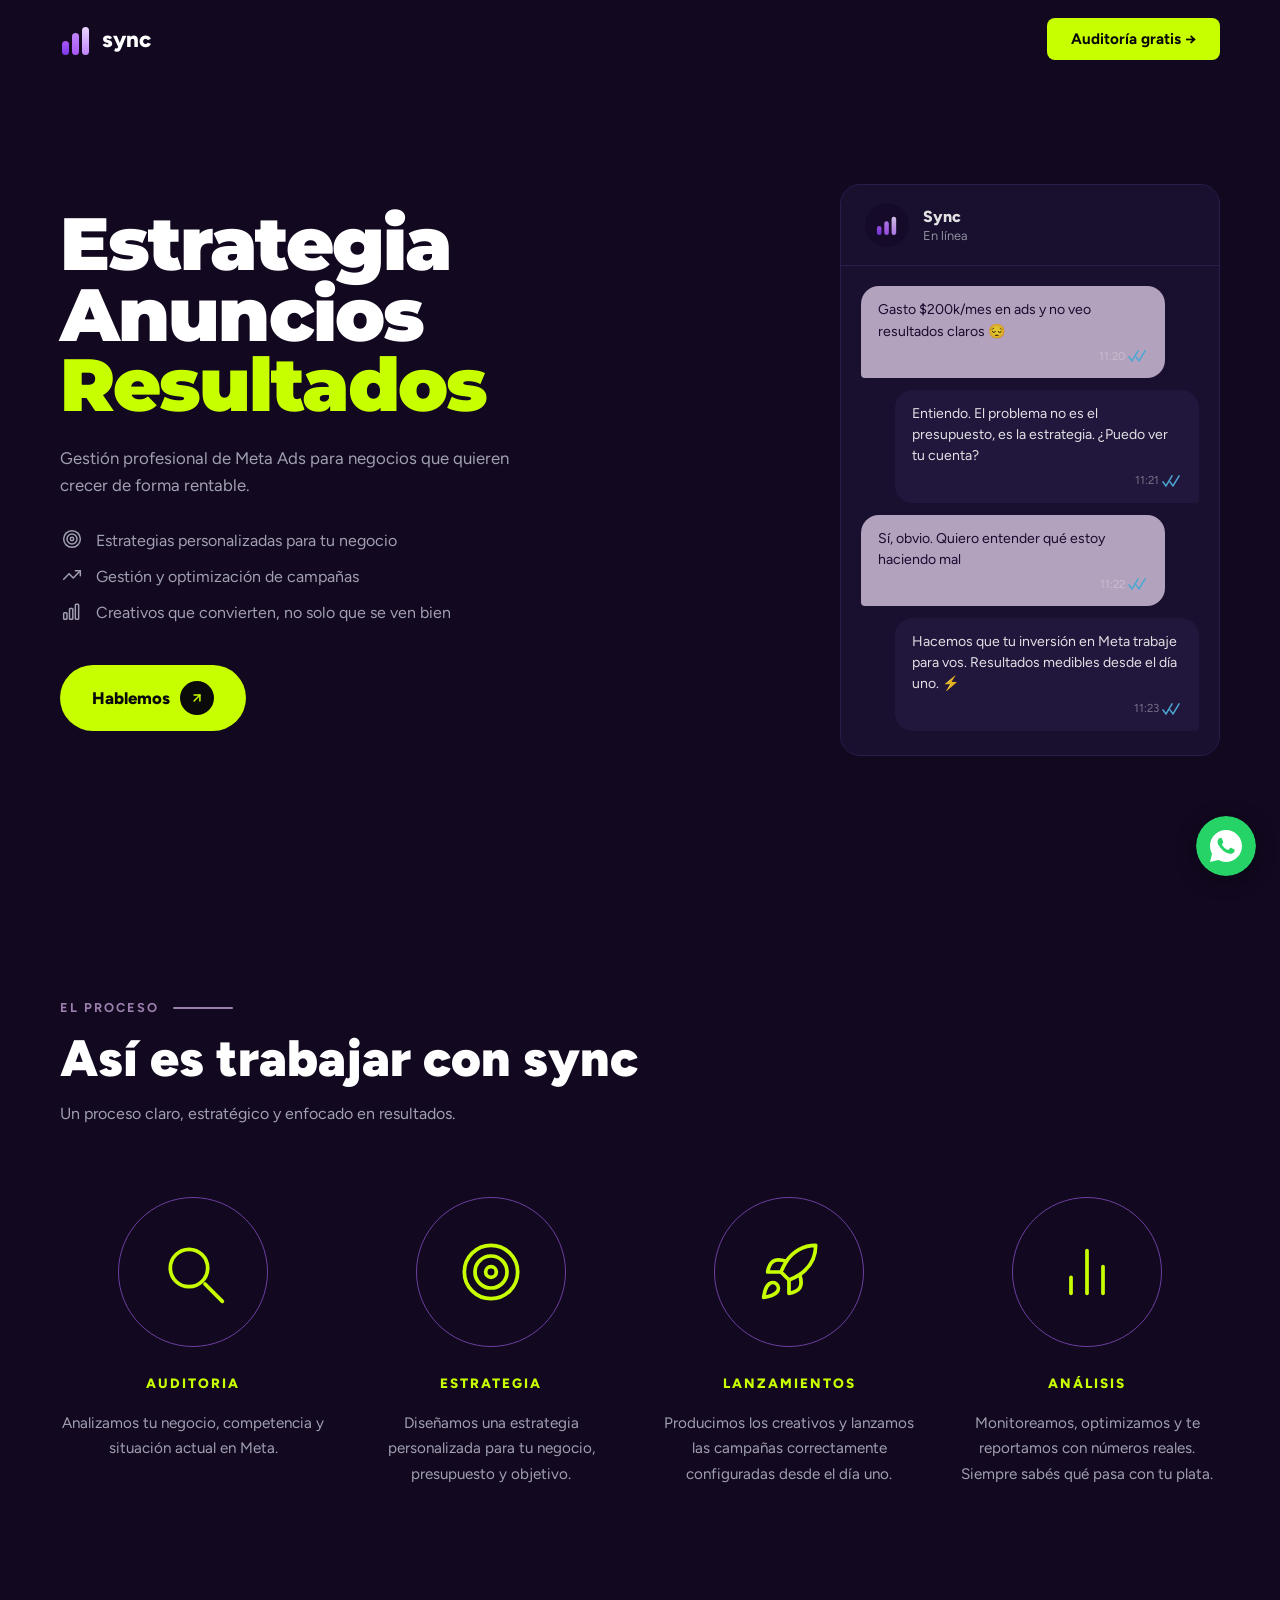
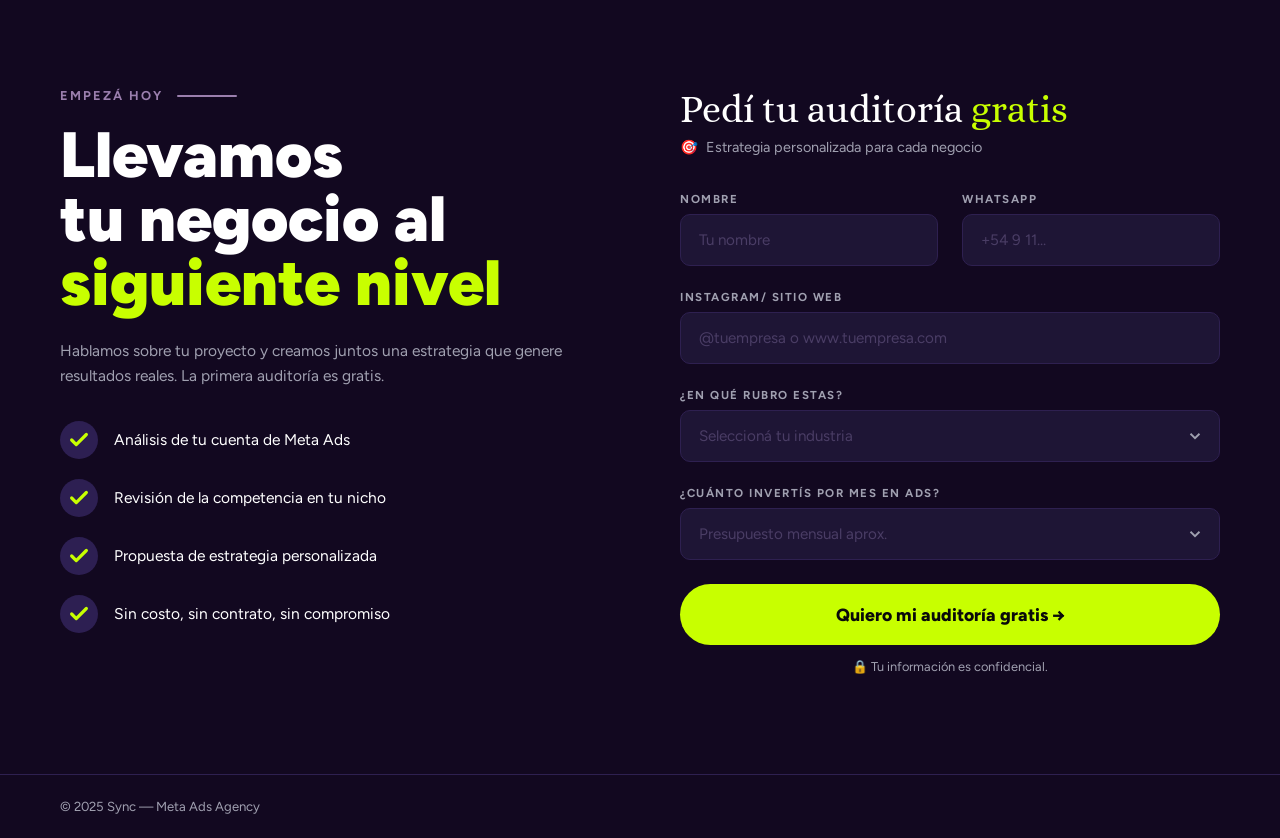
==== index.html @ 971781a6 "v2.9" ====
<!DOCTYPE html>
<html lang="es">
<head>
  <!-- Google Tag Manager -->
<script>(function(w,d,s,l,i){w[l]=w[l]||[];w[l].push({'gtm.start':
new Date().getTime(),event:'gtm.js'});var f=d.getElementsByTagName(s)[0],
j=d.createElement(s),dl=l!='dataLayer'?'&l='+l:'';j.async=true;j.src=
'https://www.googletagmanager.com/gtm.js?id='+i+dl;f.parentNode.insertBefore(j,f);
})(window,document,'script','dataLayer','GTM-WQXNB7L3');</script>
<!-- End Google Tag Manager -->
<meta charset="UTF-8">
<meta name="viewport" content="width=device-width, initial-scale=1.0">
<title>Sync — Agencia de Meta Ads en Argentina</title>
<meta name="description" content="Gestionamos tus campañas de Facebook e Instagram Ads para que cada peso invertido genere resultados reales. Auditoría gratuita sin compromiso.">

<!-- OG Tags (para redes sociales) -->
<meta property="og:title" content="Sync — Agencia de Meta Ads">
<meta property="og:description" content="Campañas de Meta Ads que generan resultados reales. Primera auditoría gratis.">
<meta property="og:type" content="website">
<meta property="og:url" content="https://TU-DOMINIO.com">
<link href="https://fonts.googleapis.com/css2?family=Montserrat:wght@700;800;900&family=Figtree:wght@400;500;600;700;800;900&family=Alice&display=swap" rel="stylesheet">
<style>
  *, *::before, *::after { box-sizing: border-box; margin: 0; padding: 0; }

  :root {
    --bg: #120820;
    --bg2: #160b2a;
    --purple-light: #c9b8d4;
    --purple-mid: #9b7fae;
    --purple: #6b3fa0;
    --lime: #c8ff00;
    --white: #ffffff;
    --gray: #a0a0b0;
    --card-bg: #1c1030;
    --input-bg: #1e1535;
    --border: #2e2050;
  }

  html { scroll-behavior: smooth; }

body {
    font-family: 'Figtree', sans-serif;
    background: var(--bg);
    color: var(--white);
    overflow-x: clip;
  }

  /* ── NAVBAR ── */
  nav {
    position: fixed;
    top: 0; left: 0; right: 0;
    z-index: 100;
    display: flex;
    align-items: center;
    justify-content: space-between;
    padding: 18px 60px;
    background: var(--bg);
  }

  nav.hidden { display: none; }

  .logo {
    display: flex;
    align-items: center;
    gap: 10px;
    font-size: 1.4rem;
    font-weight: 800;
    color: var(--white);
    text-decoration: none;
  }

  .logo svg { width: 32px; height: 32px; }

  .btn-lime {
    background: var(--lime);
    color: #0a0a0a;
    font-family: 'Figtree', sans-serif;
    font-weight: 700;
    font-size: 0.95rem;
    padding: 12px 24px;
    border-radius: 8px;
    border: none;
    cursor: pointer;
    text-decoration: none;
    display: inline-flex;
    align-items: center;
    gap: 6px;
    transition: opacity 0.2s;
  }
  .btn-lime:hover { opacity: 0.88; }

  /* ── HERO ── */
  #hero {
    min-height: 100vh;
    padding: 120px 60px 80px;
    display: grid;
    grid-template-columns: 1.2fr 0.8fr;
    gap: 48px;
    align-items: center;
  }

  .hero-left {
    display: flex;
    flex-direction: column;
    align-items: flex-start;
  }

  .hero-left h1 {
    font-family: 'Montserrat', sans-serif;
    font-size: clamp(3.6rem, 5.8vw, 6.2rem);
    font-weight: 900;
    line-height: 0.95;
    letter-spacing: -2px;
    margin-bottom: 24px;
  }

  .hero-left h1 span { color: var(--lime); }

  .hero-left p {
    font-size: 1.05rem;
    color: var(--gray);
    line-height: 1.6;
    max-width: 480px;
    margin-bottom: 30px;
  }

  .hero-features {
    list-style: none;
    margin-bottom: 40px;
    display: flex;
    flex-direction: column;
    gap: 12px;
  }

  .hero-features li {
    display: flex;
    align-items: center;
    gap: 12px;
    font-size: 1rem;
    color: var(--gray);
  }

  .hero-features li .icon {
    font-size: 1.1rem;
    width: 24px;
    text-align: center;
    flex-shrink: 0;
  }

  .btn-hero {
    display: inline-flex;
    align-items: center;
    gap: 10px;
    background: var(--lime);
    color: #0a0a0a;
    font-family: 'Figtree', sans-serif;
    font-weight: 800;
    font-size: 1.05rem;
    padding: 16px 32px;
    border-radius: 50px;
    border: none;
    cursor: pointer;
    text-decoration: none;
    transition: opacity 0.2s, transform 0.2s;
  }
  .btn-hero:hover { opacity: 0.88; transform: translateY(-1px); }

  .btn-hero .arrow-circle {
    background: #0a0a0a;
    color: var(--lime);
    width: 34px;
    height: 34px;
    border-radius: 50%;
    display: flex;
    align-items: center;
    justify-content: center;
    font-size: 1.1rem;
    line-height: 1;
    flex-shrink: 0;
  }

  .hero-right {
    display: flex;
    flex-direction: column;
    gap: 16px;
    padding: 10px 0;
    max-width: 380px;
    justify-self: end;
    opacity: 0.88;
  }

  .chat-container {
    background: #1a1030;
    border: 1px solid var(--border);
    border-radius: 20px;
    overflow: hidden;
    width: 100%;
  }

  .chat-header {
    display: flex;
    align-items: center;
    gap: 14px;
    padding: 18px 24px;
    border-bottom: 1px solid var(--border);
  }

  .chat-header-icon {
    width: 44px;
    height: 44px;
    border-radius: 50%;
    background: var(--bg2);
    display: flex;
    align-items: center;
    justify-content: center;
    flex-shrink: 0;
  }

  .chat-header-info {
    display: flex;
    flex-direction: column;
    gap: 2px;
  }

  .chat-header-name {
    font-weight: 800;
    font-size: 1rem;
    color: var(--white);
  }

  .chat-header-status {
    font-size: 0.8rem;
    color: var(--gray);
  }

  .chat-messages {
    padding: 20px 20px 24px;
    display: flex;
    flex-direction: column;
    gap: 12px;
  }

  .chat-bubble {
    border-radius: 18px;
    padding: 13px 17px;
    font-size: 0.88rem;
    line-height: 1.5;
    max-width: 90%;
    position: relative;
  }

  .chat-bubble .time {
    font-size: 0.72rem;
    color: rgba(255,255,255,0.45);
    text-align: right;
    margin-top: 6px;
  }

  .bubble-user {
    background: var(--purple-light);
    color: #1a0a30;
    align-self: flex-start;
    border-bottom-left-radius: 4px;
  }

  .bubble-agent {
    background: #241840;
    color: var(--white);
    align-self: flex-end;
    border-bottom-right-radius: 4px;
    margin-left: auto;
  }

  /* WhatsApp FAB */
  .whatsapp-fab {
    position: fixed;
    bottom: 24px;
    right: 24px;
    z-index: 200;
    width: 60px;
    height: 60px;
    border-radius: 50%;
    overflow: hidden;
    cursor: pointer;
    box-shadow: 0 4px 20px rgba(0,0,0,0.4);
    transition: transform 0.2s;
  }
  .whatsapp-fab:hover { transform: scale(1.07); }
  .whatsapp-fab svg { width: 60px; height: 60px; }

  /* ── SECCIÓN EL PROCESO ── */
  #proceso {
    padding: 100px 60px;
    position: relative;
  }

  .section-label {
    font-size: 0.8rem;
    font-weight: 700;
    letter-spacing: 2px;
    text-transform: uppercase;
    color: var(--purple-mid);
    margin-bottom: 8px;
    display: flex;
    align-items: center;
    gap: 14px;
  }

  .section-label::after {
    content: '';
    display: inline-block;
    width: 60px;
    height: 2px;
    background: var(--purple-mid);
    border-radius: 2px;
  }

  #proceso h2 {
    font-size: clamp(2rem, 4vw, 3.2rem);
    font-weight: 900;
    margin-bottom: 12px;
    margin-top: 12px;
  }

  #proceso .subtitle {
    color: var(--gray);
    font-size: 1rem;
    margin-bottom: 70px;
    max-width: 420px;
    line-height: 1.6;
  }

  .proceso-grid {
    display: grid;
    grid-template-columns: repeat(4, 1fr);
    gap: 32px;
    position: relative;
  }

  .proceso-step {
    display: flex;
    flex-direction: column;
    align-items: center;
    text-align: center;
    padding: 0;
  }

  .paso-icon-wrap {
    width: 150px;
    height: 150px;
    border-radius: 50%;
    border: 1.5px solid var(--purple);
    display: flex;
    align-items: center;
    justify-content: center;
    margin-bottom: 28px;
    background: transparent;
  }

  .paso-icon-wrap svg {
    width: 64px;
    height: 64px;
    stroke: var(--lime);
    fill: none;
    stroke-width: 1.4;
    stroke-linecap: round;
    stroke-linejoin: round;
  }

  .proceso-step h3 {
    font-size: 0.85rem;
    font-weight: 800;
    letter-spacing: 2px;
    text-transform: uppercase;
    color: var(--lime);
    margin-bottom: 20px;
  }

  .proceso-step p {
    font-size: 0.95rem;
    color: var(--gray);
    line-height: 1.7;
  }

  /* ── SECCIÓN FORMULARIO ── */
  #contacto {
    padding: 100px 60px;
    display: grid;
    grid-template-columns: 1fr 1fr;
    gap: 80px;
    align-items: start;
  }
.contacto-left {
    position: sticky;
    top: 100px;
    align-self: start;
  }
  .contacto-left .section-label {
    margin-bottom: 8px;
    color: var(--purple-mid);
  }

  .contacto-left h2 {
    font-size: clamp(2.8rem, 5vw, 5rem);
    font-weight: 900;
    line-height: 1.0;
    margin: 20px 0 24px;
  }

  .contacto-left h2 .highlight { color: var(--lime); }

  .contacto-left > p {
    color: var(--gray);
    font-size: 0.97rem;
    line-height: 1.6;
    margin-bottom: 32px;
    max-width: 540px;
  }

  .contacto-checks {
    list-style: none;
    display: flex;
    flex-direction: column;
    gap: 20px;
  }

  .contacto-checks li {
    display: flex;
    align-items: center;
    gap: 16px;
    font-size: 0.97rem;
    color: var(--white);
  }

  .check-icon {
    width: 38px;
    height: 38px;
    border-radius: 50%;
    background: #2d1f52;
    border: none;
    display: flex;
    align-items: center;
    justify-content: center;
    flex-shrink: 0;
  }

  .check-icon svg { width: 22px; height: 22px; stroke: var(--lime); fill: none; stroke-width: 3.5; stroke-linecap: round; stroke-linejoin: round; }

  .form-card {
    background: transparent;
    border: none;
    border-radius: 0;
    padding: 0;
  }

  .form-card h3 {
    font-family: 'Alice', serif;
    font-size: clamp(1.8rem, 3vw, 2.4rem);
    font-weight: 400;
    margin-bottom: 8px;
    line-height: 1.1;
  }

  .form-card h3 span {
    color: var(--lime);
    font-family: 'Alice', serif;
    font-style: normal;
    font-weight: 400;
    text-transform: lowercase;
  }

  .form-card .form-subtitle {
    display: flex;
    align-items: center;
    gap: 8px;
    font-size: 0.9rem;
    color: var(--gray);
    margin-bottom: 36px;
  }

  .form-row {
    display: grid;
    grid-template-columns: 1fr 1fr;
    gap: 24px;
    margin-bottom: 0;
  }

  .form-group {
    display: flex;
    flex-direction: column;
    gap: 8px;
    margin-bottom: 24px;
  }

  .form-group label {
    font-size: 0.72rem;
    font-weight: 700;
    letter-spacing: 1.5px;
    text-transform: uppercase;
    color: var(--gray);
  }

  .form-group input,
  .form-group select {
    background: var(--input-bg);
    border: 1px solid var(--border);
    border-radius: 10px;
    padding: 16px 18px;
    color: var(--white);
    font-family: 'Figtree', sans-serif;
    font-size: 0.95rem;
    outline: none;
    transition: border-color 0.2s;
    appearance: none;
    -webkit-appearance: none;
    width: 100%;
  }

  .form-group input::placeholder { color: #4a3d65; }
  .form-group input:focus,
  .form-group select:focus { border-color: var(--purple-mid); }

  /* FIX 6: select color cuando tiene valor seleccionado */
  .form-group select.has-value { color: var(--white); }
  .form-group select:not(.has-value) { color: #4a3d65; }

  .select-wrap { position: relative; }
  .select-wrap select { cursor: pointer; }
  .select-wrap select option { background: #1e1535; color: var(--white); }

  .select-arrow {
    position: absolute;
    right: 16px;
    top: 50%;
    transform: translateY(-50%);
    pointer-events: none;
    color: var(--gray);
    display: flex;
    align-items: center;
  }

  .select-arrow svg { width: 18px; height: 18px; stroke: var(--gray); fill: none; stroke-width: 2.5; }

  .btn-submit {
    width: 100%;
    background: var(--lime);
    color: #0a0a0a;
    font-family: 'Figtree', sans-serif;
    font-weight: 800;
    font-size: 1.1rem;
    padding: 20px;
    border-radius: 50px;
    border: none;
    cursor: pointer;
    transition: opacity 0.2s, transform 0.2s;
    margin-top: 8px;
    display: flex;
    align-items: center;
    justify-content: center;
    gap: 8px;
  }
  .btn-submit:hover { opacity: 0.88; transform: translateY(-1px); }
  .btn-submit:disabled { opacity: 0.7; cursor: not-allowed; transform: none; }

  /* FIX 5: spinner de carga */
  .btn-spinner {
    width: 20px;
    height: 20px;
    border: 2px solid rgba(10,10,10,0.3);
    border-top-color: #0a0a0a;
    border-radius: 50%;
    animation: spin 0.7s linear infinite;
    flex-shrink: 0;
  }
  @keyframes spin { to { transform: rotate(360deg); } }

  /* ── THANK YOU PAGE ── */
#thankyou {
    display: none;
    position: fixed;
    top: 0; left: 0; right: 0; bottom: 0;
    z-index: 300;
    overflow-y: auto;
    background: var(--bg);
    flex-direction: column;
    align-items: center;
    justify-content: center;
    padding: 80px 40px;
    text-align: center;
  }

  #thankyou.visible { display: flex; }

  .ty-check {
    width: 100px;
    height: 100px;
    border-radius: 50%;
    border: 3px solid var(--lime);
    display: flex;
    align-items: center;
    justify-content: center;
    margin-bottom: 32px;
    animation: popIn 0.5s ease;
  }

  @keyframes popIn {
    from { transform: scale(0); opacity: 0; }
    to { transform: scale(1); opacity: 1; }
  }

  .ty-check svg { width: 44px; height: 44px; stroke: var(--lime); fill: none; stroke-width: 2.5; }

  #thankyou h2 {
    font-size: clamp(2rem, 5vw, 3.5rem);
    font-weight: 900;
    line-height: 1.1;
    margin-bottom: 16px;
    max-width: 1000px;
  }

  #thankyou h2 span { color: var(--lime); }

  .ty-subtitle {
    font-size: 0.97rem;
    color: var(--gray);
    line-height: 1.6;
    margin-bottom: 40px;
    max-width: 560px;
  }

  .ty-divider {
    display: flex;
    align-items: center;
    gap: 16px;
    width: 100%;
    max-width: 900px;
    margin-bottom: 28px;
  }

  .ty-divider-line { flex: 1; height: 1px; background: var(--purple); }

  .ty-divider-text {
    font-size: 0.75rem;
    font-weight: 700;
    letter-spacing: 2px;
    text-transform: uppercase;
    color: var(--white);
    white-space: nowrap;
  }

  .ty-cards {
    display: grid;
    grid-template-columns: repeat(3, 1fr);
    gap: 16px;
    max-width: 900px;
    width: 100%;
    margin-bottom: 40px;
  }

  .ty-card {
    background: #1a1030;
    border: 1px solid var(--border);
    border-radius: 20px;
    padding: 40px 28px 36px;
    display: flex;
    flex-direction: column;
    align-items: center;
    text-align: center;
    gap: 12px;
  }

  .ty-card-icon {
    width: 90px;
    height: 90px;
    border-radius: 50%;
    background: rgba(107, 63, 160, 0.55);
    display: flex;
    align-items: center;
    justify-content: center;
    margin-bottom: 16px;
  }

  .ty-card-icon svg { width: 36px; height: 36px; stroke: var(--lime); fill: none; stroke-width: 1.8; stroke-linecap: round; stroke-linejoin: round; }
  .ty-card h4 { font-size: 1.05rem; font-weight: 800; }
  .ty-card p { font-size: 0.88rem; color: var(--gray); line-height: 1.6; }

  .btn-back {
    background: var(--lime);
    color: #0a0a0a;
    font-family: 'Figtree', sans-serif;
    font-weight: 800;
    font-size: 1.05rem;
    padding: 18px 64px;
    border-radius: 10px;
    border: none;
    cursor: pointer;
    display: inline-flex;
    align-items: center;
    gap: 12px;
    transition: opacity 0.2s, transform 0.2s;
    text-decoration: none;
    margin-bottom: 16px;
  }
  .btn-back:hover { opacity: 0.88; transform: translateY(-1px); }

  /* ── FOOTER ── */
  footer {
    padding: 24px 60px;
    border-top: 1px solid var(--border);
    font-size: 0.82rem;
    color: var(--gray);
    display: flex;
    align-items: center;
    justify-content: space-between;
  }

  #main-content.hidden { display: none; }

  nav.scrolled {
    background: rgba(18, 8, 32, 0.92);
    backdrop-filter: blur(16px);
    -webkit-backdrop-filter: blur(16px);
    border-bottom: 1px solid var(--border);
    box-shadow: 0 4px 32px rgba(0,0,0,0.3);
    transition: background 0.3s, box-shadow 0.3s;
  }

  .nav-hamburger {
    display: none;
    flex-direction: column;
    justify-content: center;
    gap: 5px;
    width: 40px;
    height: 40px;
    background: none;
    border: none;
    cursor: pointer;
    padding: 6px;
    border-radius: 8px;
    transition: background 0.2s;
    z-index: 201;
    flex-shrink: 0;
  }
  .nav-hamburger:hover { background: rgba(255,255,255,0.07); }
  .nav-hamburger span {
    display: block;
    height: 2px;
    background: var(--white);
    border-radius: 2px;
    transition: transform 0.3s, opacity 0.3s, width 0.3s;
    transform-origin: center;
  }
  .nav-hamburger span:nth-child(2) { width: 75%; }
  .nav-hamburger.open span:nth-child(1) { transform: translateY(7px) rotate(45deg); }
  .nav-hamburger.open span:nth-child(2) { opacity: 0; transform: scaleX(0); }
  .nav-hamburger.open span:nth-child(3) { transform: translateY(-7px) rotate(-45deg); width: 100%; }

  .nav-mobile-menu {
    display: none;
    position: fixed;
    top: 0; left: 0; right: 0; bottom: 0;
    z-index: 199;
    background: rgba(12, 5, 22, 0.98);
    backdrop-filter: blur(20px);
    flex-direction: column;
    align-items: center;
    justify-content: center;
    gap: 12px;
    padding: 80px 32px 40px;
    opacity: 0;
    pointer-events: none;
    transition: opacity 0.3s;
  }
  .nav-mobile-menu.open {
    display: flex;
    opacity: 1;
    pointer-events: all;
  }
  .nav-mobile-menu a {
    font-size: 1.6rem;
    font-weight: 800;
    color: var(--white);
    text-decoration: none;
    letter-spacing: -0.5px;
    padding: 12px 0;
    border-bottom: 1px solid var(--border);
    width: 100%;
    text-align: center;
    transition: color 0.2s;
  }
  .nav-mobile-menu a:last-child { border-bottom: none; }
  .nav-mobile-menu a:hover, .nav-mobile-menu a.cta { color: var(--lime); }
  .nav-mobile-menu a.cta {
    margin-top: 16px;
    background: var(--lime);
    color: #0a0a0a;
    border-radius: 50px;
    padding: 18px 40px;
    font-size: 1.1rem;
  }
  .nav-mobile-badge {
    font-size: 0.75rem;
    color: var(--gray);
    margin-top: 24px;
    text-align: center;
    line-height: 1.6;
  }

  .sticky-cta-bar {
    display: none;
    position: fixed;
    bottom: 0; left: 0; right: 0;
    z-index: 150;
    background: linear-gradient(to top, var(--bg) 60%, transparent);
    padding: 16px 20px 20px;
  }
  .sticky-cta-bar a {
    display: flex;
    align-items: center;
    justify-content: center;
    gap: 10px;
    width: 100%;
    background: var(--lime);
    color: #0a0a0a;
    font-family: 'Figtree', sans-serif;
    font-weight: 800;
    font-size: 1.05rem;
    padding: 18px 24px;
    border-radius: 50px;
    text-decoration: none;
    box-shadow: 0 8px 32px rgba(200,255,0,0.25);
    transition: opacity 0.2s, transform 0.2s;
  }
  .sticky-cta-bar a:hover { opacity: 0.9; transform: translateY(-1px); }

  @media (max-width: 900px) {
    nav { padding: 16px 24px; }
    .btn-lime { display: none; }
    .nav-hamburger { display: flex; }
    #hero { grid-template-columns: 1fr; padding: 100px 32px 60px; gap: 40px; min-height: auto; }
    .hero-left h1 { font-size: clamp(2.6rem, 7vw, 4rem); }
    .hero-left p { max-width: 100%; font-size: 1.05rem; }
    .hero-right { display: block; max-width: 480px; margin: 0 auto; width: 100%; }
    #proceso { padding: 80px 32px; }
    .proceso-grid { grid-template-columns: repeat(2, 1fr); gap: 40px 24px; }
    .paso-icon-wrap { width: 120px; height: 120px; }
    .paso-icon-wrap svg { width: 52px; height: 52px; }
    #contacto { grid-template-columns: 1fr; padding: 80px 32px; gap: 48px; }
    .contacto-left h2 { font-size: clamp(2.2rem, 7vw, 3.2rem); }
    .ty-cards { grid-template-columns: repeat(3, 1fr); }
    #thankyou { padding: 80px 32px; }
    footer { padding: 24px 32px; flex-direction: column; gap: 8px; text-align: center; }
    .sticky-cta-bar { display: block; }
    footer { padding-bottom: 90px; }

    /* FIX 3: FAB por encima del sticky bar en tablets */
    .whatsapp-fab { bottom: 90px; }
  }

@media (max-width: 600px) {
    nav { padding: 14px 20px; }

    /* FIX MARGEN MOBILE: Bajamos el padding inferior de 100px a 16px */
    #hero { padding: 76px 20px 16px; gap: 32px; }
    .hero-left h1 { font-size: clamp(2.2rem, 10vw, 3.2rem); margin-bottom: 16px; letter-spacing: -1.5px; }
    .hero-left p { font-size: 1rem; margin-bottom: 20px; }
    .hero-features { gap: 14px; margin-bottom: 28px; }
    .hero-features li { font-size: 0.92rem; }
    .btn-hero { width: 100%; justify-content: center; font-size: 1.05rem; padding: 18px 20px; margin-bottom: 8px; }
    .hero-right { display: none; }

    /* FIX MARGEN MOBILE: Bajamos el padding superior de 60px a 24px */
    #proceso { padding: 24px 20px 60px; }
    #proceso h2 { font-size: clamp(1.8rem, 8vw, 2.4rem); }
    .proceso-grid { grid-template-columns: 1fr; gap: 0; }
    .proceso-step { flex-direction: row; align-items: flex-start; gap: 20px; padding: 24px 0; border-bottom: 1px solid var(--border); }
    .proceso-step:last-child { border-bottom: none; }

    /* FIX 4: ícono circular (no cuadrado) en mobile */
    .paso-icon-wrap { width: 64px; height: 64px; flex-shrink: 0; margin-bottom: 0; border-radius: 50%; }
    .paso-icon-wrap svg { width: 30px; height: 30px; }

/* NUEVO: Agrupador de textos alineado verticalmente con el ícono */
    .proceso-step { display: flex; flex-direction: row; align-items: center; gap: 20px; padding: 24px 0; border-bottom: 1px solid var(--border); }
    .proceso-step:last-child { border-bottom: none; }

    .proceso-text-wrap {
      display: flex;
      flex-direction: column;
      justify-content: center;
      text-align: left;
      gap: 4px;
    }

    .proceso-step h3 { 
      font-size: 0.85rem; 
      margin-bottom: 2px; 
      letter-spacing: 1.5px;
    }
    
    .proceso-step p { 
      font-size: 0.88rem; 
      line-height: 1.4; 
      color: var(--gray);
    }

    #contacto { padding: 60px 20px 100px; gap: 36px; }
    .contacto-left h2 { font-size: clamp(2rem, 10vw, 2.8rem); }
    .contacto-left > p { font-size: 0.93rem; }
    .contacto-checks li { font-size: 0.92rem; gap: 12px; }
    .check-icon { width: 32px; height: 32px; flex-shrink: 0; }
    .check-icon svg { width: 18px; height: 18px; }
    .form-card h3 { font-size: clamp(1.6rem, 7vw, 2rem); }
    .form-row { grid-template-columns: 1fr; gap: 0; }
    .form-group { margin-bottom: 18px; }
    .form-group input, .form-group select { padding: 14px 16px; font-size: 1rem; }
    .btn-submit { font-size: 1rem; padding: 18px; }

    #thankyou { padding: 70px 20px 100px; }
    .ty-cards { grid-template-columns: 1fr; gap: 12px; }
    .ty-card { padding: 28px 20px; flex-direction: row; text-align: left; gap: 16px; }
    .ty-card-icon { width: 56px; height: 56px; flex-shrink: 0; margin-bottom: 0; }
    .ty-card-icon svg { width: 26px; height: 26px; }
    .ty-card h4 { font-size: 0.97rem; margin-bottom: 4px; }
    .ty-card p { font-size: 0.82rem; }
    .btn-back { width: 100%; justify-content: center; padding: 18px 24px; }
    footer { padding: 20px 20px 90px; flex-direction: column; gap: 8px; text-align: center; }

    /* FIX 3: FAB por encima del sticky bar en mobile */
    .whatsapp-fab { bottom: 90px; right: 16px; }
  }

  @media (max-width: 380px) {
    .hero-left h1 { font-size: 2.1rem; }
    .proceso-step { gap: 14px; }
    .paso-icon-wrap { width: 54px; height: 54px; }
    .paso-icon-wrap svg { width: 24px; height: 24px; }
  }

  @media (hover: none) and (pointer: coarse) {
    .btn-hero, .btn-submit, .btn-lime, .btn-back { min-height: 52px; }
    .form-group input, .form-group select { min-height: 52px; font-size: 1rem; }
    .sticky-cta-bar a { min-height: 56px; }
  }
</style>
</head>
<body>
<!-- Google Tag Manager (noscript) -->
<noscript><iframe src="https://www.googletagmanager.com/ns.html?id=GTM-WQXNB7L3"
height="0" width="0" style="display:none;visibility:hidden"></iframe></noscript>
<!-- End Google Tag Manager (noscript) -->

<!-- NAVBAR -->
<nav id="main-nav">
  <a href="#" class="logo" onclick="goHome()">
    <svg viewBox="0 0 32 32" fill="none" xmlns="http://www.w3.org/2000/svg">
      <rect x="2" y="18" width="7" height="14" rx="3.5" fill="url(#g1)"/>
      <rect x="12" y="10" width="7" height="22" rx="3.5" fill="url(#g2)"/>
      <rect x="22" y="4" width="7" height="28" rx="3.5" fill="url(#g3)"/>
      <defs>
        <linearGradient id="g1" x1="5.5" y1="18" x2="5.5" y2="32" gradientUnits="userSpaceOnUse">
          <stop offset="0%" stop-color="#a855f7"/>
          <stop offset="100%" stop-color="#7c3aed"/>
        </linearGradient>
        <linearGradient id="g2" x1="15.5" y1="10" x2="15.5" y2="32" gradientUnits="userSpaceOnUse">
          <stop offset="0%" stop-color="#c084fc"/>
          <stop offset="100%" stop-color="#a855f7"/>
        </linearGradient>
        <linearGradient id="g3" x1="25.5" y1="4" x2="25.5" y2="32" gradientUnits="userSpaceOnUse">
          <stop offset="0%" stop-color="#e9d5ff"/>
          <stop offset="100%" stop-color="#c084fc"/>
        </linearGradient>
      </defs>
    </svg>
    sync
  </a>
  <a href="#contacto" class="btn-lime">Auditoría gratis →</a>
  <button class="nav-hamburger" id="nav-hamburger" aria-label="Abrir menú" aria-expanded="false">
    <span></span><span></span><span></span>
  </button>
</nav>

<!-- Mobile nav overlay -->
<div class="nav-mobile-menu" id="nav-mobile-menu" role="dialog" aria-label="Menú de navegación">
  <a href="#hero" onclick="closeMobileMenu()">Inicio</a>
  <a href="#proceso" onclick="closeMobileMenu()">El Proceso</a>
  <a href="#contacto" onclick="closeMobileMenu()">Contacto</a>
  <a href="#contacto" class="cta" onclick="closeMobileMenu()">Quiero mi auditoría gratis →</a>
  <p class="nav-mobile-badge">🔒 Sin costo · Sin contrato · Sin compromiso</p>
</div>

<!-- Sticky CTA bar (mobile) -->
<div class="sticky-cta-bar" id="sticky-cta">
  <a href="#contacto">Quiero mi auditoría gratis 🚀</a>
</div>

<!-- MAIN CONTENT -->
<div id="main-content">

  <!-- HERO -->
  <section id="hero">
    <div class="hero-left">
      <h1>Estrategia<br>Anuncios<br><span>Resultados</span></h1>
      <p>Gestión profesional de Meta Ads para negocios que quieren crecer de forma rentable.</p>
      <ul class="hero-features">
        <li>
          <span class="icon">
            <svg width="20" height="20" viewBox="0 0 24 24" fill="none" stroke="#a0a0b0" stroke-width="1.8" stroke-linecap="round" stroke-linejoin="round">
              <circle cx="12" cy="12" r="10"/><circle cx="12" cy="12" r="6"/><circle cx="12" cy="12" r="2"/>
            </svg>
          </span>
          Estrategias personalizadas para tu negocio
        </li>
        <li>
          <span class="icon">
            <svg width="20" height="20" viewBox="0 0 24 24" fill="none" stroke="#a0a0b0" stroke-width="1.8" stroke-linecap="round" stroke-linejoin="round">
              <polyline points="22 7 13.5 15.5 8.5 10.5 2 17"/><polyline points="16 7 22 7 22 13"/>
            </svg>
          </span>
          Gestión y optimización de campañas
        </li>
        <li>
          <span class="icon">
            <svg width="20" height="20" viewBox="0 0 24 24" fill="none" stroke="#a0a0b0" stroke-width="1.8" stroke-linecap="round" stroke-linejoin="round">
              <rect x="2" y="14" width="4" height="8" rx="1"/><rect x="9" y="9" width="4" height="13" rx="1"/><rect x="16" y="4" width="4" height="18" rx="1"/>
            </svg>
          </span>
          Creativos que convierten, no solo que se ven bien
        </li>
      </ul>
      <a href="https://wa.me/541126735729?text=Hola%2C%20quiero%20saber%20m%C3%A1s%20sobre%20sus%20servicios%20%F0%9F%9A%80" target="_blank" class="btn-hero">
        Hablemos
        <span class="arrow-circle">
          <svg width="14" height="14" viewBox="0 0 24 24" fill="none" stroke="currentColor" stroke-width="2.5" stroke-linecap="round" stroke-linejoin="round">
            <line x1="7" y1="17" x2="17" y2="7"/>
            <polyline points="7 7 17 7 17 17"/>
          </svg>
        </span>
      </a>
    </div>

    <div class="hero-right">
      <div class="chat-container">
        <div class="chat-header">
          <div class="chat-header-icon">
            <svg viewBox="0 0 24 24" fill="none" xmlns="http://www.w3.org/2000/svg" width="22" height="22">
              <rect x="1" y="13" width="5" height="10" rx="2.5" fill="url(#ch1)"/>
              <rect x="9" y="8" width="5" height="15" rx="2.5" fill="url(#ch2)"/>
              <rect x="17" y="3" width="5" height="20" rx="2.5" fill="url(#ch3)"/>
              <defs>
                <linearGradient id="ch1" x1="3.5" y1="13" x2="3.5" y2="23" gradientUnits="userSpaceOnUse">
                  <stop stop-color="#a855f7"/><stop offset="1" stop-color="#7c3aed"/>
                </linearGradient>
                <linearGradient id="ch2" x1="11.5" y1="8" x2="11.5" y2="23" gradientUnits="userSpaceOnUse">
                  <stop stop-color="#c084fc"/><stop offset="1" stop-color="#a855f7"/>
                </linearGradient>
                <linearGradient id="ch3" x1="19.5" y1="3" x2="19.5" y2="23" gradientUnits="userSpaceOnUse">
                  <stop stop-color="#e9d5ff"/><stop offset="1" stop-color="#c084fc"/>
                </linearGradient>
              </defs>
            </svg>
          </div>
          <div class="chat-header-info">
            <span class="chat-header-name">Sync</span>
            <span class="chat-header-status">En línea</span>
          </div>
        </div>

        <div class="chat-messages">
          <div class="chat-bubble bubble-user">
            Gasto $200k/mes en ads y no veo resultados claros 😔
            <div class="time">11:20 <svg width="20" height="13" viewBox="0 0 20 13" fill="none" style="display:inline;vertical-align:middle;"><polyline points="1,7 4,11 10,1" stroke="#53bdeb" stroke-width="1.5" stroke-linecap="square" stroke-linejoin="miter"/><polyline points="8,7 11,11 17,1" stroke="#53bdeb" stroke-width="1.5" stroke-linecap="square" stroke-linejoin="miter"/></svg></div>
          </div>

          <div class="chat-bubble bubble-agent">
            Entiendo. El problema no es el presupuesto, es la estrategia. ¿Puedo ver tu cuenta?
            <div class="time">11:21 <svg width="20" height="13" viewBox="0 0 20 13" fill="none" style="display:inline;vertical-align:middle;"><polyline points="1,7 4,11 10,1" stroke="#53bdeb" stroke-width="1.5" stroke-linecap="square" stroke-linejoin="miter"/><polyline points="8,7 11,11 17,1" stroke="#53bdeb" stroke-width="1.5" stroke-linecap="square" stroke-linejoin="miter"/></svg></div>
          </div>

          <div class="chat-bubble bubble-user">
            Sí, obvio. Quiero entender qué estoy haciendo mal
            <div class="time">11:22 <svg width="20" height="13" viewBox="0 0 20 13" fill="none" style="display:inline;vertical-align:middle;"><polyline points="1,7 4,11 10,1" stroke="#53bdeb" stroke-width="1.5" stroke-linecap="square" stroke-linejoin="miter"/><polyline points="8,7 11,11 17,1" stroke="#53bdeb" stroke-width="1.5" stroke-linecap="square" stroke-linejoin="miter"/></svg></div>
          </div>

          <div class="chat-bubble bubble-agent">
            Hacemos que tu inversión en Meta trabaje para vos. Resultados medibles desde el día uno. ⚡
            <div class="time">11:23 <svg width="20" height="13" viewBox="0 0 20 13" fill="none" style="display:inline;vertical-align:middle;"><polyline points="1,7 4,11 10,1" stroke="#53bdeb" stroke-width="1.5" stroke-linecap="square" stroke-linejoin="miter"/><polyline points="8,7 11,11 17,1" stroke="#53bdeb" stroke-width="1.5" stroke-linecap="square" stroke-linejoin="miter"/></svg></div>
          </div>
        </div>
      </div>
    </div>
  </section>

  <!-- EL PROCESO -->
  <section id="proceso">
    <div class="section-label">EL PROCESO</div>
    <h2>Así es trabajar con sync</h2>
    <p class="subtitle">Un proceso claro, estratégico y enfocado en resultados.</p>

<div class="proceso-grid">
      <div class="proceso-step">
        <div class="paso-icon-wrap">
          <svg viewBox="0 0 24 24"><circle cx="10.5" cy="10.5" r="7"/><line x1="16.5" y1="16.5" x2="23" y2="23"/></svg>
        </div>
        <div class="proceso-text-wrap">
          <h3>Auditoria</h3>
          <p>Analizamos tu negocio, competencia y situación actual en Meta.</p>
        </div>
      </div>

      <div class="proceso-step">
        <div class="paso-icon-wrap">
          <svg viewBox="0 0 24 24">
            <circle cx="12" cy="12" r="10"/>
            <circle cx="12" cy="12" r="6"/>
            <circle cx="12" cy="12" r="2"/>
          </svg>
        </div>
        <div class="proceso-text-wrap">
          <h3>Estrategia</h3>
          <p>Diseñamos una estrategia personalizada para tu negocio, presupuesto y objetivo.</p>
        </div>
      </div>

      <div class="proceso-step">
        <div class="paso-icon-wrap">
          <svg viewBox="0 0 24 24">
            <path d="M4.5 16.5c-1.5 1.26-2 5-2 5s3.74-.5 5-2c.71-.84.7-2.13-.09-2.91a2.18 2.18 0 0 0-2.91-.09z"/>
            <path d="m12 15-3-3a22 22 0 0 1 2-3.95A12.88 12.88 0 0 1 22 2c0 2.72-.78 7.5-6 11a22.35 22.35 0 0 1-4 2z"/>
            <path d="M9 12H4s.55-3.03 2-4c1.62-1.08 5 0 5 0"/>
            <path d="M12 15v5s3.03-.55 4-2c1.08-1.62 0-5 0-5"/>
          </svg>
        </div>
        <div class="proceso-text-wrap">
          <h3>Lanzamientos</h3>
          <p>Producimos los creativos y lanzamos las campañas correctamente configuradas desde el día uno.</p>
        </div>
      </div>

      <div class="proceso-step">
        <div class="paso-icon-wrap">
          <svg viewBox="0 0 24 24" fill="none" stroke="currentColor" stroke-width="1.4" stroke-linecap="round" stroke-linejoin="round">
            <line x1="18" y1="20" x2="18" y2="10"></line>
            <line x1="12" y1="20" x2="12" y2="4"></line>
            <line x1="6" y1="20" x2="6" y2="14"></line>
          </svg>
        </div>
        <div class="proceso-text-wrap">
          <h3>Análisis</h3>
          <p>Monitoreamos, optimizamos y te reportamos con números reales. Siempre sabés qué pasa con tu plata.</p>
        </div>
      </div>
    </div>

    </div>
  </section>

  <!-- CONTACTO / FORMULARIO -->
  <section id="contacto">
    <div class="contacto-left">
      <div class="section-label">EMPEZÁ HOY</div>
      <h2>Llevamos<br>tu negocio al<br><span class="highlight">siguiente nivel</span></h2>
      <p>Hablamos sobre tu proyecto y creamos juntos una estrategia que genere resultados reales. La primera auditoría es gratis.</p>
      <ul class="contacto-checks">
        <li>
          <span class="check-icon"><svg viewBox="0 0 24 24"><polyline points="20 6 9 17 4 12"/></svg></span>
          Análisis de tu cuenta de Meta Ads
        </li>
        <li>
          <span class="check-icon"><svg viewBox="0 0 24 24"><polyline points="20 6 9 17 4 12"/></svg></span>
          Revisión de la competencia en tu nicho
        </li>
        <li>
          <span class="check-icon"><svg viewBox="0 0 24 24"><polyline points="20 6 9 17 4 12"/></svg></span>
          Propuesta de estrategia personalizada
        </li>
        <li>
          <span class="check-icon"><svg viewBox="0 0 24 24"><polyline points="20 6 9 17 4 12"/></svg></span>
          Sin costo, sin contrato, sin compromiso
        </li>
      </ul>
    </div>

    <div class="form-card">
      <h3>Pedí tu auditoría <span>gratis</span></h3>
      <div class="form-subtitle">
        <span>🎯</span>
        Estrategia personalizada para cada negocio
      </div>

      <div class="form-row">
        <div class="form-group">
          <label>NOMBRE</label>
          <input type="text" id="f-nombre" placeholder="Tu nombre">
        </div>
        <div class="form-group">
          <label>WHATSAPP</label>
          <input type="tel" id="f-wp" placeholder="+54 9 11...">
        </div>
      </div>

      <div class="form-group">
        <label>INSTAGRAM/ SITIO WEB</label>
        <input type="text" id="f-web" placeholder="@tuempresa o www.tuempresa.com">
      </div>

      <div class="form-group">
        <label>¿EN QUÉ RUBRO ESTAS?</label>
        <div class="select-wrap">
          <select id="f-rubro" required>
            <option value="" disabled selected hidden>Seleccioná tu industria</option>
            <option>E-commerce / Tienda online</option>
            <option>Moda, belleza o cosmética</option>
            <option>Salud, clínicas o bienestar</option>
            <option>Infoproductos / Cursos online</option>
            <option>Servicios locales</option>
            <option>Inmobiliaria</option>
            <option>Otro</option>
          </select>
          <span class="select-arrow"><svg viewBox="0 0 24 24"><polyline points="6 9 12 15 18 9"/></svg></span>
        </div>
      </div>

      <div class="form-group">
        <label>¿CUÁNTO INVERTÍS POR MES EN ADS?</label>
        <div class="select-wrap">
          <select id="f-budget" required>
            <option value="" disabled selected hidden>Presupuesto mensual aprox.</option>
            <option>Aun no invierto en ads</option>
            <option>Menos de $200 USD/mes</option>
            <option>$300 – $1.000 USD/mes</option>
            <option>$1.000 – $5.000 USD/mes</option>
            <option>Más de $5.000 USD/mes</option>
          </select>
          <span class="select-arrow"><svg viewBox="0 0 24 24"><polyline points="6 9 12 15 18 9"/></svg></span>
        </div>
      </div>

      <button class="btn-submit" id="btn-submit" onclick="submitForm()">
        Quiero mi auditoría gratis →
      </button>
      <p style="text-align:center; font-size:0.8rem; color:var(--gray); margin-top:14px;">🔒 Tu información es confidencial.</p>
    </div>
  </section>

  <!-- FOOTER -->
  <footer>
    <span>© 2025 Sync — Meta Ads Agency</span>
  </footer>

</div><!-- /main-content -->

<!-- THANK YOU PAGE - Pantalla de exito-->
<div id="thankyou">
  <div class="ty-check">
    <svg viewBox="0 0 24 24"><polyline points="20 6 9 17 4 12"/></svg>
  </div>
  <h2>¡Solicitud enviada con <span>éxito!</span></h2>

  <p class="ty-subtitle">Gracias por confiar en sync. Recibimos tu solicitud de auditoría gratuita y nos ponemos en contacto a la brevedad por WhatsApp.</p>

  <div class="ty-divider">
    <div class="ty-divider-line"></div>
    <span class="ty-divider-text">¿Qué sigue ahora?</span>
    <div class="ty-divider-line"></div>
  </div>

  <div class="ty-cards">
    <div class="ty-card">
      <div class="ty-card-icon">
        <svg viewBox="0 0 24 24"><circle cx="11" cy="11" r="7"/><line x1="16.5" y1="16.5" x2="22" y2="22"/></svg>
      </div>
      <h4>Revisamos tu negocio</h4>
      <p>Analizamos tu cuenta y estrategia para detectar oportunidades reales.</p>
    </div>
    <div class="ty-card">
      <div class="ty-card-icon">
        <svg viewBox="0 0 24 24"><rect x="2" y="4" width="20" height="16" rx="2"/><polyline points="2 7 12 13 22 7"/></svg>
      </div>
      <h4>Te contactamos pronto</h4>
      <p>Recibís un WhatsApp con los próximos pasos en menos de 24 h.</p>
    </div>
    <div class="ty-card">
      <div class="ty-card-icon">
        <svg viewBox="0 0 24 24" stroke-width="1.6"><path d="M4.5 16.5c-1.5 1.26-2 5-2 5s3.74-.5 5-2c.71-.84.7-2.13-.09-2.91a2.18 2.18 0 0 0-2.91-.09z"/><path d="m12 15-3-3a22 22 0 0 1 2-3.95A12.88 12.88 0 0 1 22 2c0 2.72-.78 7.5-6 11a22.35 22.35 0 0 1-4 2z"/><path d="M9 12H4s.55-3.03 2-4c1.62-1.08 5 0 5 0"/><path d="M12 15v5s3.03-.55 4-2c1.08-1.62 0-5 0-5"/></svg>
      </div>
      <h4>Prepárate para crecer</h4>
      <p>Te entregamos un plan accionable para escalar tus resultados con publicidad que funciona.</p>
    </div>
  </div>

  <a href="https://wa.me/541126735729?text=Hola%2C%20acabo%20de%20completar%20el%20formulario%20y%20quiero%20mi%20auditor%C3%ADa%20gratis%20%F0%9F%9A%80" target="_blank" class="btn-back">
    Escribinos por WhatsApp 💬
  </a>
  <button class="btn-back" style="background:transparent; color:var(--gray); border:1px solid var(--border); margin-top:8px;" onclick="goHome()">
    Volver al inicio
  </button>
</div>

<!-- WHATSAPP FAB -->
<a href="https://wa.me/541126735729?text=Hola%2C%20quiero%20mi%20auditor%C3%ADa%20gratis%20%F0%9F%9A%80" target="_blank" class="whatsapp-fab" title="WhatsApp">
  <svg viewBox="0 0 60 60" xmlns="http://www.w3.org/2000/svg">
    <circle cx="30" cy="30" r="30" fill="#25D366"/>
    <path d="M30 14C21.163 14 14 21.163 14 30c0 2.84.752 5.504 2.063 7.808L14 46l8.428-2.035A15.93 15.93 0 0030 46c8.837 0 16-7.163 16-16S38.837 14 30 14zm8.295 21.728c-.352.988-2.06 1.892-2.836 2.012-.726.112-1.64.16-2.647-.167-.609-.197-1.392-.46-2.39-.902-4.208-1.816-6.957-6.072-7.168-6.353-.21-.28-1.72-2.287-1.72-4.363s1.088-3.093 1.475-3.515c.387-.422.845-.527 1.127-.527.282 0 .563.003.81.014.26.012.608-.098.952.727.352.843 1.196 2.918 1.302 3.129.105.211.176.456.035.737-.14.28-.21.457-.42.703-.21.246-.44.55-.633.739-.21.21-.43.436-.185.854.246.42 1.093 1.8 2.347 2.918 1.612 1.437 2.97 1.883 3.39 2.094.42.21.667.176.912-.106.246-.28 1.053-1.23 1.335-1.65.28-.422.56-.352.946-.211.386.14 2.45 1.156 2.87 1.365.422.21.703.316.808.493.104.175.104 1.01-.248 1.998z" fill="white"/>
  </svg>
</a>

<script>
  const SHEET_URL = 'https://script.google.com/macros/s/AKfycbwvq50RbgwjCmA3swsR3q0UVZtBcpNXkKIjf4r-cm6LkDDQPwO_zIGb_L0TlGSGPIRu/exec';

  const hamburger = document.getElementById('nav-hamburger');
  const mobileMenu = document.getElementById('nav-mobile-menu');

  hamburger.addEventListener('click', () => {
    const isOpen = mobileMenu.classList.toggle('open');
    hamburger.classList.toggle('open', isOpen);
    hamburger.setAttribute('aria-expanded', isOpen);
    document.body.style.overflow = isOpen ? 'hidden' : '';
  });

  function closeMobileMenu() {
    mobileMenu.classList.remove('open');
    hamburger.classList.remove('open');
    hamburger.setAttribute('aria-expanded', 'false');
    document.body.style.overflow = '';
  }

  document.addEventListener('keydown', e => {
    if (e.key === 'Escape') closeMobileMenu();
  });

  const mainNav = document.getElementById('main-nav');
  window.addEventListener('scroll', () => {
    mainNav.classList.toggle('scrolled', window.scrollY > 40);
  }, { passive: true });

  const stickyCta = document.getElementById('sticky-cta');
  const contactSection = document.getElementById('contacto');
  if (contactSection && stickyCta) {
    const obs = new IntersectionObserver(entries => {
      stickyCta.style.opacity = entries[0].isIntersecting ? '0' : '1';
      stickyCta.style.pointerEvents = entries[0].isIntersecting ? 'none' : 'all';
    }, { threshold: 0.2 });
    obs.observe(contactSection);
  }

  // FIX 6: color blanco en selects cuando tienen valor seleccionado
  ['f-rubro', 'f-budget'].forEach(id => {
    const sel = document.getElementById(id);
    sel.addEventListener('change', () => {
      sel.classList.toggle('has-value', sel.value !== '');
    });
  });

  async function submitForm() {
    const nombre      = document.getElementById('f-nombre').value.trim();
    const whatsapp    = document.getElementById('f-wp').value.trim();
    const web         = document.getElementById('f-web').value.trim();
    const rubro       = document.getElementById('f-rubro').value;
    const presupuesto = document.getElementById('f-budget').value;

    if (!nombre || !whatsapp) {
      alert('Por favor completá al menos tu nombre y WhatsApp.');
      return;
    }

    const soloNumeros = whatsapp.replace(/[\s\-\(\)]/g, '');
    const wpValido = /^\+?[0-9]{8,15}$/.test(soloNumeros);
    if (!wpValido) {
      alert('Ingresá un número de WhatsApp válido. Ejemplo: +54 9 11 1234-5678');
      return;
    }

    // FIX 5: spinner de carga en el botón
    const btn = document.getElementById('btn-submit');
    btn.innerHTML = '<span class="btn-spinner"></span> Enviando...';
    btn.disabled = true;

    const payload = JSON.stringify({ nombre, whatsapp, web, rubro, presupuesto });

    try {
      await fetch(SHEET_URL, {
        method: 'POST',
        mode: 'no-cors',
        headers: { 'Content-Type': 'application/json' },
        body: payload
      });
    } catch (err) {
      console.warn('Error al guardar en Sheets:', err);
    }

    try {
      await fetch('https://hook.us2.make.com/fqmowoflnlqk6kx54ez3jjov5q6xk46g', {
        method: 'POST',
        headers: { 'Content-Type': 'application/json' },
        body: payload
      });
    } catch (err) {
      console.warn('Error al enviar a Make:', err);
    }
    try {
      await fetch(SHEET_URL, {
        method: 'POST',
        mode: 'no-cors',
        headers: { 'Content-Type': 'application/json' },
        body: JSON.stringify({ nombre, whatsapp, web, rubro, presupuesto })
      });
    } catch (err) {
      console.warn('Error al guardar en Sheets:', err);
    }

    document.getElementById('main-content').classList.add('hidden');
    document.getElementById('thankyou').classList.add('visible');
    document.getElementById('main-nav').classList.add('hidden');
    document.getElementById('sticky-cta').style.display = 'none';
    window.scrollTo(0, 0);
  }

  function goHome() {
    document.getElementById('f-nombre').value = '';
    document.getElementById('f-wp').value = '';
    document.getElementById('f-web').value = '';
    document.getElementById('f-rubro').value = '';
    document.getElementById('f-budget').value = '';

    // Resetear color de selects
    document.getElementById('f-rubro').classList.remove('has-value');
    document.getElementById('f-budget').classList.remove('has-value');

    const btn = document.getElementById('btn-submit');
    btn.innerHTML = 'Quiero mi auditoría gratis →';
    btn.disabled = false;

    document.getElementById('thankyou').classList.remove('visible');
    document.getElementById('main-content').classList.remove('hidden');
    document.getElementById('main-nav').classList.remove('hidden');
    document.getElementById('sticky-cta').style.display = '';
    window.scrollTo(0, 0);
  }
</script>
</body>
</html>
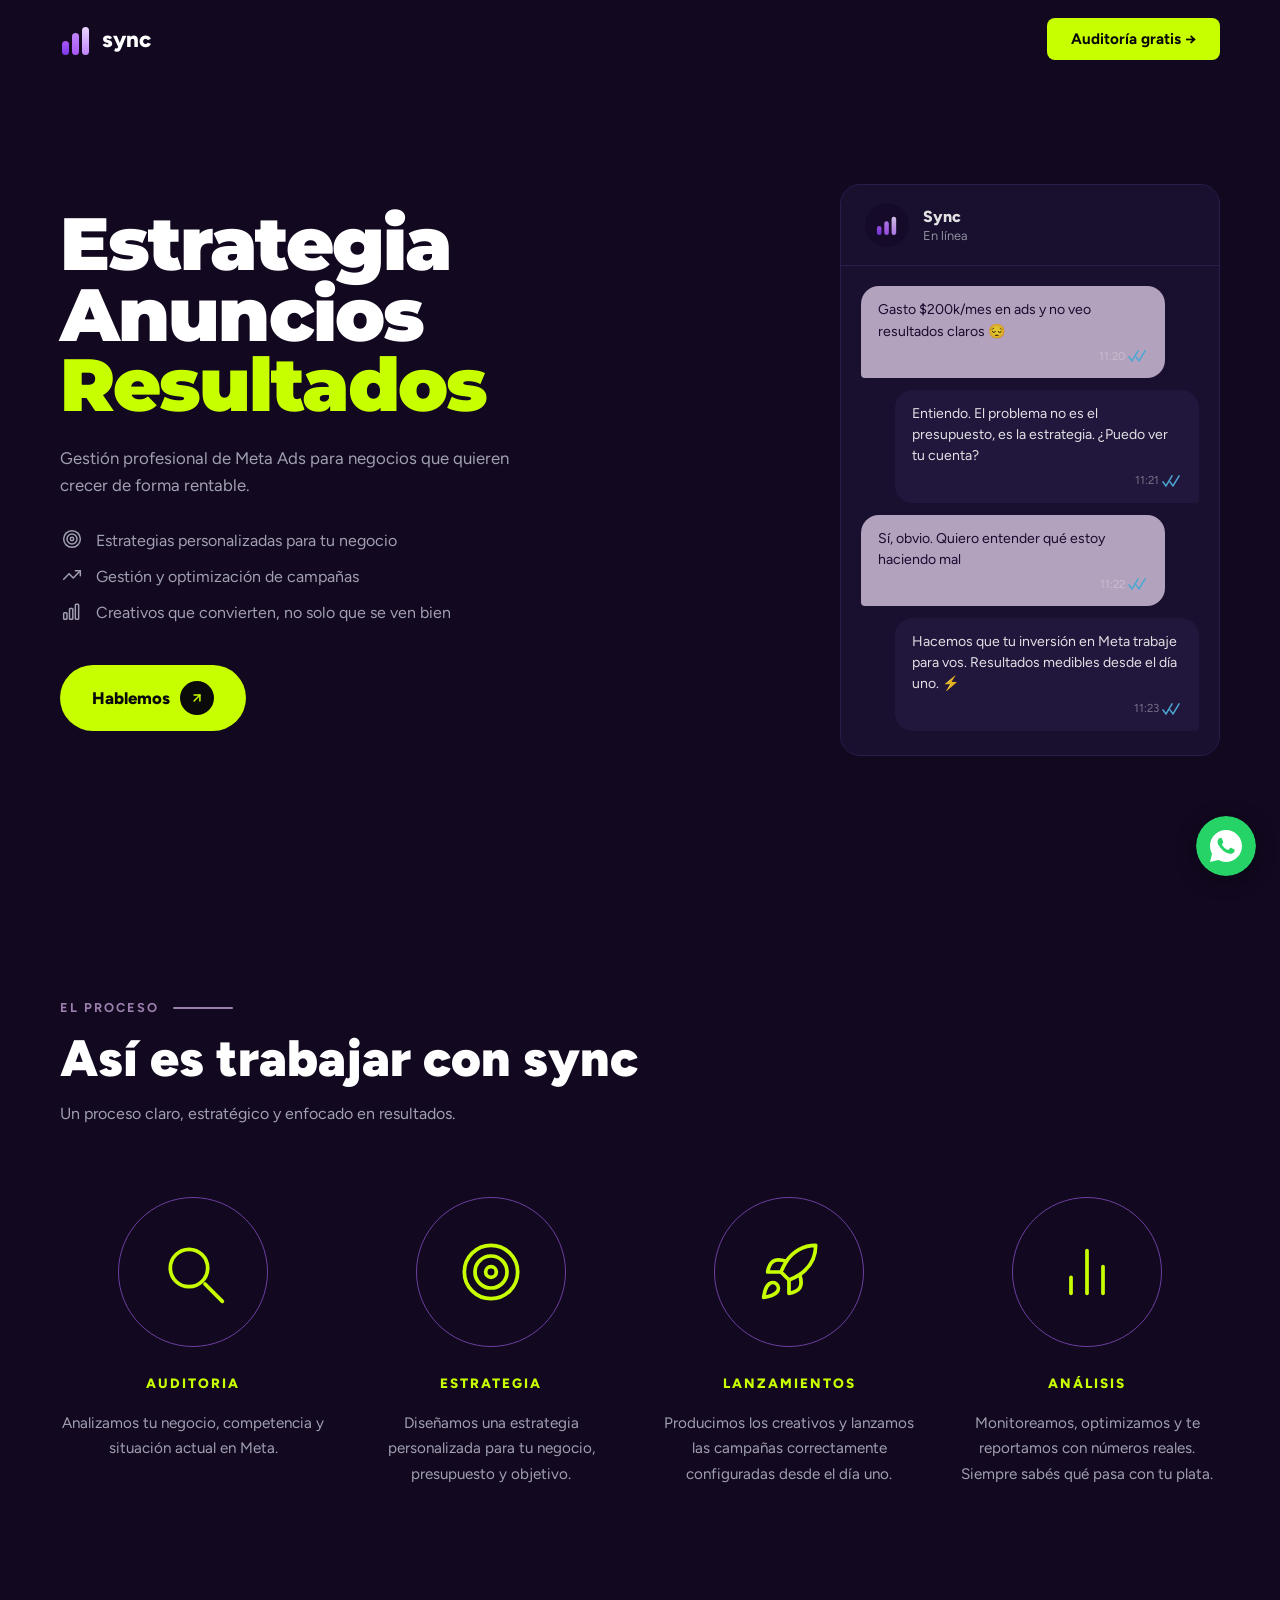
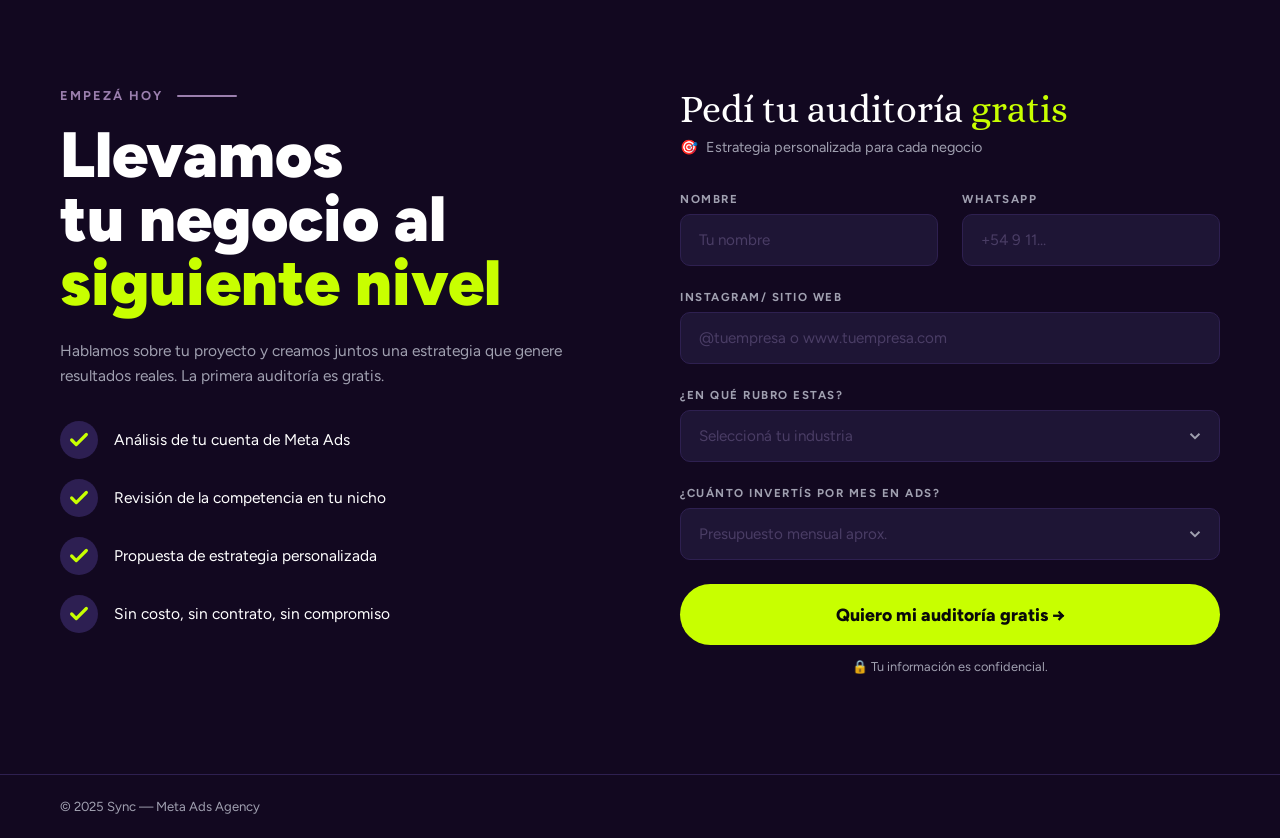
==== commit c117c126: "v2.10" ====
--- a/index.html
+++ b/index.html
@@ -42,7 +42,7 @@
     font-family: 'Figtree', sans-serif;
     background: var(--bg);
     color: var(--white);
-    overflow-x: clip;
+    overflow-x: hidden;
   }
 
   /* ── NAVBAR ── */
@@ -390,11 +390,7 @@
     gap: 80px;
     align-items: start;
   }
-.contacto-left {
-    position: sticky;
-    top: 100px;
-    align-self: start;
-  }
+
   .contacto-left .section-label {
     margin-bottom: 8px;
     color: var(--purple-mid);
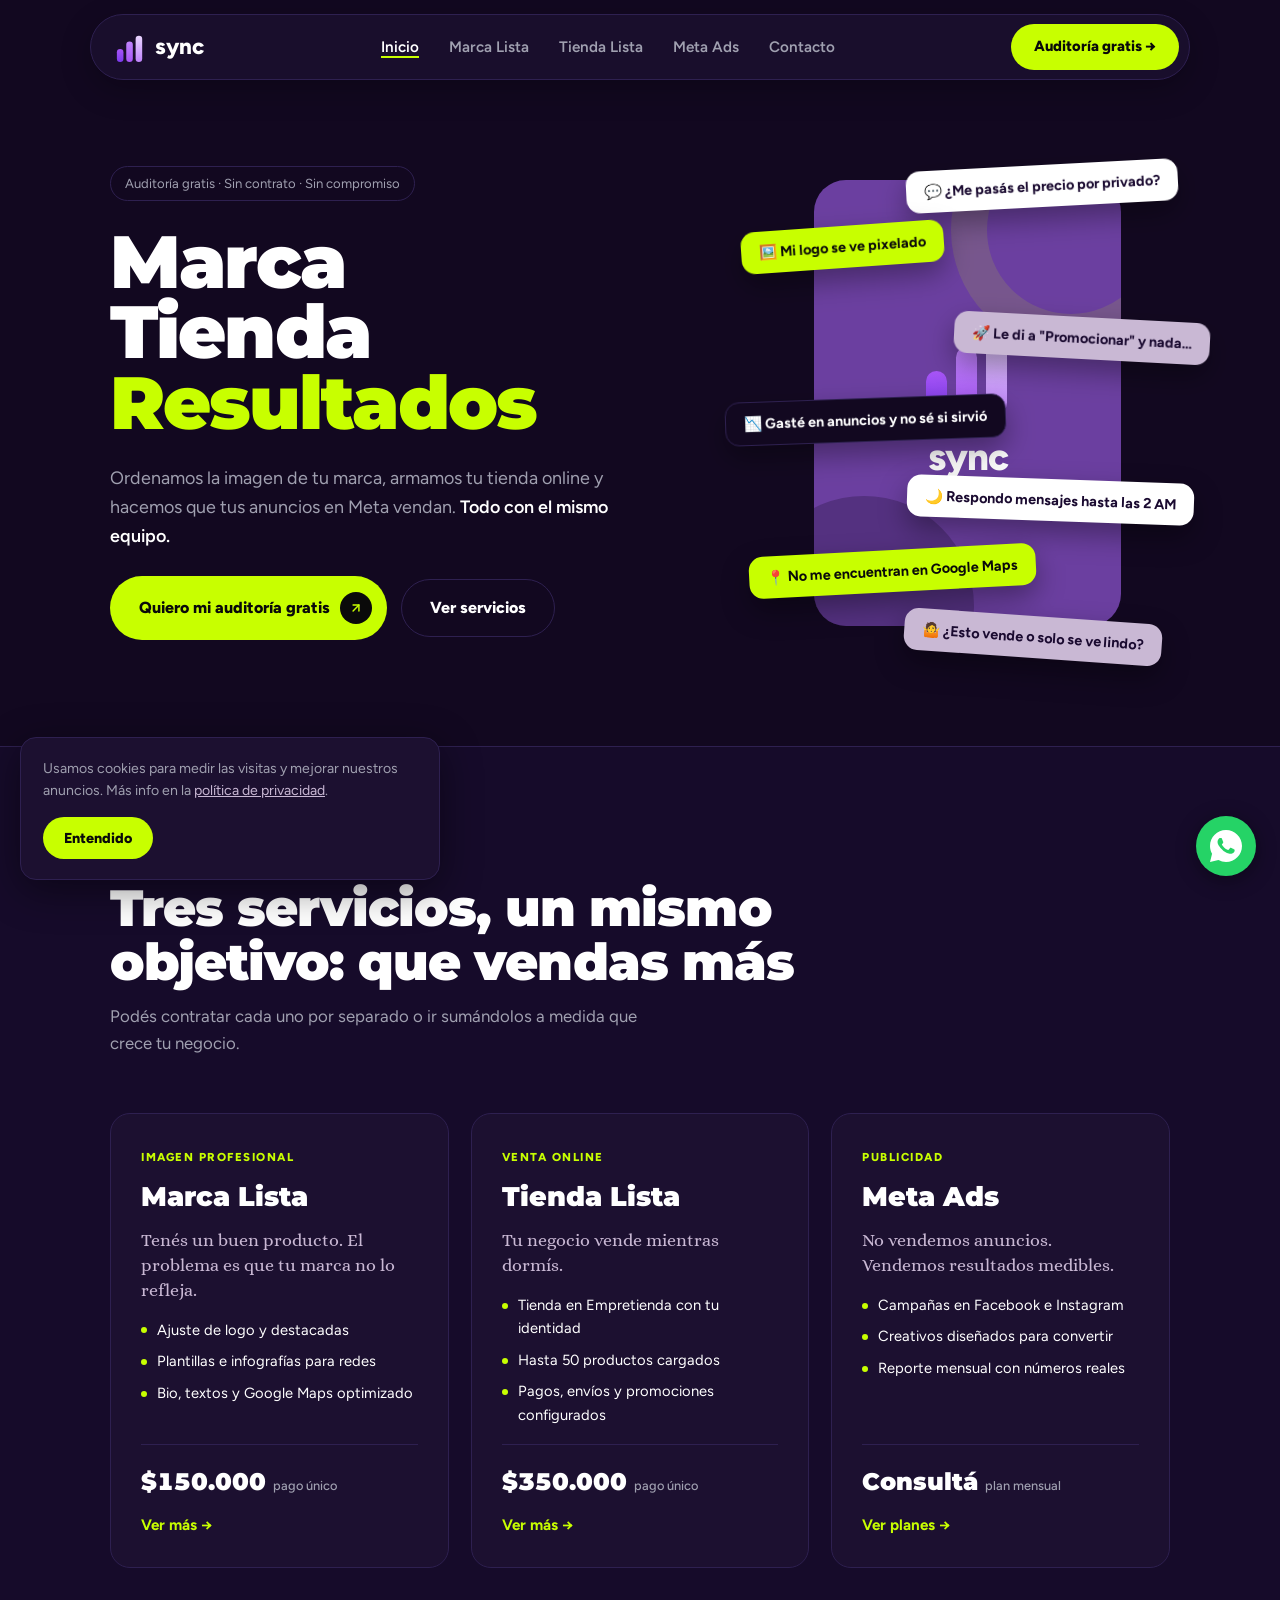
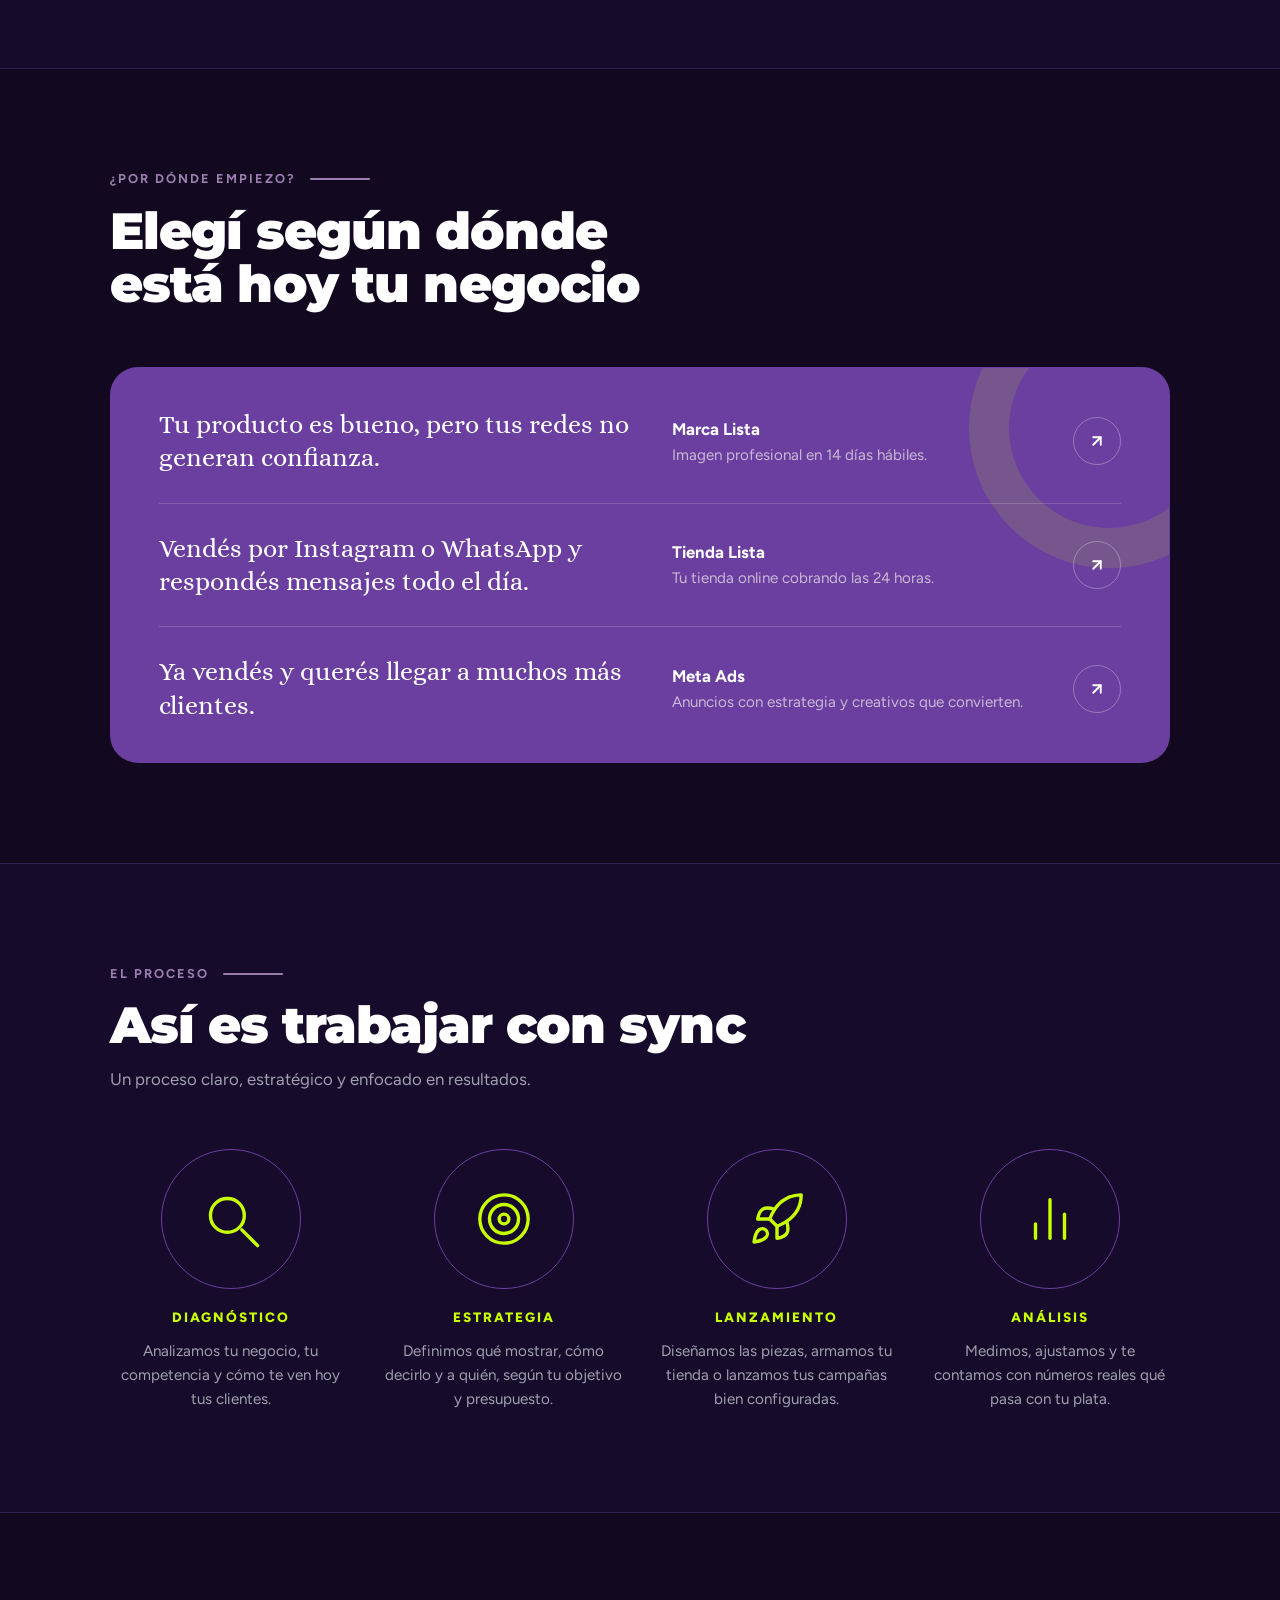
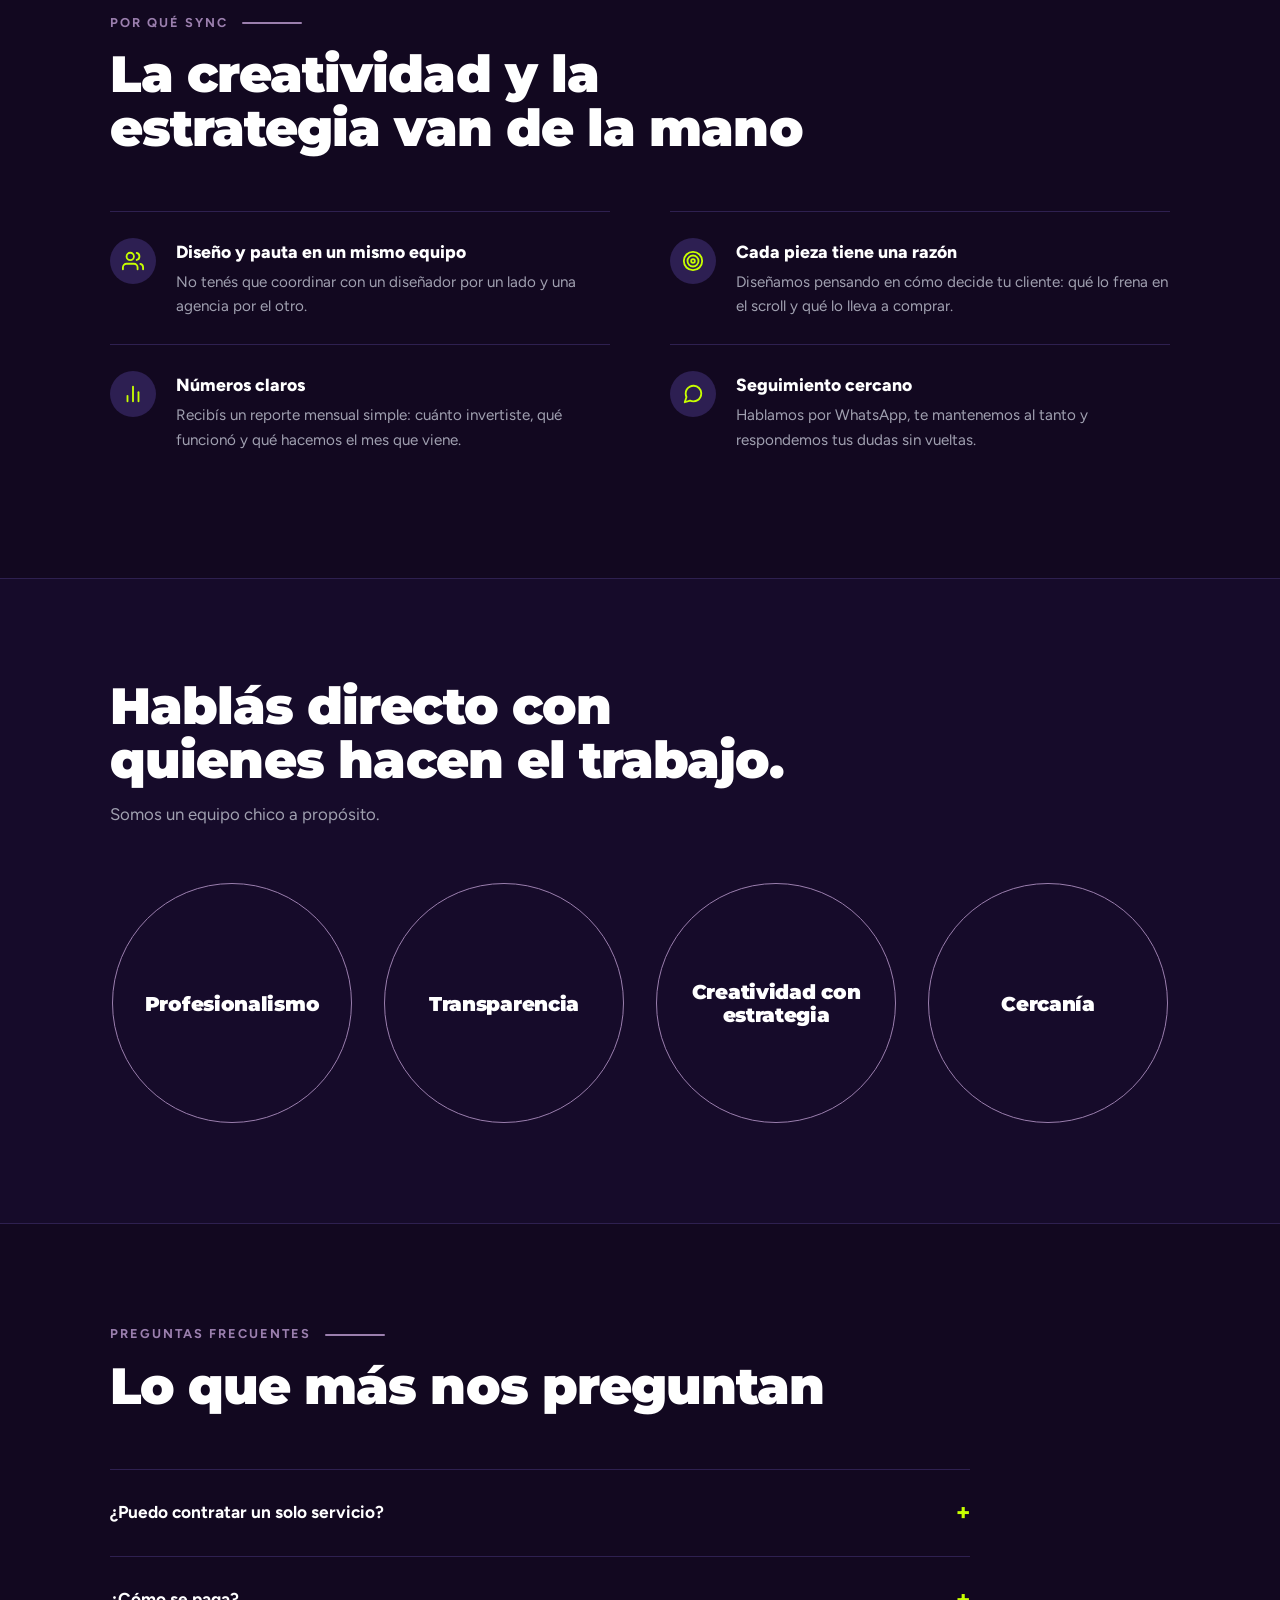
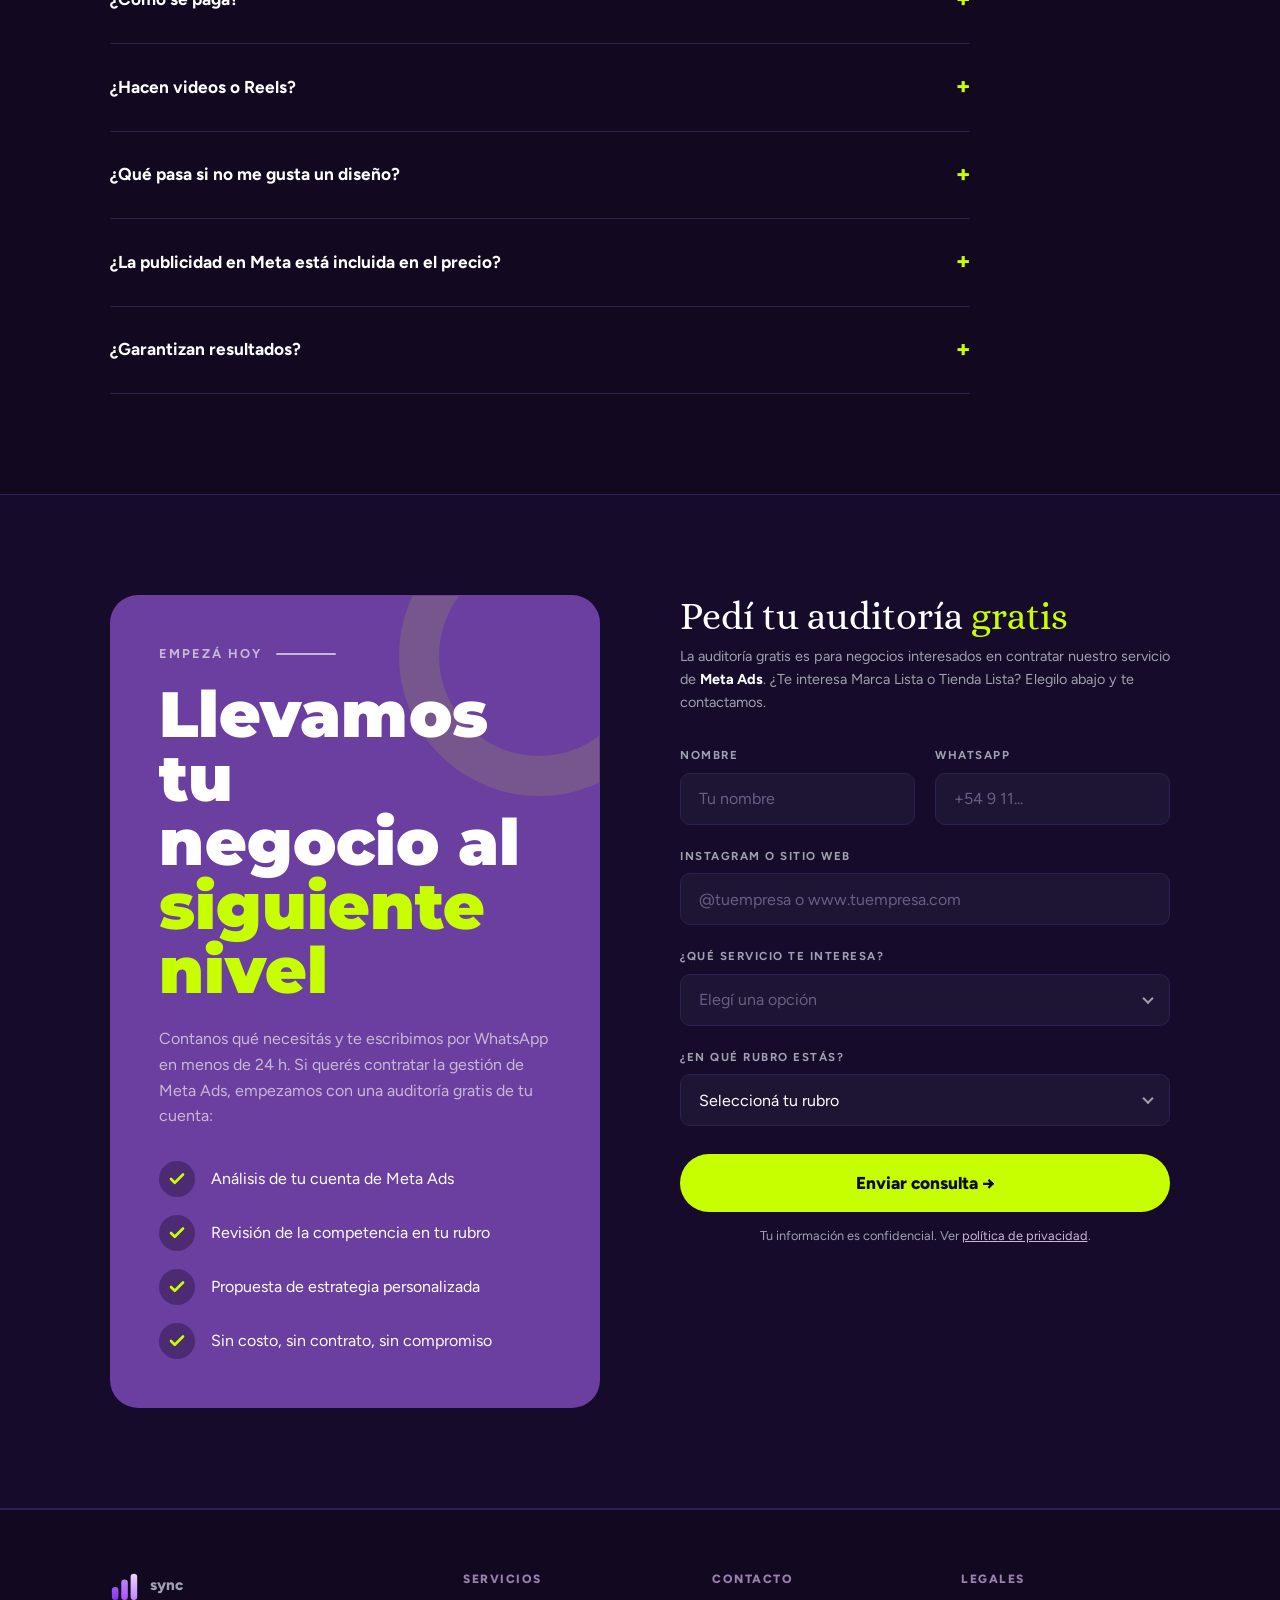
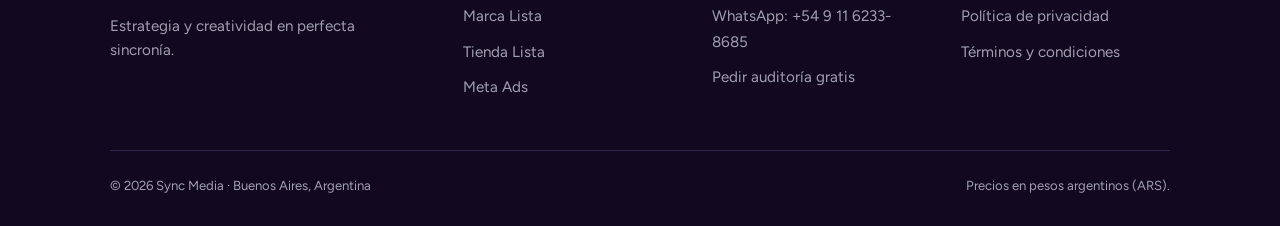
==== commit d99c0257: "Web nueva con 3 servicios y panel" ====
--- a/index.html
+++ b/index.html
@@ -1,1438 +1,464 @@
 <!DOCTYPE html>
-<html lang="es">
+<html lang="es-AR">
 <head>
   <!-- Google Tag Manager -->
-<script>(function(w,d,s,l,i){w[l]=w[l]||[];w[l].push({'gtm.start':
-new Date().getTime(),event:'gtm.js'});var f=d.getElementsByTagName(s)[0],
-j=d.createElement(s),dl=l!='dataLayer'?'&l='+l:'';j.async=true;j.src=
-'https://www.googletagmanager.com/gtm.js?id='+i+dl;f.parentNode.insertBefore(j,f);
-})(window,document,'script','dataLayer','GTM-WQXNB7L3');</script>
-<!-- End Google Tag Manager -->
-<meta charset="UTF-8">
-<meta name="viewport" content="width=device-width, initial-scale=1.0">
-<title>Sync — Agencia de Meta Ads en Argentina</title>
-<meta name="description" content="Gestionamos tus campañas de Facebook e Instagram Ads para que cada peso invertido genere resultados reales. Auditoría gratuita sin compromiso.">
-
-<!-- OG Tags (para redes sociales) -->
-<meta property="og:title" content="Sync — Agencia de Meta Ads">
-<meta property="og:description" content="Campañas de Meta Ads que generan resultados reales. Primera auditoría gratis.">
-<meta property="og:type" content="website">
-<meta property="og:url" content="https://TU-DOMINIO.com">
-<link href="https://fonts.googleapis.com/css2?family=Montserrat:wght@700;800;900&family=Figtree:wght@400;500;600;700;800;900&family=Alice&display=swap" rel="stylesheet">
-<style>
-  *, *::before, *::after { box-sizing: border-box; margin: 0; padding: 0; }
-
-  :root {
-    --bg: #120820;
-    --bg2: #160b2a;
-    --purple-light: #c9b8d4;
-    --purple-mid: #9b7fae;
-    --purple: #6b3fa0;
-    --lime: #c8ff00;
-    --white: #ffffff;
-    --gray: #a0a0b0;
-    --card-bg: #1c1030;
-    --input-bg: #1e1535;
-    --border: #2e2050;
-  }
-
-  html { scroll-behavior: smooth; }
-
-body {
-    font-family: 'Figtree', sans-serif;
-    background: var(--bg);
-    color: var(--white);
-    overflow-x: hidden;
-  }
-
-  /* ── NAVBAR ── */
-  nav {
-    position: fixed;
-    top: 0; left: 0; right: 0;
-    z-index: 100;
-    display: flex;
-    align-items: center;
-    justify-content: space-between;
-    padding: 18px 60px;
-    background: var(--bg);
-  }
-
-  nav.hidden { display: none; }
-
-  .logo {
-    display: flex;
-    align-items: center;
-    gap: 10px;
-    font-size: 1.4rem;
-    font-weight: 800;
-    color: var(--white);
-    text-decoration: none;
-  }
-
-  .logo svg { width: 32px; height: 32px; }
-
-  .btn-lime {
-    background: var(--lime);
-    color: #0a0a0a;
-    font-family: 'Figtree', sans-serif;
-    font-weight: 700;
-    font-size: 0.95rem;
-    padding: 12px 24px;
-    border-radius: 8px;
-    border: none;
-    cursor: pointer;
-    text-decoration: none;
-    display: inline-flex;
-    align-items: center;
-    gap: 6px;
-    transition: opacity 0.2s;
-  }
-  .btn-lime:hover { opacity: 0.88; }
-
-  /* ── HERO ── */
-  #hero {
-    min-height: 100vh;
-    padding: 120px 60px 80px;
-    display: grid;
-    grid-template-columns: 1.2fr 0.8fr;
-    gap: 48px;
-    align-items: center;
-  }
-
-  .hero-left {
-    display: flex;
-    flex-direction: column;
-    align-items: flex-start;
-  }
-
-  .hero-left h1 {
-    font-family: 'Montserrat', sans-serif;
-    font-size: clamp(3.6rem, 5.8vw, 6.2rem);
-    font-weight: 900;
-    line-height: 0.95;
-    letter-spacing: -2px;
-    margin-bottom: 24px;
-  }
-
-  .hero-left h1 span { color: var(--lime); }
-
-  .hero-left p {
-    font-size: 1.05rem;
-    color: var(--gray);
-    line-height: 1.6;
-    max-width: 480px;
-    margin-bottom: 30px;
-  }
-
-  .hero-features {
-    list-style: none;
-    margin-bottom: 40px;
-    display: flex;
-    flex-direction: column;
-    gap: 12px;
-  }
-
-  .hero-features li {
-    display: flex;
-    align-items: center;
-    gap: 12px;
-    font-size: 1rem;
-    color: var(--gray);
-  }
-
-  .hero-features li .icon {
-    font-size: 1.1rem;
-    width: 24px;
-    text-align: center;
-    flex-shrink: 0;
-  }
-
-  .btn-hero {
-    display: inline-flex;
-    align-items: center;
-    gap: 10px;
-    background: var(--lime);
-    color: #0a0a0a;
-    font-family: 'Figtree', sans-serif;
-    font-weight: 800;
-    font-size: 1.05rem;
-    padding: 16px 32px;
-    border-radius: 50px;
-    border: none;
-    cursor: pointer;
-    text-decoration: none;
-    transition: opacity 0.2s, transform 0.2s;
-  }
-  .btn-hero:hover { opacity: 0.88; transform: translateY(-1px); }
-
-  .btn-hero .arrow-circle {
-    background: #0a0a0a;
-    color: var(--lime);
-    width: 34px;
-    height: 34px;
-    border-radius: 50%;
-    display: flex;
-    align-items: center;
-    justify-content: center;
-    font-size: 1.1rem;
-    line-height: 1;
-    flex-shrink: 0;
-  }
-
-  .hero-right {
-    display: flex;
-    flex-direction: column;
-    gap: 16px;
-    padding: 10px 0;
-    max-width: 380px;
-    justify-self: end;
-    opacity: 0.88;
-  }
-
-  .chat-container {
-    background: #1a1030;
-    border: 1px solid var(--border);
-    border-radius: 20px;
-    overflow: hidden;
-    width: 100%;
-  }
-
-  .chat-header {
-    display: flex;
-    align-items: center;
-    gap: 14px;
-    padding: 18px 24px;
-    border-bottom: 1px solid var(--border);
-  }
-
-  .chat-header-icon {
-    width: 44px;
-    height: 44px;
-    border-radius: 50%;
-    background: var(--bg2);
-    display: flex;
-    align-items: center;
-    justify-content: center;
-    flex-shrink: 0;
-  }
-
-  .chat-header-info {
-    display: flex;
-    flex-direction: column;
-    gap: 2px;
-  }
-
-  .chat-header-name {
-    font-weight: 800;
-    font-size: 1rem;
-    color: var(--white);
-  }
-
-  .chat-header-status {
-    font-size: 0.8rem;
-    color: var(--gray);
-  }
-
-  .chat-messages {
-    padding: 20px 20px 24px;
-    display: flex;
-    flex-direction: column;
-    gap: 12px;
-  }
-
-  .chat-bubble {
-    border-radius: 18px;
-    padding: 13px 17px;
-    font-size: 0.88rem;
-    line-height: 1.5;
-    max-width: 90%;
-    position: relative;
-  }
-
-  .chat-bubble .time {
-    font-size: 0.72rem;
-    color: rgba(255,255,255,0.45);
-    text-align: right;
-    margin-top: 6px;
-  }
-
-  .bubble-user {
-    background: var(--purple-light);
-    color: #1a0a30;
-    align-self: flex-start;
-    border-bottom-left-radius: 4px;
-  }
-
-  .bubble-agent {
-    background: #241840;
-    color: var(--white);
-    align-self: flex-end;
-    border-bottom-right-radius: 4px;
-    margin-left: auto;
-  }
-
-  /* WhatsApp FAB */
-  .whatsapp-fab {
-    position: fixed;
-    bottom: 24px;
-    right: 24px;
-    z-index: 200;
-    width: 60px;
-    height: 60px;
-    border-radius: 50%;
-    overflow: hidden;
-    cursor: pointer;
-    box-shadow: 0 4px 20px rgba(0,0,0,0.4);
-    transition: transform 0.2s;
-  }
-  .whatsapp-fab:hover { transform: scale(1.07); }
-  .whatsapp-fab svg { width: 60px; height: 60px; }
-
-  /* ── SECCIÓN EL PROCESO ── */
-  #proceso {
-    padding: 100px 60px;
-    position: relative;
-  }
-
-  .section-label {
-    font-size: 0.8rem;
-    font-weight: 700;
-    letter-spacing: 2px;
-    text-transform: uppercase;
-    color: var(--purple-mid);
-    margin-bottom: 8px;
-    display: flex;
-    align-items: center;
-    gap: 14px;
-  }
-
-  .section-label::after {
-    content: '';
-    display: inline-block;
-    width: 60px;
-    height: 2px;
-    background: var(--purple-mid);
-    border-radius: 2px;
-  }
-
-  #proceso h2 {
-    font-size: clamp(2rem, 4vw, 3.2rem);
-    font-weight: 900;
-    margin-bottom: 12px;
-    margin-top: 12px;
-  }
-
-  #proceso .subtitle {
-    color: var(--gray);
-    font-size: 1rem;
-    margin-bottom: 70px;
-    max-width: 420px;
-    line-height: 1.6;
-  }
-
-  .proceso-grid {
-    display: grid;
-    grid-template-columns: repeat(4, 1fr);
-    gap: 32px;
-    position: relative;
-  }
-
-  .proceso-step {
-    display: flex;
-    flex-direction: column;
-    align-items: center;
-    text-align: center;
-    padding: 0;
-  }
-
-  .paso-icon-wrap {
-    width: 150px;
-    height: 150px;
-    border-radius: 50%;
-    border: 1.5px solid var(--purple);
-    display: flex;
-    align-items: center;
-    justify-content: center;
-    margin-bottom: 28px;
-    background: transparent;
-  }
-
-  .paso-icon-wrap svg {
-    width: 64px;
-    height: 64px;
-    stroke: var(--lime);
-    fill: none;
-    stroke-width: 1.4;
-    stroke-linecap: round;
-    stroke-linejoin: round;
-  }
-
-  .proceso-step h3 {
-    font-size: 0.85rem;
-    font-weight: 800;
-    letter-spacing: 2px;
-    text-transform: uppercase;
-    color: var(--lime);
-    margin-bottom: 20px;
-  }
-
-  .proceso-step p {
-    font-size: 0.95rem;
-    color: var(--gray);
-    line-height: 1.7;
-  }
-
-  /* ── SECCIÓN FORMULARIO ── */
-  #contacto {
-    padding: 100px 60px;
-    display: grid;
-    grid-template-columns: 1fr 1fr;
-    gap: 80px;
-    align-items: start;
-  }
-
-  .contacto-left .section-label {
-    margin-bottom: 8px;
-    color: var(--purple-mid);
-  }
-
-  .contacto-left h2 {
-    font-size: clamp(2.8rem, 5vw, 5rem);
-    font-weight: 900;
-    line-height: 1.0;
-    margin: 20px 0 24px;
-  }
-
-  .contacto-left h2 .highlight { color: var(--lime); }
-
-  .contacto-left > p {
-    color: var(--gray);
-    font-size: 0.97rem;
-    line-height: 1.6;
-    margin-bottom: 32px;
-    max-width: 540px;
-  }
-
-  .contacto-checks {
-    list-style: none;
-    display: flex;
-    flex-direction: column;
-    gap: 20px;
-  }
-
-  .contacto-checks li {
-    display: flex;
-    align-items: center;
-    gap: 16px;
-    font-size: 0.97rem;
-    color: var(--white);
-  }
-
-  .check-icon {
-    width: 38px;
-    height: 38px;
-    border-radius: 50%;
-    background: #2d1f52;
-    border: none;
-    display: flex;
-    align-items: center;
-    justify-content: center;
-    flex-shrink: 0;
-  }
-
-  .check-icon svg { width: 22px; height: 22px; stroke: var(--lime); fill: none; stroke-width: 3.5; stroke-linecap: round; stroke-linejoin: round; }
-
-  .form-card {
-    background: transparent;
-    border: none;
-    border-radius: 0;
-    padding: 0;
-  }
-
-  .form-card h3 {
-    font-family: 'Alice', serif;
-    font-size: clamp(1.8rem, 3vw, 2.4rem);
-    font-weight: 400;
-    margin-bottom: 8px;
-    line-height: 1.1;
-  }
-
-  .form-card h3 span {
-    color: var(--lime);
-    font-family: 'Alice', serif;
-    font-style: normal;
-    font-weight: 400;
-    text-transform: lowercase;
-  }
-
-  .form-card .form-subtitle {
-    display: flex;
-    align-items: center;
-    gap: 8px;
-    font-size: 0.9rem;
-    color: var(--gray);
-    margin-bottom: 36px;
-  }
-
-  .form-row {
-    display: grid;
-    grid-template-columns: 1fr 1fr;
-    gap: 24px;
-    margin-bottom: 0;
-  }
-
-  .form-group {
-    display: flex;
-    flex-direction: column;
-    gap: 8px;
-    margin-bottom: 24px;
-  }
-
-  .form-group label {
-    font-size: 0.72rem;
-    font-weight: 700;
-    letter-spacing: 1.5px;
-    text-transform: uppercase;
-    color: var(--gray);
-  }
-
-  .form-group input,
-  .form-group select {
-    background: var(--input-bg);
-    border: 1px solid var(--border);
-    border-radius: 10px;
-    padding: 16px 18px;
-    color: var(--white);
-    font-family: 'Figtree', sans-serif;
-    font-size: 0.95rem;
-    outline: none;
-    transition: border-color 0.2s;
-    appearance: none;
-    -webkit-appearance: none;
-    width: 100%;
-  }
-
-  .form-group input::placeholder { color: #4a3d65; }
-  .form-group input:focus,
-  .form-group select:focus { border-color: var(--purple-mid); }
-
-  /* FIX 6: select color cuando tiene valor seleccionado */
-  .form-group select.has-value { color: var(--white); }
-  .form-group select:not(.has-value) { color: #4a3d65; }
-
-  .select-wrap { position: relative; }
-  .select-wrap select { cursor: pointer; }
-  .select-wrap select option { background: #1e1535; color: var(--white); }
-
-  .select-arrow {
-    position: absolute;
-    right: 16px;
-    top: 50%;
-    transform: translateY(-50%);
-    pointer-events: none;
-    color: var(--gray);
-    display: flex;
-    align-items: center;
-  }
-
-  .select-arrow svg { width: 18px; height: 18px; stroke: var(--gray); fill: none; stroke-width: 2.5; }
-
-  .btn-submit {
-    width: 100%;
-    background: var(--lime);
-    color: #0a0a0a;
-    font-family: 'Figtree', sans-serif;
-    font-weight: 800;
-    font-size: 1.1rem;
-    padding: 20px;
-    border-radius: 50px;
-    border: none;
-    cursor: pointer;
-    transition: opacity 0.2s, transform 0.2s;
-    margin-top: 8px;
-    display: flex;
-    align-items: center;
-    justify-content: center;
-    gap: 8px;
-  }
-  .btn-submit:hover { opacity: 0.88; transform: translateY(-1px); }
-  .btn-submit:disabled { opacity: 0.7; cursor: not-allowed; transform: none; }
-
-  /* FIX 5: spinner de carga */
-  .btn-spinner {
-    width: 20px;
-    height: 20px;
-    border: 2px solid rgba(10,10,10,0.3);
-    border-top-color: #0a0a0a;
-    border-radius: 50%;
-    animation: spin 0.7s linear infinite;
-    flex-shrink: 0;
-  }
-  @keyframes spin { to { transform: rotate(360deg); } }
-
-  /* ── THANK YOU PAGE ── */
-#thankyou {
-    display: none;
-    position: fixed;
-    top: 0; left: 0; right: 0; bottom: 0;
-    z-index: 300;
-    overflow-y: auto;
-    background: var(--bg);
-    flex-direction: column;
-    align-items: center;
-    justify-content: center;
-    padding: 80px 40px;
-    text-align: center;
-  }
-
-  #thankyou.visible { display: flex; }
-
-  .ty-check {
-    width: 100px;
-    height: 100px;
-    border-radius: 50%;
-    border: 3px solid var(--lime);
-    display: flex;
-    align-items: center;
-    justify-content: center;
-    margin-bottom: 32px;
-    animation: popIn 0.5s ease;
-  }
-
-  @keyframes popIn {
-    from { transform: scale(0); opacity: 0; }
-    to { transform: scale(1); opacity: 1; }
-  }
-
-  .ty-check svg { width: 44px; height: 44px; stroke: var(--lime); fill: none; stroke-width: 2.5; }
-
-  #thankyou h2 {
-    font-size: clamp(2rem, 5vw, 3.5rem);
-    font-weight: 900;
-    line-height: 1.1;
-    margin-bottom: 16px;
-    max-width: 1000px;
-  }
-
-  #thankyou h2 span { color: var(--lime); }
-
-  .ty-subtitle {
-    font-size: 0.97rem;
-    color: var(--gray);
-    line-height: 1.6;
-    margin-bottom: 40px;
-    max-width: 560px;
-  }
-
-  .ty-divider {
-    display: flex;
-    align-items: center;
-    gap: 16px;
-    width: 100%;
-    max-width: 900px;
-    margin-bottom: 28px;
-  }
-
-  .ty-divider-line { flex: 1; height: 1px; background: var(--purple); }
-
-  .ty-divider-text {
-    font-size: 0.75rem;
-    font-weight: 700;
-    letter-spacing: 2px;
-    text-transform: uppercase;
-    color: var(--white);
-    white-space: nowrap;
-  }
-
-  .ty-cards {
-    display: grid;
-    grid-template-columns: repeat(3, 1fr);
-    gap: 16px;
-    max-width: 900px;
-    width: 100%;
-    margin-bottom: 40px;
-  }
-
-  .ty-card {
-    background: #1a1030;
-    border: 1px solid var(--border);
-    border-radius: 20px;
-    padding: 40px 28px 36px;
-    display: flex;
-    flex-direction: column;
-    align-items: center;
-    text-align: center;
-    gap: 12px;
-  }
-
-  .ty-card-icon {
-    width: 90px;
-    height: 90px;
-    border-radius: 50%;
-    background: rgba(107, 63, 160, 0.55);
-    display: flex;
-    align-items: center;
-    justify-content: center;
-    margin-bottom: 16px;
-  }
-
-  .ty-card-icon svg { width: 36px; height: 36px; stroke: var(--lime); fill: none; stroke-width: 1.8; stroke-linecap: round; stroke-linejoin: round; }
-  .ty-card h4 { font-size: 1.05rem; font-weight: 800; }
-  .ty-card p { font-size: 0.88rem; color: var(--gray); line-height: 1.6; }
-
-  .btn-back {
-    background: var(--lime);
-    color: #0a0a0a;
-    font-family: 'Figtree', sans-serif;
-    font-weight: 800;
-    font-size: 1.05rem;
-    padding: 18px 64px;
-    border-radius: 10px;
-    border: none;
-    cursor: pointer;
-    display: inline-flex;
-    align-items: center;
-    gap: 12px;
-    transition: opacity 0.2s, transform 0.2s;
-    text-decoration: none;
-    margin-bottom: 16px;
-  }
-  .btn-back:hover { opacity: 0.88; transform: translateY(-1px); }
-
-  /* ── FOOTER ── */
-  footer {
-    padding: 24px 60px;
-    border-top: 1px solid var(--border);
-    font-size: 0.82rem;
-    color: var(--gray);
-    display: flex;
-    align-items: center;
-    justify-content: space-between;
-  }
-
-  #main-content.hidden { display: none; }
-
-  nav.scrolled {
-    background: rgba(18, 8, 32, 0.92);
-    backdrop-filter: blur(16px);
-    -webkit-backdrop-filter: blur(16px);
-    border-bottom: 1px solid var(--border);
-    box-shadow: 0 4px 32px rgba(0,0,0,0.3);
-    transition: background 0.3s, box-shadow 0.3s;
-  }
-
-  .nav-hamburger {
-    display: none;
-    flex-direction: column;
-    justify-content: center;
-    gap: 5px;
-    width: 40px;
-    height: 40px;
-    background: none;
-    border: none;
-    cursor: pointer;
-    padding: 6px;
-    border-radius: 8px;
-    transition: background 0.2s;
-    z-index: 201;
-    flex-shrink: 0;
-  }
-  .nav-hamburger:hover { background: rgba(255,255,255,0.07); }
-  .nav-hamburger span {
-    display: block;
-    height: 2px;
-    background: var(--white);
-    border-radius: 2px;
-    transition: transform 0.3s, opacity 0.3s, width 0.3s;
-    transform-origin: center;
-  }
-  .nav-hamburger span:nth-child(2) { width: 75%; }
-  .nav-hamburger.open span:nth-child(1) { transform: translateY(7px) rotate(45deg); }
-  .nav-hamburger.open span:nth-child(2) { opacity: 0; transform: scaleX(0); }
-  .nav-hamburger.open span:nth-child(3) { transform: translateY(-7px) rotate(-45deg); width: 100%; }
-
-  .nav-mobile-menu {
-    display: none;
-    position: fixed;
-    top: 0; left: 0; right: 0; bottom: 0;
-    z-index: 199;
-    background: rgba(12, 5, 22, 0.98);
-    backdrop-filter: blur(20px);
-    flex-direction: column;
-    align-items: center;
-    justify-content: center;
-    gap: 12px;
-    padding: 80px 32px 40px;
-    opacity: 0;
-    pointer-events: none;
-    transition: opacity 0.3s;
-  }
-  .nav-mobile-menu.open {
-    display: flex;
-    opacity: 1;
-    pointer-events: all;
-  }
-  .nav-mobile-menu a {
-    font-size: 1.6rem;
-    font-weight: 800;
-    color: var(--white);
-    text-decoration: none;
-    letter-spacing: -0.5px;
-    padding: 12px 0;
-    border-bottom: 1px solid var(--border);
-    width: 100%;
-    text-align: center;
-    transition: color 0.2s;
-  }
-  .nav-mobile-menu a:last-child { border-bottom: none; }
-  .nav-mobile-menu a:hover, .nav-mobile-menu a.cta { color: var(--lime); }
-  .nav-mobile-menu a.cta {
-    margin-top: 16px;
-    background: var(--lime);
-    color: #0a0a0a;
-    border-radius: 50px;
-    padding: 18px 40px;
-    font-size: 1.1rem;
-  }
-  .nav-mobile-badge {
-    font-size: 0.75rem;
-    color: var(--gray);
-    margin-top: 24px;
-    text-align: center;
-    line-height: 1.6;
-  }
-
-  .sticky-cta-bar {
-    display: none;
-    position: fixed;
-    bottom: 0; left: 0; right: 0;
-    z-index: 150;
-    background: linear-gradient(to top, var(--bg) 60%, transparent);
-    padding: 16px 20px 20px;
-  }
-  .sticky-cta-bar a {
-    display: flex;
-    align-items: center;
-    justify-content: center;
-    gap: 10px;
-    width: 100%;
-    background: var(--lime);
-    color: #0a0a0a;
-    font-family: 'Figtree', sans-serif;
-    font-weight: 800;
-    font-size: 1.05rem;
-    padding: 18px 24px;
-    border-radius: 50px;
-    text-decoration: none;
-    box-shadow: 0 8px 32px rgba(200,255,0,0.25);
-    transition: opacity 0.2s, transform 0.2s;
-  }
-  .sticky-cta-bar a:hover { opacity: 0.9; transform: translateY(-1px); }
-
-  @media (max-width: 900px) {
-    nav { padding: 16px 24px; }
-    .btn-lime { display: none; }
-    .nav-hamburger { display: flex; }
-    #hero { grid-template-columns: 1fr; padding: 100px 32px 60px; gap: 40px; min-height: auto; }
-    .hero-left h1 { font-size: clamp(2.6rem, 7vw, 4rem); }
-    .hero-left p { max-width: 100%; font-size: 1.05rem; }
-    .hero-right { display: block; max-width: 480px; margin: 0 auto; width: 100%; }
-    #proceso { padding: 80px 32px; }
-    .proceso-grid { grid-template-columns: repeat(2, 1fr); gap: 40px 24px; }
-    .paso-icon-wrap { width: 120px; height: 120px; }
-    .paso-icon-wrap svg { width: 52px; height: 52px; }
-    #contacto { grid-template-columns: 1fr; padding: 80px 32px; gap: 48px; }
-    .contacto-left h2 { font-size: clamp(2.2rem, 7vw, 3.2rem); }
-    .ty-cards { grid-template-columns: repeat(3, 1fr); }
-    #thankyou { padding: 80px 32px; }
-    footer { padding: 24px 32px; flex-direction: column; gap: 8px; text-align: center; }
-    .sticky-cta-bar { display: block; }
-    footer { padding-bottom: 90px; }
-
-    /* FIX 3: FAB por encima del sticky bar en tablets */
-    .whatsapp-fab { bottom: 90px; }
-  }
-
-@media (max-width: 600px) {
-    nav { padding: 14px 20px; }
-
-    /* FIX MARGEN MOBILE: Bajamos el padding inferior de 100px a 16px */
-    #hero { padding: 76px 20px 16px; gap: 32px; }
-    .hero-left h1 { font-size: clamp(2.2rem, 10vw, 3.2rem); margin-bottom: 16px; letter-spacing: -1.5px; }
-    .hero-left p { font-size: 1rem; margin-bottom: 20px; }
-    .hero-features { gap: 14px; margin-bottom: 28px; }
-    .hero-features li { font-size: 0.92rem; }
-    .btn-hero { width: 100%; justify-content: center; font-size: 1.05rem; padding: 18px 20px; margin-bottom: 8px; }
-    .hero-right { display: none; }
-
-    /* FIX MARGEN MOBILE: Bajamos el padding superior de 60px a 24px */
-    #proceso { padding: 24px 20px 60px; }
-    #proceso h2 { font-size: clamp(1.8rem, 8vw, 2.4rem); }
-    .proceso-grid { grid-template-columns: 1fr; gap: 0; }
-    .proceso-step { flex-direction: row; align-items: flex-start; gap: 20px; padding: 24px 0; border-bottom: 1px solid var(--border); }
-    .proceso-step:last-child { border-bottom: none; }
-
-    /* FIX 4: ícono circular (no cuadrado) en mobile */
-    .paso-icon-wrap { width: 64px; height: 64px; flex-shrink: 0; margin-bottom: 0; border-radius: 50%; }
-    .paso-icon-wrap svg { width: 30px; height: 30px; }
-
-/* NUEVO: Agrupador de textos alineado verticalmente con el ícono */
-    .proceso-step { display: flex; flex-direction: row; align-items: center; gap: 20px; padding: 24px 0; border-bottom: 1px solid var(--border); }
-    .proceso-step:last-child { border-bottom: none; }
-
-    .proceso-text-wrap {
-      display: flex;
-      flex-direction: column;
-      justify-content: center;
-      text-align: left;
-      gap: 4px;
-    }
-
-    .proceso-step h3 { 
-      font-size: 0.85rem; 
-      margin-bottom: 2px; 
-      letter-spacing: 1.5px;
-    }
-    
-    .proceso-step p { 
-      font-size: 0.88rem; 
-      line-height: 1.4; 
-      color: var(--gray);
-    }
-
-    #contacto { padding: 60px 20px 100px; gap: 36px; }
-    .contacto-left h2 { font-size: clamp(2rem, 10vw, 2.8rem); }
-    .contacto-left > p { font-size: 0.93rem; }
-    .contacto-checks li { font-size: 0.92rem; gap: 12px; }
-    .check-icon { width: 32px; height: 32px; flex-shrink: 0; }
-    .check-icon svg { width: 18px; height: 18px; }
-    .form-card h3 { font-size: clamp(1.6rem, 7vw, 2rem); }
-    .form-row { grid-template-columns: 1fr; gap: 0; }
-    .form-group { margin-bottom: 18px; }
-    .form-group input, .form-group select { padding: 14px 16px; font-size: 1rem; }
-    .btn-submit { font-size: 1rem; padding: 18px; }
-
-    #thankyou { padding: 70px 20px 100px; }
-    .ty-cards { grid-template-columns: 1fr; gap: 12px; }
-    .ty-card { padding: 28px 20px; flex-direction: row; text-align: left; gap: 16px; }
-    .ty-card-icon { width: 56px; height: 56px; flex-shrink: 0; margin-bottom: 0; }
-    .ty-card-icon svg { width: 26px; height: 26px; }
-    .ty-card h4 { font-size: 0.97rem; margin-bottom: 4px; }
-    .ty-card p { font-size: 0.82rem; }
-    .btn-back { width: 100%; justify-content: center; padding: 18px 24px; }
-    footer { padding: 20px 20px 90px; flex-direction: column; gap: 8px; text-align: center; }
-
-    /* FIX 3: FAB por encima del sticky bar en mobile */
-    .whatsapp-fab { bottom: 90px; right: 16px; }
-  }
-
-  @media (max-width: 380px) {
-    .hero-left h1 { font-size: 2.1rem; }
-    .proceso-step { gap: 14px; }
-    .paso-icon-wrap { width: 54px; height: 54px; }
-    .paso-icon-wrap svg { width: 24px; height: 24px; }
-  }
-
-  @media (hover: none) and (pointer: coarse) {
-    .btn-hero, .btn-submit, .btn-lime, .btn-back { min-height: 52px; }
-    .form-group input, .form-group select { min-height: 52px; font-size: 1rem; }
-    .sticky-cta-bar a { min-height: 56px; }
-  }
-</style>
+  <script>(function(w,d,s,l,i){w[l]=w[l]||[];w[l].push({'gtm.start':
+  new Date().getTime(),event:'gtm.js'});var f=d.getElementsByTagName(s)[0],
+  j=d.createElement(s),dl=l!='dataLayer'?'&l='+l:'';j.async=true;j.src=
+  'https://www.googletagmanager.com/gtm.js?id='+i+dl;f.parentNode.insertBefore(j,f);
+  })(window,document,'script','dataLayer','GTM-WQXNB7L3');</script>
+  <!-- End Google Tag Manager -->
+  <meta charset="UTF-8">
+  <meta name="viewport" content="width=device-width, initial-scale=1.0, viewport-fit=cover">
+  <title>Sync — Marca, tienda online y Meta Ads en Argentina</title>
+  <meta name="description" content="Ordenamos la imagen de tu marca, armamos tu tienda online en Empretienda y gestionamos tus anuncios en Facebook e Instagram. Auditoría gratis de Meta Ads.">
+  <link rel="canonical" href="https://syncmedia.ar/">
+  <meta name="theme-color" content="#120820">
+  <link rel="icon" href="favicon.svg" type="image/svg+xml">
+
+  <!-- Cómo se ve el link al compartirlo en WhatsApp / redes -->
+  <meta property="og:title" content="Sync — Marca, tienda online y Meta Ads en Argentina">
+  <meta property="og:description" content="Ordenamos la imagen de tu marca, armamos tu tienda online en Empretienda y gestionamos tus anuncios en Facebook e Instagram. Auditoría gratis de Meta Ads.">
+  <meta property="og:type" content="website">
+  <meta property="og:url" content="https://syncmedia.ar/">
+  <meta property="og:image" content="https://syncmedia.ar/assets/img/og-image.png">
+  <meta property="og:locale" content="es_AR">
+  <meta name="twitter:card" content="summary_large_image">
+
+  <link rel="preconnect" href="https://fonts.googleapis.com">
+  <link rel="preconnect" href="https://fonts.gstatic.com" crossorigin>
+  <link href="https://fonts.googleapis.com/css2?family=Montserrat:wght@800;900&family=Figtree:wght@400;500;600;700;800&family=Alice&display=swap" rel="stylesheet">
+  <link rel="stylesheet" href="assets/css/styles.css">
 </head>
-<body>
+<body data-wa="5491162338685" data-tab="Volvé, tu marca te espera 💜">
 <!-- Google Tag Manager (noscript) -->
-<noscript><iframe src="https://www.googletagmanager.com/ns.html?id=GTM-WQXNB7L3"
-height="0" width="0" style="display:none;visibility:hidden"></iframe></noscript>
-<!-- End Google Tag Manager (noscript) -->
-
-<!-- NAVBAR -->
-<nav id="main-nav">
-  <a href="#" class="logo" onclick="goHome()">
-    <svg viewBox="0 0 32 32" fill="none" xmlns="http://www.w3.org/2000/svg">
-      <rect x="2" y="18" width="7" height="14" rx="3.5" fill="url(#g1)"/>
-      <rect x="12" y="10" width="7" height="22" rx="3.5" fill="url(#g2)"/>
-      <rect x="22" y="4" width="7" height="28" rx="3.5" fill="url(#g3)"/>
+<noscript><iframe src="https://www.googletagmanager.com/ns.html?id=GTM-WQXNB7L3" height="0" width="0" style="display:none;visibility:hidden"></iframe></noscript>
+
+<header class="nav">
+  <div class="wrap nav-inner">
+    <a href="index.html" class="logo" aria-label="Sync, ir al inicio">
+    <svg viewBox="0 0 32 32" fill="none" aria-hidden="true">
+      <rect x="2" y="18" width="7" height="14" rx="3.5" fill="url(#lg1)"/>
+      <rect x="12" y="10" width="7" height="22" rx="3.5" fill="url(#lg2)"/>
+      <rect x="22" y="4" width="7" height="28" rx="3.5" fill="url(#lg3)"/>
       <defs>
-        <linearGradient id="g1" x1="5.5" y1="18" x2="5.5" y2="32" gradientUnits="userSpaceOnUse">
-          <stop offset="0%" stop-color="#a855f7"/>
-          <stop offset="100%" stop-color="#7c3aed"/>
-        </linearGradient>
-        <linearGradient id="g2" x1="15.5" y1="10" x2="15.5" y2="32" gradientUnits="userSpaceOnUse">
-          <stop offset="0%" stop-color="#c084fc"/>
-          <stop offset="100%" stop-color="#a855f7"/>
-        </linearGradient>
-        <linearGradient id="g3" x1="25.5" y1="4" x2="25.5" y2="32" gradientUnits="userSpaceOnUse">
-          <stop offset="0%" stop-color="#e9d5ff"/>
-          <stop offset="100%" stop-color="#c084fc"/>
-        </linearGradient>
+        <linearGradient id="lg1" x1="5.5" y1="18" x2="5.5" y2="32" gradientUnits="userSpaceOnUse"><stop stop-color="#a855f7"/><stop offset="1" stop-color="#7c3aed"/></linearGradient>
+        <linearGradient id="lg2" x1="15.5" y1="10" x2="15.5" y2="32" gradientUnits="userSpaceOnUse"><stop stop-color="#c084fc"/><stop offset="1" stop-color="#a855f7"/></linearGradient>
+        <linearGradient id="lg3" x1="25.5" y1="4" x2="25.5" y2="32" gradientUnits="userSpaceOnUse"><stop stop-color="#e9d5ff"/><stop offset="1" stop-color="#c084fc"/></linearGradient>
       </defs>
     </svg>
-    sync
-  </a>
-  <a href="#contacto" class="btn-lime">Auditoría gratis →</a>
-  <button class="nav-hamburger" id="nav-hamburger" aria-label="Abrir menú" aria-expanded="false">
-    <span></span><span></span><span></span>
-  </button>
-</nav>
-
-<!-- Mobile nav overlay -->
-<div class="nav-mobile-menu" id="nav-mobile-menu" role="dialog" aria-label="Menú de navegación">
-  <a href="#hero" onclick="closeMobileMenu()">Inicio</a>
-  <a href="#proceso" onclick="closeMobileMenu()">El Proceso</a>
-  <a href="#contacto" onclick="closeMobileMenu()">Contacto</a>
-  <a href="#contacto" class="cta" onclick="closeMobileMenu()">Quiero mi auditoría gratis →</a>
-  <p class="nav-mobile-badge">🔒 Sin costo · Sin contrato · Sin compromiso</p>
+      sync
+    </a>
+    <nav aria-label="Principal">
+      <ul class="nav-links">
+        <li><a href="index.html" aria-current="page">Inicio</a></li>
+        <li><a href="marca-lista.html">Marca Lista</a></li>
+        <li><a href="tienda-lista.html">Tienda Lista</a></li>
+        <li><a href="meta-ads.html">Meta Ads</a></li>
+        <li><a href="index.html#contacto">Contacto</a></li>
+      </ul>
+    </nav>
+    <a href="index.html#contacto" class="btn btn-primary btn-desktop">Auditoría gratis →</a>
+    <button class="nav-hamburger" id="nav-hamburger" aria-label="Abrir menú" aria-expanded="false" aria-controls="nav-mobile-menu">
+      <span></span><span></span><span></span>
+    </button>
+  </div>
+</header>
+
+<div class="nav-mobile-menu" id="nav-mobile-menu">
+  <a href="index.html">Inicio</a>
+  <a href="marca-lista.html">Marca Lista</a>
+  <a href="tienda-lista.html">Tienda Lista</a>
+  <a href="meta-ads.html">Meta Ads</a>
+  <a href="index.html#contacto">Contacto</a>
+  <a href="index.html#contacto" class="btn btn-primary">Quiero mi auditoría gratis →</a>
+  <p class="nav-mobile-badge">Sin costo · Sin contrato · Sin compromiso</p>
 </div>
 
-<!-- Sticky CTA bar (mobile) -->
+<main>
+
+  <div class="hero-zone">
+  <section class="wrap hero">
+    <div class="hero-left">
+      <span class="hero-badge">Auditoría gratis · Sin contrato · Sin compromiso</span>
+      <h1>Marca<br>Tienda<br><span class="lime">Resultados</span></h1>
+      <p class="hero-lead">Ordenamos la imagen de tu marca, armamos tu tienda online y hacemos que tus anuncios en Meta vendan. <strong>Todo con el mismo equipo.</strong></p>
+      <div class="btn-row">
+        <a href="#contacto" class="btn btn-primary">Quiero mi auditoría gratis <span class="arrow-circle"><svg viewBox="0 0 24 24" fill="none" stroke="currentColor" stroke-width="2.5" stroke-linecap="round" stroke-linejoin="round" aria-hidden="true"><line x1="7" y1="17" x2="17" y2="7"/><polyline points="7 7 17 7 17 17"/></svg></span></a>
+        <a href="#servicios" class="btn btn-ghost">Ver servicios</a>
+      </div>
+    </div>
+
+    <div class="hero-visual" aria-hidden="true">
+      <div class="hero-visual-core">
+        <svg viewBox="0 0 32 32" fill="none" aria-hidden="true">
+      <rect x="2" y="18" width="7" height="14" rx="3.5" fill="url(#hv1)"/>
+      <rect x="12" y="10" width="7" height="22" rx="3.5" fill="url(#hv2)"/>
+      <rect x="22" y="4" width="7" height="28" rx="3.5" fill="url(#hv3)"/>
+      <defs>
+        <linearGradient id="hv1" x1="5.5" y1="18" x2="5.5" y2="32" gradientUnits="userSpaceOnUse"><stop stop-color="#a855f7"/><stop offset="1" stop-color="#7c3aed"/></linearGradient>
+        <linearGradient id="hv2" x1="15.5" y1="10" x2="15.5" y2="32" gradientUnits="userSpaceOnUse"><stop stop-color="#c084fc"/><stop offset="1" stop-color="#a855f7"/></linearGradient>
+        <linearGradient id="hv3" x1="25.5" y1="4" x2="25.5" y2="32" gradientUnits="userSpaceOnUse"><stop stop-color="#e9d5ff"/><stop offset="1" stop-color="#c084fc"/></linearGradient>
+      </defs>
+    </svg>
+        <span>sync</span>
+      </div>
+      <span class="htag t-white">💬 ¿Me pasás el precio por privado?</span>
+      <span class="htag t-lime">🖼️ Mi logo se ve pixelado</span>
+      <span class="htag t-lilac">🚀 Le di a &quot;Promocionar&quot; y nada…</span>
+      <span class="htag t-dark">📉 Gasté en anuncios y no sé si sirvió</span>
+      <span class="htag t-white">🌙 Respondo mensajes hasta las 2 AM</span>
+      <span class="htag t-lime">📍 No me encuentran en Google Maps</span>
+      <span class="htag t-lilac">🤷 ¿Esto vende o solo se ve lindo?</span>
+    </div>
+  </section>
+  </div>
+
+  <section class="section alt" id="servicios">
+    <div class="wrap">
+      <div class="section-head">
+        <div class="section-label">Servicios</div>
+        <h2>Tres servicios, un mismo objetivo: que vendas más</h2>
+        <p>Podés contratar cada uno por separado o ir sumándolos a medida que crece tu negocio.</p>
+      </div>
+      <div class="services-grid">
+        <article class="service-card glow-card">
+          <span class="tag">Imagen profesional</span>
+          <h3>Marca Lista</h3>
+          <p class="hook">Tenés un buen producto. El problema es que tu marca no lo refleja.</p>
+          <ul>
+            <li>Ajuste de logo y destacadas</li>
+            <li>Plantillas e infografías para redes</li>
+            <li>Bio, textos y Google Maps optimizado</li>
+          </ul>
+          <div class="price-line">
+            <span class="price">$150.000 <small>pago único</small></span>
+            <a href="marca-lista.html">Ver más →</a>
+          </div>
+        </article>
+        <article class="service-card glow-card">
+          <span class="tag">Venta online</span>
+          <h3>Tienda Lista</h3>
+          <p class="hook">Tu negocio vende mientras dormís.</p>
+          <ul>
+            <li>Tienda en Empretienda con tu identidad</li>
+            <li>Hasta 50 productos cargados</li>
+            <li>Pagos, envíos y promociones configurados</li>
+          </ul>
+          <div class="price-line">
+            <span class="price">$350.000 <small>pago único</small></span>
+            <a href="tienda-lista.html">Ver más →</a>
+          </div>
+        </article>
+        <article class="service-card glow-card">
+          <span class="tag">Publicidad</span>
+          <h3>Meta Ads</h3>
+          <p class="hook">No vendemos anuncios. Vendemos resultados medibles.</p>
+          <ul>
+            <li>Campañas en Facebook e Instagram</li>
+            <li>Creativos diseñados para convertir</li>
+            <li>Reporte mensual con números reales</li>
+          </ul>
+          <div class="price-line">
+            <span class="price">Consultá <small>plan mensual</small></span>
+            <a href="meta-ads.html">Ver planes →</a>
+          </div>
+        </article>
+      </div>
+    </div>
+  </section>
+
+  <section class="section">
+    <div class="wrap">
+      <div class="section-head">
+        <div class="section-label">¿Por dónde empiezo?</div>
+        <h2>Elegí según dónde está hoy tu negocio</h2>
+      </div>
+      <div class="violet path-block">
+      <div class="path-list">
+        <a href="marca-lista.html" class="path-item">
+          <span class="path-situation">Tu producto es bueno, pero tus redes no generan confianza.</span>
+          <span class="path-answer"><strong>Marca Lista</strong>Imagen profesional en 14 días hábiles.</span>
+          <span class="path-go"><svg viewBox="0 0 24 24" fill="none" stroke="currentColor" stroke-width="2.5" stroke-linecap="round" stroke-linejoin="round" aria-hidden="true"><line x1="7" y1="17" x2="17" y2="7"/><polyline points="7 7 17 7 17 17"/></svg></span>
+        </a>
+        <a href="tienda-lista.html" class="path-item">
+          <span class="path-situation">Vendés por Instagram o WhatsApp y respondés mensajes todo el día.</span>
+          <span class="path-answer"><strong>Tienda Lista</strong>Tu tienda online cobrando las 24 horas.</span>
+          <span class="path-go"><svg viewBox="0 0 24 24" fill="none" stroke="currentColor" stroke-width="2.5" stroke-linecap="round" stroke-linejoin="round" aria-hidden="true"><line x1="7" y1="17" x2="17" y2="7"/><polyline points="7 7 17 7 17 17"/></svg></span>
+        </a>
+        <a href="meta-ads.html" class="path-item">
+          <span class="path-situation">Ya vendés y querés llegar a muchos más clientes.</span>
+          <span class="path-answer"><strong>Meta Ads</strong>Anuncios con estrategia y creativos que convierten.</span>
+          <span class="path-go"><svg viewBox="0 0 24 24" fill="none" stroke="currentColor" stroke-width="2.5" stroke-linecap="round" stroke-linejoin="round" aria-hidden="true"><line x1="7" y1="17" x2="17" y2="7"/><polyline points="7 7 17 7 17 17"/></svg></span>
+        </a>
+      </div>
+      </div>
+    </div>
+  </section>
+
+  <section class="section alt" id="proceso">
+    <div class="wrap">
+      <div class="section-head">
+        <div class="section-label">El proceso</div>
+        <h2>Así es trabajar con sync</h2>
+        <p>Un proceso claro, estratégico y enfocado en resultados.</p>
+      </div>
+      <div class="proceso-grid">
+        <div class="proceso-step">
+          <div class="paso-icon-wrap"><svg viewBox="0 0 24 24"><circle cx="10.5" cy="10.5" r="7"/><line x1="16.5" y1="16.5" x2="23" y2="23"/></svg></div>
+          <div class="proceso-text"><h3>Diagnóstico</h3><p>Analizamos tu negocio, tu competencia y cómo te ven hoy tus clientes.</p></div>
+        </div>
+        <div class="proceso-step">
+          <div class="paso-icon-wrap"><svg viewBox="0 0 24 24"><circle cx="12" cy="12" r="10"/><circle cx="12" cy="12" r="6"/><circle cx="12" cy="12" r="2"/></svg></div>
+          <div class="proceso-text"><h3>Estrategia</h3><p>Definimos qué mostrar, cómo decirlo y a quién, según tu objetivo y presupuesto.</p></div>
+        </div>
+        <div class="proceso-step">
+          <div class="paso-icon-wrap"><svg viewBox="0 0 24 24"><path d="M4.5 16.5c-1.5 1.26-2 5-2 5s3.74-.5 5-2c.71-.84.7-2.13-.09-2.91a2.18 2.18 0 0 0-2.91-.09z"/><path d="m12 15-3-3a22 22 0 0 1 2-3.95A12.88 12.88 0 0 1 22 2c0 2.72-.78 7.5-6 11a22.35 22.35 0 0 1-4 2z"/><path d="M9 12H4s.55-3.03 2-4c1.62-1.08 5 0 5 0"/><path d="M12 15v5s3.03-.55 4-2c1.08-1.62 0-5 0-5"/></svg></div>
+          <div class="proceso-text"><h3>Lanzamiento</h3><p>Diseñamos las piezas, armamos tu tienda o lanzamos tus campañas bien configuradas.</p></div>
+        </div>
+        <div class="proceso-step">
+          <div class="paso-icon-wrap"><svg viewBox="0 0 24 24"><line x1="18" y1="20" x2="18" y2="10"/><line x1="12" y1="20" x2="12" y2="4"/><line x1="6" y1="20" x2="6" y2="14"/></svg></div>
+          <div class="proceso-text"><h3>Análisis</h3><p>Medimos, ajustamos y te contamos con números reales qué pasa con tu plata.</p></div>
+        </div>
+      </div>
+    </div>
+  </section>
+
+  <section class="section">
+    <div class="wrap">
+      <div class="section-head">
+        <div class="section-label">Por qué sync</div>
+        <h2>La creatividad y la estrategia van de la mano</h2>
+      </div>
+      <div class="why-grid">
+        <div class="why-item">
+          <span class="why-icon"><svg viewBox="0 0 24 24"><path d="M17 21v-2a4 4 0 0 0-4-4H5a4 4 0 0 0-4 4v2"/><circle cx="9" cy="7" r="4"/><path d="M23 21v-2a4 4 0 0 0-3-3.87"/><path d="M16 3.13a4 4 0 0 1 0 7.75"/></svg></span>
+          <div><h3>Diseño y pauta en un mismo equipo</h3><p>No tenés que coordinar con un diseñador por un lado y una agencia por el otro.</p></div>
+        </div>
+        <div class="why-item">
+          <span class="why-icon"><svg viewBox="0 0 24 24"><circle cx="12" cy="12" r="10"/><circle cx="12" cy="12" r="6"/><circle cx="12" cy="12" r="2"/></svg></span>
+          <div><h3>Cada pieza tiene una razón</h3><p>Diseñamos pensando en cómo decide tu cliente: qué lo frena en el scroll y qué lo lleva a comprar.</p></div>
+        </div>
+        <div class="why-item">
+          <span class="why-icon"><svg viewBox="0 0 24 24"><line x1="18" y1="20" x2="18" y2="10"/><line x1="12" y1="20" x2="12" y2="4"/><line x1="6" y1="20" x2="6" y2="14"/></svg></span>
+          <div><h3>Números claros</h3><p>Recibís un reporte mensual simple: cuánto invertiste, qué funcionó y qué hacemos el mes que viene.</p></div>
+        </div>
+        <div class="why-item">
+          <span class="why-icon"><svg viewBox="0 0 24 24"><path d="M21 11.5a8.38 8.38 0 0 1-.9 3.8 8.5 8.5 0 0 1-7.6 4.7 8.38 8.38 0 0 1-3.8-.9L3 21l1.9-5.7a8.38 8.38 0 0 1-.9-3.8 8.5 8.5 0 0 1 4.7-7.6 8.38 8.38 0 0 1 3.8-.9h.5a8.48 8.48 0 0 1 8 8v.5z"/></svg></span>
+          <div><h3>Seguimiento cercano</h3><p>Hablamos por WhatsApp, te mantenemos al tanto y respondemos tus dudas sin vueltas.</p></div>
+        </div>
+      </div>
+    </div>
+  </section>
+
+  <section class="section alt">
+    <div class="wrap">
+      <div class="section-head">
+        <h2>Hablás directo con quienes hacen el trabajo.</h2>
+        <p>Somos un equipo chico a propósito.</p>
+      </div>
+      <ul class="value-circles">
+        <li><button type="button" class="vcircle"><span class="vword">Profesionalismo</span><span class="vphrase">Entregas en fecha y procesos claros, sin vueltas.</span></button></li>
+        <li><button type="button" class="vcircle"><span class="vword">Transparencia</span><span class="vphrase">Sabés qué pasa con cada peso que invertís.</span></button></li>
+        <li><button type="button" class="vcircle"><span class="vword">Creatividad con estrategia</span><span class="vphrase">Cada pieza tiene una razón para existir.</span></button></li>
+        <li><button type="button" class="vcircle"><span class="vword">Cercanía</span><span class="vphrase">Una estrategia pensada para tu negocio, no una plantilla.</span></button></li>
+      </ul>
+    </div>
+  </section>
+
+  <section class="section" id="preguntas">
+    <div class="wrap">
+      <div class="section-head">
+        <div class="section-label">Preguntas frecuentes</div>
+        <h2>Lo que más nos preguntan</h2>
+      </div>
+      <div class="faq">
+        <details>
+          <summary>¿Puedo contratar un solo servicio?</summary>
+          <p class="answer">Sí. Marca Lista, Tienda Lista y Meta Ads se contratan por separado. Muchos clientes empiezan por uno y después suman el siguiente.</p>
+        </details>
+        <details>
+          <summary>¿Cómo se paga?</summary>
+          <p class="answer">Marca Lista y Tienda Lista se pagan por adelantado, por transferencia o en 3 cuotas sin interés con Mercado Pago. Meta Ads es un plan mensual que se abona al inicio de cada mes.</p>
+        </details>
+        <details>
+          <summary>¿Hacen videos o Reels?</summary>
+          <p class="answer">No producimos ni editamos video. Trabajamos con piezas estáticas, carruseles, GIFs y animaciones simples. Si tenés material de video propio, te orientamos sobre cómo usarlo en tus anuncios.</p>
+        </details>
+        <details>
+          <summary>¿Qué pasa si no me gusta un diseño?</summary>
+          <p class="answer">Cada pieza incluye 2 rondas de ajustes. Tenés 48 horas hábiles para darnos tu opinión.</p>
+        </details>
+        <details>
+          <summary>¿La publicidad en Meta está incluida en el precio?</summary>
+          <p class="answer">No. El presupuesto de los anuncios lo pagás directo a Meta con tu tarjeta. Así vos tenés siempre el control de tu plata y podés pausar cuando quieras.</p>
+        </details>
+        <details>
+          <summary>¿Garantizan resultados?</summary>
+          <p class="answer">Ninguna agencia seria puede garantizar ventas, porque influyen cosas que no controlamos, como el mercado o la temporada. Lo que sí garantizamos es el trabajo: entregas en fecha, reportes claros y la mejor estrategia para cada peso que invertís.</p>
+        </details>
+      </div>
+    </div>
+  </section>
+
+  <section class="section alt" id="contacto">
+    <div class="wrap contact">
+      <div class="contact-left violet">
+        <div class="section-label">Empezá hoy</div>
+        <h2>Llevamos tu negocio al <span class="lime">siguiente nivel</span></h2>
+        <p>Contanos qué necesitás y te escribimos por WhatsApp en menos de 24 h. Si querés contratar la gestión de Meta Ads, empezamos con una auditoría gratis de tu cuenta:</p>
+        <ul class="checks">
+          <li><span class="check-icon"><svg viewBox="0 0 24 24" aria-hidden="true"><polyline points="20 6 9 17 4 12"/></svg></span> Análisis de tu cuenta de Meta Ads</li>
+          <li><span class="check-icon"><svg viewBox="0 0 24 24" aria-hidden="true"><polyline points="20 6 9 17 4 12"/></svg></span> Revisión de la competencia en tu rubro</li>
+          <li><span class="check-icon"><svg viewBox="0 0 24 24" aria-hidden="true"><polyline points="20 6 9 17 4 12"/></svg></span> Propuesta de estrategia personalizada</li>
+          <li><span class="check-icon"><svg viewBox="0 0 24 24" aria-hidden="true"><polyline points="20 6 9 17 4 12"/></svg></span> Sin costo, sin contrato, sin compromiso</li>
+        </ul>
+      </div>
+
+      <form class="form-card" id="lead-form" novalidate>
+        <h3>Pedí tu auditoría <span class="lime">gratis</span></h3>
+        <p class="form-subtitle">La auditoría gratis es para negocios interesados en contratar nuestro servicio de <strong>Meta Ads</strong>. ¿Te interesa Marca Lista o Tienda Lista? Elegilo abajo y te contactamos.</p>
+
+        <div class="form-row">
+          <div class="form-group" id="g-nombre">
+            <label for="f-nombre">Nombre</label>
+            <input type="text" id="f-nombre" name="nombre" placeholder="Tu nombre" autocomplete="name">
+            <span class="field-error" role="alert"></span>
+          </div>
+          <div class="form-group" id="g-wp">
+            <label for="f-wp">WhatsApp</label>
+            <input type="tel" id="f-wp" name="whatsapp" placeholder="+54 9 11..." autocomplete="tel" inputmode="tel">
+            <span class="field-error" role="alert"></span>
+          </div>
+        </div>
+
+        <div class="form-group" id="g-web">
+          <label for="f-web">Instagram o sitio web</label>
+          <input type="text" id="f-web" name="web" placeholder="@tuempresa o www.tuempresa.com">
+          <span class="field-error" role="alert"></span>
+        </div>
+
+        <div class="form-group" id="g-servicio">
+          <label for="f-servicio">¿Qué servicio te interesa?</label>
+          <div class="select-wrap">
+            <select id="f-servicio" name="servicio" required>
+              <option value="" disabled selected hidden>Elegí una opción</option>
+              <option value="auditoria">Auditoría gratis de Meta Ads</option>
+              <option value="meta-ads">Gestión de Meta Ads</option>
+              <option value="marca-lista">Marca Lista</option>
+              <option value="tienda-lista">Tienda Lista</option>
+              <option value="no-se">No sé, quiero que me asesoren</option>
+            </select>
+          </div>
+          <span class="field-error" role="alert"></span>
+        </div>
+
+        <div class="form-group" id="g-rubro">
+          <label for="f-rubro">¿En qué rubro estás?</label>
+          <div class="select-wrap">
+            <select id="f-rubro" name="rubro">
+              <option value="" selected hidden>Seleccioná tu rubro</option>
+              <option>E-commerce / Tienda online</option>
+              <option>Moda, belleza o cosmética</option>
+              <option>Salud, clínicas o bienestar</option>
+              <option>Servicios profesionales</option>
+              <option>Infoproductos / Cursos online</option>
+              <option>Servicios locales</option>
+              <option>Inmobiliaria</option>
+              <option>Otro</option>
+            </select>
+          </div>
+          <span class="field-error" role="alert"></span>
+        </div>
+
+        <div class="form-group" id="g-budget" hidden>
+          <label for="f-budget">¿Cuánto invertís por mes en ads?</label>
+          <div class="select-wrap">
+            <select id="f-budget" name="presupuesto">
+              <option value="" selected hidden>Presupuesto mensual aprox.</option>
+              <option>Aún no invierto en ads</option>
+              <option>Menos de USD 200/mes</option>
+              <option>USD 200 – 1.000/mes</option>
+              <option>USD 1.000 – 2.000/mes</option>
+              <option>Más de USD 2.000/mes</option>
+            </select>
+          </div>
+          <span class="field-error" role="alert"></span>
+        </div>
+
+        <button type="submit" class="btn btn-primary btn-submit" id="btn-submit">Enviar consulta →</button>
+        <p class="form-status" id="form-status" role="status"></p>
+        <p class="form-note">Tu información es confidencial. Ver <a href="privacidad.html">política de privacidad</a>.</p>
+      </form>
+    </div>
+  </section>
+</main>
+
+<footer class="footer">
+  <div class="wrap">
+    <div class="footer-grid">
+      <div>
+        <a href="index.html" class="logo" aria-label="Sync, ir al inicio">
+        <svg viewBox="0 0 32 32" fill="none" aria-hidden="true">
+      <rect x="2" y="18" width="7" height="14" rx="3.5" fill="url(#lf1)"/>
+      <rect x="12" y="10" width="7" height="22" rx="3.5" fill="url(#lf2)"/>
+      <rect x="22" y="4" width="7" height="28" rx="3.5" fill="url(#lf3)"/>
+      <defs>
+        <linearGradient id="lf1" x1="5.5" y1="18" x2="5.5" y2="32" gradientUnits="userSpaceOnUse"><stop stop-color="#a855f7"/><stop offset="1" stop-color="#7c3aed"/></linearGradient>
+        <linearGradient id="lf2" x1="15.5" y1="10" x2="15.5" y2="32" gradientUnits="userSpaceOnUse"><stop stop-color="#c084fc"/><stop offset="1" stop-color="#a855f7"/></linearGradient>
+        <linearGradient id="lf3" x1="25.5" y1="4" x2="25.5" y2="32" gradientUnits="userSpaceOnUse"><stop stop-color="#e9d5ff"/><stop offset="1" stop-color="#c084fc"/></linearGradient>
+      </defs>
+    </svg>
+          sync
+        </a>
+        <p class="footer-claim">Estrategia y creatividad en perfecta sincronía.</p>
+      </div>
+      <div>
+        <h2>Servicios</h2>
+        <ul>
+          <li><a href="marca-lista.html">Marca Lista</a></li>
+          <li><a href="tienda-lista.html">Tienda Lista</a></li>
+          <li><a href="meta-ads.html">Meta Ads</a></li>
+        </ul>
+      </div>
+      <div>
+        <h2>Contacto</h2>
+        <ul>
+          <li><a href="#" data-wa="Hola, quiero saber más sobre sus servicios 🚀">WhatsApp: +54 9 11 6233-8685</a></li>
+          <li><a href="index.html#contacto">Pedir auditoría gratis</a></li>
+        </ul>
+      </div>
+      <div>
+        <h2>Legales</h2>
+        <ul>
+          <li><a href="privacidad.html">Política de privacidad</a></li>
+          <li><a href="terminos.html">Términos y condiciones</a></li>
+        </ul>
+      </div>
+    </div>
+    <div class="footer-bottom">
+      <span>© <span data-year>2026</span> Sync Media · Buenos Aires, Argentina</span>
+      <span>Precios en pesos argentinos (ARS).</span>
+    </div>
+  </div>
+</footer>
+
 <div class="sticky-cta-bar" id="sticky-cta">
-  <a href="#contacto">Quiero mi auditoría gratis 🚀</a>
+  <a href="index.html#contacto" class="btn btn-primary">Quiero mi auditoría gratis →</a>
 </div>
 
-<!-- MAIN CONTENT -->
-<div id="main-content">
-
-  <!-- HERO -->
-  <section id="hero">
-    <div class="hero-left">
-      <h1>Estrategia<br>Anuncios<br><span>Resultados</span></h1>
-      <p>Gestión profesional de Meta Ads para negocios que quieren crecer de forma rentable.</p>
-      <ul class="hero-features">
-        <li>
-          <span class="icon">
-            <svg width="20" height="20" viewBox="0 0 24 24" fill="none" stroke="#a0a0b0" stroke-width="1.8" stroke-linecap="round" stroke-linejoin="round">
-              <circle cx="12" cy="12" r="10"/><circle cx="12" cy="12" r="6"/><circle cx="12" cy="12" r="2"/>
-            </svg>
-          </span>
-          Estrategias personalizadas para tu negocio
-        </li>
-        <li>
-          <span class="icon">
-            <svg width="20" height="20" viewBox="0 0 24 24" fill="none" stroke="#a0a0b0" stroke-width="1.8" stroke-linecap="round" stroke-linejoin="round">
-              <polyline points="22 7 13.5 15.5 8.5 10.5 2 17"/><polyline points="16 7 22 7 22 13"/>
-            </svg>
-          </span>
-          Gestión y optimización de campañas
-        </li>
-        <li>
-          <span class="icon">
-            <svg width="20" height="20" viewBox="0 0 24 24" fill="none" stroke="#a0a0b0" stroke-width="1.8" stroke-linecap="round" stroke-linejoin="round">
-              <rect x="2" y="14" width="4" height="8" rx="1"/><rect x="9" y="9" width="4" height="13" rx="1"/><rect x="16" y="4" width="4" height="18" rx="1"/>
-            </svg>
-          </span>
-          Creativos que convierten, no solo que se ven bien
-        </li>
-      </ul>
-      <a href="https://wa.me/541126735729?text=Hola%2C%20quiero%20saber%20m%C3%A1s%20sobre%20sus%20servicios%20%F0%9F%9A%80" target="_blank" class="btn-hero">
-        Hablemos
-        <span class="arrow-circle">
-          <svg width="14" height="14" viewBox="0 0 24 24" fill="none" stroke="currentColor" stroke-width="2.5" stroke-linecap="round" stroke-linejoin="round">
-            <line x1="7" y1="17" x2="17" y2="7"/>
-            <polyline points="7 7 17 7 17 17"/>
-          </svg>
-        </span>
-      </a>
-    </div>
-
-    <div class="hero-right">
-      <div class="chat-container">
-        <div class="chat-header">
-          <div class="chat-header-icon">
-            <svg viewBox="0 0 24 24" fill="none" xmlns="http://www.w3.org/2000/svg" width="22" height="22">
-              <rect x="1" y="13" width="5" height="10" rx="2.5" fill="url(#ch1)"/>
-              <rect x="9" y="8" width="5" height="15" rx="2.5" fill="url(#ch2)"/>
-              <rect x="17" y="3" width="5" height="20" rx="2.5" fill="url(#ch3)"/>
-              <defs>
-                <linearGradient id="ch1" x1="3.5" y1="13" x2="3.5" y2="23" gradientUnits="userSpaceOnUse">
-                  <stop stop-color="#a855f7"/><stop offset="1" stop-color="#7c3aed"/>
-                </linearGradient>
-                <linearGradient id="ch2" x1="11.5" y1="8" x2="11.5" y2="23" gradientUnits="userSpaceOnUse">
-                  <stop stop-color="#c084fc"/><stop offset="1" stop-color="#a855f7"/>
-                </linearGradient>
-                <linearGradient id="ch3" x1="19.5" y1="3" x2="19.5" y2="23" gradientUnits="userSpaceOnUse">
-                  <stop stop-color="#e9d5ff"/><stop offset="1" stop-color="#c084fc"/>
-                </linearGradient>
-              </defs>
-            </svg>
-          </div>
-          <div class="chat-header-info">
-            <span class="chat-header-name">Sync</span>
-            <span class="chat-header-status">En línea</span>
-          </div>
-        </div>
-
-        <div class="chat-messages">
-          <div class="chat-bubble bubble-user">
-            Gasto $200k/mes en ads y no veo resultados claros 😔
-            <div class="time">11:20 <svg width="20" height="13" viewBox="0 0 20 13" fill="none" style="display:inline;vertical-align:middle;"><polyline points="1,7 4,11 10,1" stroke="#53bdeb" stroke-width="1.5" stroke-linecap="square" stroke-linejoin="miter"/><polyline points="8,7 11,11 17,1" stroke="#53bdeb" stroke-width="1.5" stroke-linecap="square" stroke-linejoin="miter"/></svg></div>
-          </div>
-
-          <div class="chat-bubble bubble-agent">
-            Entiendo. El problema no es el presupuesto, es la estrategia. ¿Puedo ver tu cuenta?
-            <div class="time">11:21 <svg width="20" height="13" viewBox="0 0 20 13" fill="none" style="display:inline;vertical-align:middle;"><polyline points="1,7 4,11 10,1" stroke="#53bdeb" stroke-width="1.5" stroke-linecap="square" stroke-linejoin="miter"/><polyline points="8,7 11,11 17,1" stroke="#53bdeb" stroke-width="1.5" stroke-linecap="square" stroke-linejoin="miter"/></svg></div>
-          </div>
-
-          <div class="chat-bubble bubble-user">
-            Sí, obvio. Quiero entender qué estoy haciendo mal
-            <div class="time">11:22 <svg width="20" height="13" viewBox="0 0 20 13" fill="none" style="display:inline;vertical-align:middle;"><polyline points="1,7 4,11 10,1" stroke="#53bdeb" stroke-width="1.5" stroke-linecap="square" stroke-linejoin="miter"/><polyline points="8,7 11,11 17,1" stroke="#53bdeb" stroke-width="1.5" stroke-linecap="square" stroke-linejoin="miter"/></svg></div>
-          </div>
-
-          <div class="chat-bubble bubble-agent">
-            Hacemos que tu inversión en Meta trabaje para vos. Resultados medibles desde el día uno. ⚡
-            <div class="time">11:23 <svg width="20" height="13" viewBox="0 0 20 13" fill="none" style="display:inline;vertical-align:middle;"><polyline points="1,7 4,11 10,1" stroke="#53bdeb" stroke-width="1.5" stroke-linecap="square" stroke-linejoin="miter"/><polyline points="8,7 11,11 17,1" stroke="#53bdeb" stroke-width="1.5" stroke-linecap="square" stroke-linejoin="miter"/></svg></div>
-          </div>
-        </div>
-      </div>
-    </div>
-  </section>
-
-  <!-- EL PROCESO -->
-  <section id="proceso">
-    <div class="section-label">EL PROCESO</div>
-    <h2>Así es trabajar con sync</h2>
-    <p class="subtitle">Un proceso claro, estratégico y enfocado en resultados.</p>
-
-<div class="proceso-grid">
-      <div class="proceso-step">
-        <div class="paso-icon-wrap">
-          <svg viewBox="0 0 24 24"><circle cx="10.5" cy="10.5" r="7"/><line x1="16.5" y1="16.5" x2="23" y2="23"/></svg>
-        </div>
-        <div class="proceso-text-wrap">
-          <h3>Auditoria</h3>
-          <p>Analizamos tu negocio, competencia y situación actual en Meta.</p>
-        </div>
-      </div>
-
-      <div class="proceso-step">
-        <div class="paso-icon-wrap">
-          <svg viewBox="0 0 24 24">
-            <circle cx="12" cy="12" r="10"/>
-            <circle cx="12" cy="12" r="6"/>
-            <circle cx="12" cy="12" r="2"/>
-          </svg>
-        </div>
-        <div class="proceso-text-wrap">
-          <h3>Estrategia</h3>
-          <p>Diseñamos una estrategia personalizada para tu negocio, presupuesto y objetivo.</p>
-        </div>
-      </div>
-
-      <div class="proceso-step">
-        <div class="paso-icon-wrap">
-          <svg viewBox="0 0 24 24">
-            <path d="M4.5 16.5c-1.5 1.26-2 5-2 5s3.74-.5 5-2c.71-.84.7-2.13-.09-2.91a2.18 2.18 0 0 0-2.91-.09z"/>
-            <path d="m12 15-3-3a22 22 0 0 1 2-3.95A12.88 12.88 0 0 1 22 2c0 2.72-.78 7.5-6 11a22.35 22.35 0 0 1-4 2z"/>
-            <path d="M9 12H4s.55-3.03 2-4c1.62-1.08 5 0 5 0"/>
-            <path d="M12 15v5s3.03-.55 4-2c1.08-1.62 0-5 0-5"/>
-          </svg>
-        </div>
-        <div class="proceso-text-wrap">
-          <h3>Lanzamientos</h3>
-          <p>Producimos los creativos y lanzamos las campañas correctamente configuradas desde el día uno.</p>
-        </div>
-      </div>
-
-      <div class="proceso-step">
-        <div class="paso-icon-wrap">
-          <svg viewBox="0 0 24 24" fill="none" stroke="currentColor" stroke-width="1.4" stroke-linecap="round" stroke-linejoin="round">
-            <line x1="18" y1="20" x2="18" y2="10"></line>
-            <line x1="12" y1="20" x2="12" y2="4"></line>
-            <line x1="6" y1="20" x2="6" y2="14"></line>
-          </svg>
-        </div>
-        <div class="proceso-text-wrap">
-          <h3>Análisis</h3>
-          <p>Monitoreamos, optimizamos y te reportamos con números reales. Siempre sabés qué pasa con tu plata.</p>
-        </div>
-      </div>
-    </div>
-
-    </div>
-  </section>
-
-  <!-- CONTACTO / FORMULARIO -->
-  <section id="contacto">
-    <div class="contacto-left">
-      <div class="section-label">EMPEZÁ HOY</div>
-      <h2>Llevamos<br>tu negocio al<br><span class="highlight">siguiente nivel</span></h2>
-      <p>Hablamos sobre tu proyecto y creamos juntos una estrategia que genere resultados reales. La primera auditoría es gratis.</p>
-      <ul class="contacto-checks">
-        <li>
-          <span class="check-icon"><svg viewBox="0 0 24 24"><polyline points="20 6 9 17 4 12"/></svg></span>
-          Análisis de tu cuenta de Meta Ads
-        </li>
-        <li>
-          <span class="check-icon"><svg viewBox="0 0 24 24"><polyline points="20 6 9 17 4 12"/></svg></span>
-          Revisión de la competencia en tu nicho
-        </li>
-        <li>
-          <span class="check-icon"><svg viewBox="0 0 24 24"><polyline points="20 6 9 17 4 12"/></svg></span>
-          Propuesta de estrategia personalizada
-        </li>
-        <li>
-          <span class="check-icon"><svg viewBox="0 0 24 24"><polyline points="20 6 9 17 4 12"/></svg></span>
-          Sin costo, sin contrato, sin compromiso
-        </li>
-      </ul>
-    </div>
-
-    <div class="form-card">
-      <h3>Pedí tu auditoría <span>gratis</span></h3>
-      <div class="form-subtitle">
-        <span>🎯</span>
-        Estrategia personalizada para cada negocio
-      </div>
-
-      <div class="form-row">
-        <div class="form-group">
-          <label>NOMBRE</label>
-          <input type="text" id="f-nombre" placeholder="Tu nombre">
-        </div>
-        <div class="form-group">
-          <label>WHATSAPP</label>
-          <input type="tel" id="f-wp" placeholder="+54 9 11...">
-        </div>
-      </div>
-
-      <div class="form-group">
-        <label>INSTAGRAM/ SITIO WEB</label>
-        <input type="text" id="f-web" placeholder="@tuempresa o www.tuempresa.com">
-      </div>
-
-      <div class="form-group">
-        <label>¿EN QUÉ RUBRO ESTAS?</label>
-        <div class="select-wrap">
-          <select id="f-rubro" required>
-            <option value="" disabled selected hidden>Seleccioná tu industria</option>
-            <option>E-commerce / Tienda online</option>
-            <option>Moda, belleza o cosmética</option>
-            <option>Salud, clínicas o bienestar</option>
-            <option>Infoproductos / Cursos online</option>
-            <option>Servicios locales</option>
-            <option>Inmobiliaria</option>
-            <option>Otro</option>
-          </select>
-          <span class="select-arrow"><svg viewBox="0 0 24 24"><polyline points="6 9 12 15 18 9"/></svg></span>
-        </div>
-      </div>
-
-      <div class="form-group">
-        <label>¿CUÁNTO INVERTÍS POR MES EN ADS?</label>
-        <div class="select-wrap">
-          <select id="f-budget" required>
-            <option value="" disabled selected hidden>Presupuesto mensual aprox.</option>
-            <option>Aun no invierto en ads</option>
-            <option>Menos de $200 USD/mes</option>
-            <option>$300 – $1.000 USD/mes</option>
-            <option>$1.000 – $5.000 USD/mes</option>
-            <option>Más de $5.000 USD/mes</option>
-          </select>
-          <span class="select-arrow"><svg viewBox="0 0 24 24"><polyline points="6 9 12 15 18 9"/></svg></span>
-        </div>
-      </div>
-
-      <button class="btn-submit" id="btn-submit" onclick="submitForm()">
-        Quiero mi auditoría gratis →
-      </button>
-      <p style="text-align:center; font-size:0.8rem; color:var(--gray); margin-top:14px;">🔒 Tu información es confidencial.</p>
-    </div>
-  </section>
-
-  <!-- FOOTER -->
-  <footer>
-    <span>© 2025 Sync — Meta Ads Agency</span>
-  </footer>
-
-</div><!-- /main-content -->
-
-<!-- THANK YOU PAGE - Pantalla de exito-->
-<div id="thankyou">
-  <div class="ty-check">
-    <svg viewBox="0 0 24 24"><polyline points="20 6 9 17 4 12"/></svg>
-  </div>
-  <h2>¡Solicitud enviada con <span>éxito!</span></h2>
-
-  <p class="ty-subtitle">Gracias por confiar en sync. Recibimos tu solicitud de auditoría gratuita y nos ponemos en contacto a la brevedad por WhatsApp.</p>
-
-  <div class="ty-divider">
-    <div class="ty-divider-line"></div>
-    <span class="ty-divider-text">¿Qué sigue ahora?</span>
-    <div class="ty-divider-line"></div>
-  </div>
-
-  <div class="ty-cards">
-    <div class="ty-card">
-      <div class="ty-card-icon">
-        <svg viewBox="0 0 24 24"><circle cx="11" cy="11" r="7"/><line x1="16.5" y1="16.5" x2="22" y2="22"/></svg>
-      </div>
-      <h4>Revisamos tu negocio</h4>
-      <p>Analizamos tu cuenta y estrategia para detectar oportunidades reales.</p>
-    </div>
-    <div class="ty-card">
-      <div class="ty-card-icon">
-        <svg viewBox="0 0 24 24"><rect x="2" y="4" width="20" height="16" rx="2"/><polyline points="2 7 12 13 22 7"/></svg>
-      </div>
-      <h4>Te contactamos pronto</h4>
-      <p>Recibís un WhatsApp con los próximos pasos en menos de 24 h.</p>
-    </div>
-    <div class="ty-card">
-      <div class="ty-card-icon">
-        <svg viewBox="0 0 24 24" stroke-width="1.6"><path d="M4.5 16.5c-1.5 1.26-2 5-2 5s3.74-.5 5-2c.71-.84.7-2.13-.09-2.91a2.18 2.18 0 0 0-2.91-.09z"/><path d="m12 15-3-3a22 22 0 0 1 2-3.95A12.88 12.88 0 0 1 22 2c0 2.72-.78 7.5-6 11a22.35 22.35 0 0 1-4 2z"/><path d="M9 12H4s.55-3.03 2-4c1.62-1.08 5 0 5 0"/><path d="M12 15v5s3.03-.55 4-2c1.08-1.62 0-5 0-5"/></svg>
-      </div>
-      <h4>Prepárate para crecer</h4>
-      <p>Te entregamos un plan accionable para escalar tus resultados con publicidad que funciona.</p>
-    </div>
-  </div>
-
-  <a href="https://wa.me/541126735729?text=Hola%2C%20acabo%20de%20completar%20el%20formulario%20y%20quiero%20mi%20auditor%C3%ADa%20gratis%20%F0%9F%9A%80" target="_blank" class="btn-back">
-    Escribinos por WhatsApp 💬
-  </a>
-  <button class="btn-back" style="background:transparent; color:var(--gray); border:1px solid var(--border); margin-top:8px;" onclick="goHome()">
-    Volver al inicio
-  </button>
-</div>
-
-<!-- WHATSAPP FAB -->
-<a href="https://wa.me/541126735729?text=Hola%2C%20quiero%20mi%20auditor%C3%ADa%20gratis%20%F0%9F%9A%80" target="_blank" class="whatsapp-fab" title="WhatsApp">
-  <svg viewBox="0 0 60 60" xmlns="http://www.w3.org/2000/svg">
+<a href="#" data-wa="Hola, quiero saber más sobre sus servicios 🚀" class="whatsapp-fab" aria-label="Escribinos por WhatsApp">
+  <svg viewBox="0 0 60 60" aria-hidden="true">
     <circle cx="30" cy="30" r="30" fill="#25D366"/>
-    <path d="M30 14C21.163 14 14 21.163 14 30c0 2.84.752 5.504 2.063 7.808L14 46l8.428-2.035A15.93 15.93 0 0030 46c8.837 0 16-7.163 16-16S38.837 14 30 14zm8.295 21.728c-.352.988-2.06 1.892-2.836 2.012-.726.112-1.64.16-2.647-.167-.609-.197-1.392-.46-2.39-.902-4.208-1.816-6.957-6.072-7.168-6.353-.21-.28-1.72-2.287-1.72-4.363s1.088-3.093 1.475-3.515c.387-.422.845-.527 1.127-.527.282 0 .563.003.81.014.26.012.608-.098.952.727.352.843 1.196 2.918 1.302 3.129.105.211.176.456.035.737-.14.28-.21.457-.42.703-.21.246-.44.55-.633.739-.21.21-.43.436-.185.854.246.42 1.093 1.8 2.347 2.918 1.612 1.437 2.97 1.883 3.39 2.094.42.21.667.176.912-.106.246-.28 1.053-1.23 1.335-1.65.28-.422.56-.352.946-.211.386.14 2.45 1.156 2.87 1.365.422.21.703.316.808.493.104.175.104 1.01-.248 1.998z" fill="white"/>
+    <path d="M30 14C21.163 14 14 21.163 14 30c0 2.84.752 5.504 2.063 7.808L14 46l8.428-2.035A15.93 15.93 0 0030 46c8.837 0 16-7.163 16-16S38.837 14 30 14zm8.295 21.728c-.352.988-2.06 1.892-2.836 2.012-.726.112-1.64.16-2.647-.167-.609-.197-1.392-.46-2.39-.902-4.208-1.816-6.957-6.072-7.168-6.353-.21-.28-1.72-2.287-1.72-4.363s1.088-3.093 1.475-3.515c.387-.422.845-.527 1.127-.527.282 0 .563.003.81.014.26.012.608-.098.952.727.352.843 1.196 2.918 1.302 3.129.105.211.176.456.035.737-.14.28-.21.457-.42.703-.21.246-.44.55-.633.739-.21.21-.43.436-.185.854.246.42 1.093 1.8 2.347 2.918 1.612 1.437 2.97 1.883 3.39 2.094.42.21.667.176.912-.106.246-.28 1.053-1.23 1.335-1.65.28-.422.56-.352.946-.211.386.14 2.45 1.156 2.87 1.365.422.21.703.316.808.493.104.175.104 1.01-.248 1.998z" fill="#fff"/>
   </svg>
 </a>
 
-<script>
-  const SHEET_URL = 'https://script.google.com/macros/s/AKfycbwvq50RbgwjCmA3swsR3q0UVZtBcpNXkKIjf4r-cm6LkDDQPwO_zIGb_L0TlGSGPIRu/exec';
-
-  const hamburger = document.getElementById('nav-hamburger');
-  const mobileMenu = document.getElementById('nav-mobile-menu');
-
-  hamburger.addEventListener('click', () => {
-    const isOpen = mobileMenu.classList.toggle('open');
-    hamburger.classList.toggle('open', isOpen);
-    hamburger.setAttribute('aria-expanded', isOpen);
-    document.body.style.overflow = isOpen ? 'hidden' : '';
-  });
-
-  function closeMobileMenu() {
-    mobileMenu.classList.remove('open');
-    hamburger.classList.remove('open');
-    hamburger.setAttribute('aria-expanded', 'false');
-    document.body.style.overflow = '';
-  }
-
-  document.addEventListener('keydown', e => {
-    if (e.key === 'Escape') closeMobileMenu();
-  });
-
-  const mainNav = document.getElementById('main-nav');
-  window.addEventListener('scroll', () => {
-    mainNav.classList.toggle('scrolled', window.scrollY > 40);
-  }, { passive: true });
-
-  const stickyCta = document.getElementById('sticky-cta');
-  const contactSection = document.getElementById('contacto');
-  if (contactSection && stickyCta) {
-    const obs = new IntersectionObserver(entries => {
-      stickyCta.style.opacity = entries[0].isIntersecting ? '0' : '1';
-      stickyCta.style.pointerEvents = entries[0].isIntersecting ? 'none' : 'all';
-    }, { threshold: 0.2 });
-    obs.observe(contactSection);
-  }
-
-  // FIX 6: color blanco en selects cuando tienen valor seleccionado
-  ['f-rubro', 'f-budget'].forEach(id => {
-    const sel = document.getElementById(id);
-    sel.addEventListener('change', () => {
-      sel.classList.toggle('has-value', sel.value !== '');
-    });
-  });
-
-  async function submitForm() {
-    const nombre      = document.getElementById('f-nombre').value.trim();
-    const whatsapp    = document.getElementById('f-wp').value.trim();
-    const web         = document.getElementById('f-web').value.trim();
-    const rubro       = document.getElementById('f-rubro').value;
-    const presupuesto = document.getElementById('f-budget').value;
-
-    if (!nombre || !whatsapp) {
-      alert('Por favor completá al menos tu nombre y WhatsApp.');
-      return;
-    }
-
-    const soloNumeros = whatsapp.replace(/[\s\-\(\)]/g, '');
-    const wpValido = /^\+?[0-9]{8,15}$/.test(soloNumeros);
-    if (!wpValido) {
-      alert('Ingresá un número de WhatsApp válido. Ejemplo: +54 9 11 1234-5678');
-      return;
-    }
-
-    // FIX 5: spinner de carga en el botón
-    const btn = document.getElementById('btn-submit');
-    btn.innerHTML = '<span class="btn-spinner"></span> Enviando...';
-    btn.disabled = true;
-
-    const payload = JSON.stringify({ nombre, whatsapp, web, rubro, presupuesto });
-
-    try {
-      await fetch(SHEET_URL, {
-        method: 'POST',
-        mode: 'no-cors',
-        headers: { 'Content-Type': 'application/json' },
-        body: payload
-      });
-    } catch (err) {
-      console.warn('Error al guardar en Sheets:', err);
-    }
-
-    try {
-      await fetch('https://hook.us2.make.com/fqmowoflnlqk6kx54ez3jjov5q6xk46g', {
-        method: 'POST',
-        headers: { 'Content-Type': 'application/json' },
-        body: payload
-      });
-    } catch (err) {
-      console.warn('Error al enviar a Make:', err);
-    }
-    try {
-      await fetch(SHEET_URL, {
-        method: 'POST',
-        mode: 'no-cors',
-        headers: { 'Content-Type': 'application/json' },
-        body: JSON.stringify({ nombre, whatsapp, web, rubro, presupuesto })
-      });
-    } catch (err) {
-      console.warn('Error al guardar en Sheets:', err);
-    }
-
-    document.getElementById('main-content').classList.add('hidden');
-    document.getElementById('thankyou').classList.add('visible');
-    document.getElementById('main-nav').classList.add('hidden');
-    document.getElementById('sticky-cta').style.display = 'none';
-    window.scrollTo(0, 0);
-  }
-
-  function goHome() {
-    document.getElementById('f-nombre').value = '';
-    document.getElementById('f-wp').value = '';
-    document.getElementById('f-web').value = '';
-    document.getElementById('f-rubro').value = '';
-    document.getElementById('f-budget').value = '';
-
-    // Resetear color de selects
-    document.getElementById('f-rubro').classList.remove('has-value');
-    document.getElementById('f-budget').classList.remove('has-value');
-
-    const btn = document.getElementById('btn-submit');
-    btn.innerHTML = 'Quiero mi auditoría gratis →';
-    btn.disabled = false;
-
-    document.getElementById('thankyou').classList.remove('visible');
-    document.getElementById('main-content').classList.remove('hidden');
-    document.getElementById('main-nav').classList.remove('hidden');
-    document.getElementById('sticky-cta').style.display = '';
-    window.scrollTo(0, 0);
-  }
-</script>
+<div class="cookie-banner" id="cookie-banner" role="region" aria-label="Aviso de cookies" hidden>
+  <p>Usamos cookies para medir las visitas y mejorar nuestros anuncios. Más info en la <a href="privacidad.html">política de privacidad</a>.</p>
+  <button type="button" class="btn btn-primary">Entendido</button>
+</div>
+
+<script src="assets/js/main.js" defer></script>
 </body>
-</html>+</html>
--- a/assets/css/styles.css
+++ b/assets/css/styles.css
@@ -0,0 +1,1101 @@
+/* =========================================================
+   SYNC MEDIA — Estilos compartidos de toda la web
+   Para cambiar un color en TODA la web, cambialo acá abajo.
+   ========================================================= */
+
+:root {
+  /* Colores de marca (los mismos de la landing) */
+  --bg: #120820;          /* fondo principal */
+  --bg2: #160b2a;         /* fondo alternativo de secciones */
+  --card-bg: #1c1030;     /* fondo de tarjetas */
+  --input-bg: #1e1535;    /* fondo de campos del formulario */
+  --border: #2e2050;      /* bordes y líneas */
+  --purple: #6b3fa0;
+  --purple-mid: #9b7fae;
+  --purple-light: #c9b8d4;
+  --lime: #c8ff00;        /* acento */
+  --white: #ffffff;
+  --gray: #a0a0b0;        /* textos secundarios */
+  --ink: #0a0a0a;         /* texto sobre fondo lima */
+
+  /* Tipografías */
+  --font-display: 'Montserrat', 'Arial Black', sans-serif;
+  --font-body: 'Figtree', system-ui, -apple-system, 'Segoe UI', sans-serif;
+  --font-accent: 'Alice', Georgia, serif;
+
+  /* Medidas */
+  --max: 1180px;
+  --gutter: 60px;
+  --radius: 20px;
+
+  color-scheme: dark;
+}
+
+*, *::before, *::after { box-sizing: border-box; margin: 0; padding: 0; }
+html { scroll-behavior: smooth; scroll-padding-top: 90px; }
+body {
+  font-family: var(--font-body);
+  background: var(--bg);
+  color: var(--white);
+  line-height: 1.6;
+  overflow-x: hidden;
+  -webkit-font-smoothing: antialiased;
+}
+img, svg { max-width: 100%; }
+a { color: inherit; }
+h1, h2, h3 { text-wrap: balance; }
+:focus-visible { outline: 2px solid var(--lime); outline-offset: 3px; border-radius: 4px; }
+/* Todo lo marcado como oculto queda oculto, aunque otro estilo diga lo contrario */
+[hidden] { display: none !important; }
+
+.wrap {
+  max-width: var(--max);
+  margin: 0 auto;
+  padding-left: max(var(--gutter), env(safe-area-inset-left, 0px));
+  padding-right: max(var(--gutter), env(safe-area-inset-right, 0px));
+}
+.section { padding-block: 100px; }
+.section.alt { background: var(--bg2); border-block: 1px solid var(--border); }
+.lime { color: var(--lime); }
+
+/* ── Etiqueta de sección (EL PROCESO ——) ── */
+.section-label {
+  font-size: 0.8rem;
+  font-weight: 700;
+  letter-spacing: 2px;
+  text-transform: uppercase;
+  color: var(--purple-mid);
+  display: flex;
+  align-items: center;
+  gap: 14px;
+}
+.section-label::after {
+  content: '';
+  width: 60px; height: 2px;
+  background: var(--purple-mid);
+  border-radius: 2px;
+}
+.section-head { display: flex; flex-direction: column; gap: 14px; margin-bottom: 56px; max-width: 720px; }
+.section-head h2 {
+  font-family: var(--font-display);
+  font-size: clamp(2rem, 4vw, 3.2rem);
+  font-weight: 900;
+  line-height: 1.05;
+  letter-spacing: -1px;
+}
+.section-head p { color: var(--gray); font-size: 1.05rem; max-width: 560px; }
+
+/* ── Botones ── */
+.btn {
+  display: inline-flex;
+  align-items: center;
+  justify-content: center;
+  gap: 10px;
+  font-family: var(--font-body);
+  font-weight: 800;
+  font-size: 1rem;
+  padding: 15px 28px;
+  border-radius: 50px;
+  border: 1px solid transparent;
+  cursor: pointer;
+  text-decoration: none;
+  transition: opacity .2s, transform .2s, background .2s, border-color .2s;
+  min-height: 52px;
+}
+.btn:hover { transform: translateY(-1px); }
+.btn-primary { background: var(--lime); color: var(--ink); }
+.btn-primary:hover { opacity: .88; }
+.btn-ghost { background: transparent; color: var(--white); border-color: var(--border); }
+.btn-ghost:hover { border-color: var(--purple-mid); }
+.btn .arrow-circle {
+  background: var(--ink);
+  color: var(--lime);
+  width: 32px; height: 32px;
+  border-radius: 50%;
+  display: flex; align-items: center; justify-content: center;
+  flex-shrink: 0;
+  margin-right: -14px;
+}
+.btn .arrow-circle svg { width: 14px; height: 14px; }
+.btn-row { display: flex; flex-wrap: wrap; gap: 14px; align-items: center; }
+
+/* ── NAVBAR ── */
+/* Barra flotante tipo "pastilla" */
+.nav {
+  position: fixed;
+  top: calc(14px + env(safe-area-inset-top, 0px));
+  left: 0; right: 0;
+  z-index: 100;
+  pointer-events: none;
+}
+.menu-open .nav { z-index: 300; }
+.nav-inner {
+  pointer-events: auto;
+  display: flex;
+  align-items: center;
+  justify-content: space-between;
+  gap: 24px;
+  height: 66px;
+  max-width: 1100px;
+  margin: 0 auto;
+  padding: 0 10px 0 24px;
+  background: rgba(28, 16, 48, 0.82);
+  border: 1px solid var(--border);
+  border-radius: 999px;
+  backdrop-filter: blur(14px);
+  -webkit-backdrop-filter: blur(14px);
+  box-shadow: 0 10px 30px rgba(0,0,0,.25);
+  transition: background .3s, box-shadow .3s, border-color .3s;
+}
+.nav .wrap.nav-inner {
+  /* la pastilla deja el margen lateral por fuera */
+  width: calc(100% - 2 * max(var(--gutter), env(safe-area-inset-left, 0px)));
+  padding-left: 24px;
+  padding-right: 10px;
+}
+.nav.scrolled .nav-inner {
+  background: rgba(22, 11, 42, 0.94);
+  border-color: rgba(155, 127, 174, .35);
+  box-shadow: 0 14px 40px rgba(0,0,0,.45);
+}
+.menu-open .nav-inner { background: transparent; border-color: transparent; box-shadow: none; backdrop-filter: none; -webkit-backdrop-filter: none; }
+.logo {
+  display: flex; align-items: center; gap: 10px;
+  font-size: 1.4rem; font-weight: 800;
+  text-decoration: none; color: var(--white);
+}
+.logo svg { width: 30px; height: 30px; }
+.nav-links { display: flex; align-items: center; gap: 30px; list-style: none; }
+.nav-links a {
+  text-decoration: none;
+  color: var(--gray);
+  font-weight: 600;
+  font-size: 0.95rem;
+  transition: color .2s;
+}
+.nav-links a:hover, .nav-links a[aria-current="page"] { color: var(--white); }
+.nav-links a[aria-current="page"] { box-shadow: 0 2px 0 var(--lime); }
+.nav .btn { min-height: 46px; padding: 10px 22px; font-size: .92rem; border-radius: 999px; }
+
+.nav-hamburger {
+  display: none;
+  flex-direction: column; justify-content: center; gap: 5px;
+  width: 44px; height: 44px;
+  background: none; border: none; cursor: pointer;
+  padding: 8px; border-radius: 8px;
+  z-index: 201;
+}
+.nav-hamburger span {
+  display: block; height: 2px; background: var(--white); border-radius: 2px;
+  transition: transform .3s, opacity .3s;
+}
+.nav-hamburger.open span:nth-child(1) { transform: translateY(7px) rotate(45deg); }
+.nav-hamburger.open span:nth-child(2) { opacity: 0; }
+.nav-hamburger.open span:nth-child(3) { transform: translateY(-7px) rotate(-45deg); }
+
+.nav-mobile-menu {
+  position: fixed; inset: 0;
+  z-index: 199;
+  background: rgba(12, 5, 22, 0.98);
+  display: none;
+  flex-direction: column; align-items: center; justify-content: center;
+  gap: 4px;
+  padding: 90px 32px 40px;
+}
+.nav-mobile-menu.open { display: flex; }
+.nav-mobile-menu a {
+  font-size: 1.5rem; font-weight: 800;
+  color: var(--white); text-decoration: none;
+  padding: 14px 0; width: 100%; max-width: 360px; text-align: center;
+  border-bottom: 1px solid var(--border);
+}
+.nav-mobile-menu a.btn { border: none; margin-top: 20px; font-size: 1.05rem; color: var(--ink); }
+.nav-mobile-badge { font-size: .8rem; color: var(--gray); margin-top: 20px; text-align: center; }
+
+/* ── HERO (inicio) ── */
+.hero {
+  padding-top: 150px;
+  padding-bottom: 90px;
+  display: grid;
+  grid-template-columns: 1.2fr 0.8fr;
+  gap: 48px;
+  align-items: center;
+}
+.hero-left { display: flex; flex-direction: column; align-items: flex-start; gap: 26px; min-width: 0; }
+.hero-badge {
+  font-size: .82rem; color: var(--gray);
+  border: 1px solid var(--border); border-radius: 50px;
+  padding: 6px 14px;
+}
+.hero h1 {
+  font-family: var(--font-display);
+  font-size: clamp(3.4rem, 5.8vw, 6rem);
+  font-weight: 900;
+  line-height: 0.95;
+  letter-spacing: -2px;
+}
+.hero-lead { font-size: 1.12rem; color: var(--gray); max-width: 500px; }
+.hero-lead strong { color: var(--white); font-weight: 600; }
+
+/* Chat estilo WhatsApp (de la landing) */
+.chat-container {
+  background: #1a1030;
+  border: 1px solid var(--border);
+  border-radius: var(--radius);
+  overflow: hidden;
+  width: 100%;
+  max-width: 380px;
+  justify-self: end;
+}
+.chat-header {
+  display: flex; align-items: center; gap: 14px;
+  padding: 16px 22px;
+  border-bottom: 1px solid var(--border);
+}
+.chat-header-icon {
+  width: 42px; height: 42px; border-radius: 50%;
+  background: var(--bg2);
+  display: flex; align-items: center; justify-content: center;
+}
+.chat-header-name { font-weight: 800; display: block; }
+.chat-header-status { font-size: .8rem; color: var(--gray); }
+.chat-messages { padding: 20px; display: flex; flex-direction: column; gap: 12px; }
+.chat-bubble {
+  border-radius: 18px;
+  padding: 12px 16px;
+  font-size: .88rem;
+  line-height: 1.5;
+  max-width: 90%;
+  opacity: 0;
+  animation: bubbleIn .45s ease forwards;
+}
+.chat-bubble .time { font-size: .72rem; opacity: .55; text-align: right; margin-top: 4px; }
+.bubble-user { background: var(--purple-light); color: #1a0a30; align-self: flex-start; border-bottom-left-radius: 4px; }
+.bubble-agent { background: #241840; align-self: flex-end; border-bottom-right-radius: 4px; }
+.chat-bubble:nth-child(1) { animation-delay: .2s; }
+.chat-bubble:nth-child(2) { animation-delay: .9s; }
+.chat-bubble:nth-child(3) { animation-delay: 1.6s; }
+.chat-bubble:nth-child(4) { animation-delay: 2.3s; }
+@keyframes bubbleIn { from { opacity: 0; transform: translateY(8px); } to { opacity: 1; transform: none; } }
+
+/* ── Tarjetas de servicios ── */
+.services-grid {
+  display: grid;
+  grid-template-columns: repeat(3, 1fr);
+  gap: 22px;
+}
+.service-card {
+  background: var(--card-bg);
+  border: 1px solid var(--border);
+  border-radius: var(--radius);
+  padding: 34px 30px 30px;
+  display: flex;
+  flex-direction: column;
+  gap: 16px;
+  transition: border-color .2s, transform .2s;
+  min-width: 0;
+}
+.service-card:hover { border-color: var(--purple-mid); transform: translateY(-3px); }
+.service-card .tag {
+  font-size: .72rem; font-weight: 800; letter-spacing: 1.5px; text-transform: uppercase;
+  color: var(--lime);
+}
+.service-card h3 { font-family: var(--font-display); font-size: 1.7rem; font-weight: 900; line-height: 1.1; }
+.service-card .hook { font-family: var(--font-accent); font-size: 1.15rem; color: var(--purple-light); line-height: 1.35; }
+.service-card p { color: var(--gray); font-size: .95rem; }
+.service-card ul { list-style: none; display: flex; flex-direction: column; gap: 8px; font-size: .92rem; }
+.service-card li { display: flex; gap: 10px; align-items: flex-start; }
+.service-card li::before { content: ''; flex-shrink: 0; width: 6px; height: 6px; margin-top: .6em; border-radius: 50%; background: var(--lime); }
+.service-card .price-line {
+  margin-top: auto;
+  padding-top: 18px;
+  border-top: 1px solid var(--border);
+  display: flex; align-items: baseline; justify-content: space-between; gap: 12px; flex-wrap: wrap;
+}
+.price-line .price { font-family: var(--font-display); font-weight: 900; font-size: 1.5rem; font-variant-numeric: tabular-nums; }
+.price-line .price small { font-family: var(--font-body); font-weight: 500; font-size: .8rem; color: var(--gray); }
+.price-line a { color: var(--lime); font-weight: 700; text-decoration: none; font-size: .95rem; }
+.price-line a:hover { text-decoration: underline; }
+
+/* ── ¿Por dónde empiezo? ── */
+.path-list { display: flex; flex-direction: column; border-top: 1px solid var(--border); }
+.path-item {
+  display: grid;
+  grid-template-columns: 1.3fr 1fr auto;
+  gap: 24px;
+  align-items: center;
+  padding: 28px 0;
+  border-bottom: 1px solid var(--border);
+  text-decoration: none;
+  transition: background .2s;
+}
+.path-item:hover .path-go { background: var(--lime); color: var(--ink); }
+.path-situation { font-family: var(--font-accent); font-size: clamp(1.25rem, 2.2vw, 1.6rem); line-height: 1.3; }
+.path-answer { color: var(--gray); font-size: .95rem; }
+.path-answer strong { color: var(--white); display: block; font-size: 1.05rem; }
+.path-go {
+  width: 48px; height: 48px; border-radius: 50%;
+  border: 1px solid var(--border);
+  display: flex; align-items: center; justify-content: center;
+  color: var(--lime);
+  transition: background .2s, color .2s;
+}
+.path-go svg { width: 18px; height: 18px; }
+
+/* ── Proceso (4 pasos, de la landing) ── */
+.proceso-grid { display: grid; grid-template-columns: repeat(4, 1fr); gap: 32px; }
+.proceso-step { display: flex; flex-direction: column; align-items: center; text-align: center; gap: 18px; }
+.paso-icon-wrap {
+  width: 140px; height: 140px; border-radius: 50%;
+  border: 1.5px solid var(--purple);
+  display: flex; align-items: center; justify-content: center;
+  flex-shrink: 0;
+}
+.paso-icon-wrap svg { width: 58px; height: 58px; stroke: var(--lime); fill: none; stroke-width: 1.4; stroke-linecap: round; stroke-linejoin: round; }
+.proceso-step h3 { font-size: .85rem; font-weight: 800; letter-spacing: 2px; text-transform: uppercase; color: var(--lime); }
+.proceso-step p { color: var(--gray); font-size: .95rem; }
+.proceso-text { display: flex; flex-direction: column; gap: 10px; }
+
+/* ── Diferenciales ── */
+.why-grid { display: grid; grid-template-columns: repeat(2, 1fr); gap: 0 60px; }
+.why-item { display: flex; gap: 20px; padding: 26px 0; border-top: 1px solid var(--border); }
+.why-icon {
+  width: 46px; height: 46px; border-radius: 50%;
+  background: #2d1f52;
+  display: flex; align-items: center; justify-content: center;
+  flex-shrink: 0;
+}
+.why-icon svg { width: 22px; height: 22px; stroke: var(--lime); fill: none; stroke-width: 2; stroke-linecap: round; stroke-linejoin: round; }
+.why-item h3 { font-size: 1.1rem; font-weight: 800; margin-bottom: 4px; }
+.why-item p { color: var(--gray); font-size: .95rem; }
+
+/* ── Quiénes somos: círculos de valores ── */
+.value-circles {
+  list-style: none;
+  display: grid;
+  grid-template-columns: repeat(4, 1fr);
+  gap: 28px;
+}
+.value-circles li { display: flex; justify-content: center; min-width: 0; }
+.vcircle {
+  position: relative;
+  width: 100%;
+  max-width: 240px;
+  aspect-ratio: 1 / 1;
+  border-radius: 50%;
+  border: 1.5px solid var(--purple-mid);
+  background: transparent;
+  color: var(--white);
+  font: inherit;
+  cursor: pointer;
+  padding: 12%;
+  display: flex;
+  align-items: center;
+  justify-content: center;
+  text-align: center;
+  overflow: hidden;
+  isolation: isolate;
+  transition: border-color .35s ease, transform .35s cubic-bezier(.2,.8,.2,1), box-shadow .35s ease;
+  -webkit-tap-highlight-color: transparent;
+}
+/* relleno violeta que crece desde el centro */
+.vcircle::before {
+  content: '';
+  position: absolute; inset: 0;
+  border-radius: 50%;
+  background: var(--purple);
+  transform: scale(0);
+  transition: transform .45s cubic-bezier(.2,.8,.2,1);
+  z-index: -1;
+}
+.vword {
+  font-family: var(--font-display);
+  font-weight: 900;
+  font-size: clamp(1rem, 1.6vw, 1.3rem);
+  line-height: 1.15;
+  letter-spacing: -.3px;
+  transition: transform .4s cubic-bezier(.2,.8,.2,1), color .3s ease;
+}
+.vphrase {
+  position: absolute;
+  left: 14%; right: 14%; top: 54%;
+  font-size: .85rem;
+  line-height: 1.35;
+  color: var(--purple-light);
+  opacity: 0;
+  transform: translateY(10px);
+  transition: opacity .35s ease, transform .4s cubic-bezier(.2,.8,.2,1);
+}
+.vcircle:hover, .vcircle:focus-visible, .vcircle.is-on {
+  border-color: var(--purple);
+  transform: translateY(-4px);
+  box-shadow: 0 20px 44px rgba(107, 63, 160, .35);
+  outline: none;
+}
+.vcircle:hover::before, .vcircle:focus-visible::before, .vcircle.is-on::before { transform: scale(1); }
+.vcircle:hover .vword, .vcircle:focus-visible .vword, .vcircle.is-on .vword { transform: translateY(-34%); }
+.vcircle:hover .vphrase, .vcircle:focus-visible .vphrase, .vcircle.is-on .vphrase { opacity: 1; transform: none; }
+.vcircle:focus-visible { box-shadow: 0 0 0 2px var(--lime), 0 20px 44px rgba(107, 63, 160, .35); }
+
+/* Onda lima al hacer click */
+.vcircle::after {
+  content: '';
+  position: absolute; inset: 0;
+  border-radius: 50%;
+  border: 2px solid var(--lime);
+  opacity: 0;
+  pointer-events: none;
+}
+.vcircle.pulse::after { animation: vPulse .7s ease-out; }
+@keyframes vPulse {
+  from { opacity: .9; transform: scale(.9); }
+  to   { opacity: 0;  transform: scale(1.12); }
+}
+
+/* ── FAQ ── */
+.faq { display: flex; flex-direction: column; border-top: 1px solid var(--border); max-width: 860px; }
+.faq details { border-bottom: 1px solid var(--border); }
+.faq summary {
+  list-style: none;
+  cursor: pointer;
+  display: flex; justify-content: space-between; align-items: center; gap: 20px;
+  padding: 24px 0;
+  font-size: 1.08rem; font-weight: 700;
+}
+.faq summary::-webkit-details-marker { display: none; }
+.faq summary::after {
+  content: '+';
+  font-family: var(--font-display); font-size: 1.5rem; color: var(--lime);
+  transition: transform .2s; flex-shrink: 0;
+}
+.faq details[open] summary::after { transform: rotate(45deg); }
+.faq .answer { color: var(--gray); padding-bottom: 24px; max-width: 70ch; }
+
+/* ── Banda de llamado a la acción ── */
+.cta-band {
+  background: var(--purple);
+  border-radius: 28px;
+  padding: 60px;
+  display: grid;
+  grid-template-columns: 1.4fr auto;
+  gap: 40px;
+  align-items: center;
+  position: relative;
+  overflow: hidden;
+}
+.cta-band::before {
+  content: '';
+  position: absolute; right: -80px; top: -80px;
+  width: 280px; height: 280px; border-radius: 50%;
+  border: 40px solid rgba(200, 255, 0, .12);
+}
+.cta-band h2 { font-family: var(--font-display); font-weight: 900; font-size: clamp(1.8rem, 3.4vw, 2.7rem); line-height: 1.05; }
+.cta-band p { color: var(--purple-light); margin-top: 12px; max-width: 520px; }
+.cta-band .btn-row { position: relative; }
+
+/* ── Formulario (contacto) ── */
+.contact {
+  display: grid;
+  grid-template-columns: 1fr 1fr;
+  gap: 80px;
+  align-items: start;
+}
+.contact-left h2 {
+  font-family: var(--font-display);
+  font-size: clamp(2.6rem, 5vw, 4.6rem);
+  font-weight: 900;
+  line-height: 1;
+  margin: 20px 0 24px;
+}
+.contact-left > p { color: var(--gray); margin-bottom: 32px; max-width: 520px; }
+.checks { list-style: none; display: flex; flex-direction: column; gap: 18px; }
+.checks li { display: flex; align-items: center; gap: 16px; }
+.check-icon {
+  width: 36px; height: 36px; border-radius: 50%;
+  background: #2d1f52;
+  display: flex; align-items: center; justify-content: center;
+  flex-shrink: 0;
+}
+.check-icon svg { width: 18px; height: 18px; stroke: var(--lime); fill: none; stroke-width: 3.5; stroke-linecap: round; stroke-linejoin: round; }
+
+.form-card h3 { font-family: var(--font-accent); font-size: clamp(1.8rem, 3vw, 2.4rem); font-weight: 400; line-height: 1.1; margin-bottom: 8px; }
+.form-subtitle { color: var(--gray); font-size: .9rem; margin-bottom: 32px; }
+.form-subtitle strong { color: var(--white); }
+.form-row { display: grid; grid-template-columns: 1fr 1fr; gap: 20px; }
+.form-group { display: flex; flex-direction: column; gap: 8px; margin-bottom: 22px; min-width: 0; }
+.form-group label {
+  font-size: .72rem; font-weight: 700; letter-spacing: 1.5px; text-transform: uppercase; color: var(--gray);
+}
+.form-group input, .form-group select {
+  background: var(--input-bg);
+  border: 1px solid var(--border);
+  border-radius: 10px;
+  padding: 15px 18px;
+  color: var(--white);
+  font-family: var(--font-body);
+  font-size: 1rem;
+  outline: none;
+  appearance: none; -webkit-appearance: none;
+  width: 100%;
+  min-height: 52px;
+  transition: border-color .2s;
+}
+.form-group input::placeholder { color: #6a5d85; }
+.form-group input:focus, .form-group select:focus { border-color: var(--purple-mid); }
+.form-group select:invalid { color: #6a5d85; }
+.form-group select option { background: var(--input-bg); color: var(--white); }
+.form-group.has-error input, .form-group.has-error select { border-color: #ff6b8a; }
+.field-error { color: #ff8fa6; font-size: .82rem; display: none; }
+.form-group.has-error .field-error { display: block; }
+.select-wrap { position: relative; }
+.select-wrap::after {
+  content: '';
+  position: absolute; right: 18px; top: 50%;
+  width: 8px; height: 8px;
+  border-right: 2px solid var(--gray); border-bottom: 2px solid var(--gray);
+  transform: translateY(-70%) rotate(45deg);
+  pointer-events: none;
+}
+.btn-submit { width: 100%; font-size: 1.08rem; padding: 18px; margin-top: 6px; }
+.btn-submit:disabled { opacity: .7; cursor: not-allowed; transform: none; }
+.btn-spinner {
+  width: 20px; height: 20px; border-radius: 50%;
+  border: 2px solid rgba(10,10,10,.3); border-top-color: var(--ink);
+  animation: spin .7s linear infinite;
+}
+@keyframes spin { to { transform: rotate(360deg); } }
+.form-note { text-align: center; font-size: .8rem; color: var(--gray); margin-top: 14px; }
+.form-note a { color: var(--purple-light); }
+.form-status { margin-top: 14px; font-size: .9rem; color: #ff8fa6; text-align: center; }
+
+/* ── Páginas de servicio ── */
+.page-hero { padding-top: 150px; padding-bottom: 80px; }
+.page-hero-grid { display: grid; grid-template-columns: 1.35fr 1fr; gap: 56px; align-items: center; }
+.page-hero h1 {
+  font-family: var(--font-display);
+  font-size: clamp(2.8rem, 5.4vw, 5.2rem);
+  font-weight: 900;
+  line-height: .98;
+  letter-spacing: -1.5px;
+  margin: 20px 0 22px;
+}
+.page-hero .hook { font-family: var(--font-accent); font-size: clamp(1.3rem, 2.2vw, 1.7rem); color: var(--purple-light); line-height: 1.3; margin-bottom: 18px; max-width: 560px; }
+.page-hero .lead { color: var(--gray); font-size: 1.08rem; max-width: 560px; margin-bottom: 30px; }
+
+.price-box {
+  background: var(--card-bg);
+  border: 1px solid var(--border);
+  border-radius: var(--radius);
+  padding: 34px;
+  display: flex; flex-direction: column; gap: 18px;
+  min-width: 0;
+}
+.price-box .label { font-size: .75rem; font-weight: 800; letter-spacing: 1.5px; text-transform: uppercase; color: var(--gray); }
+.price-box .big {
+  font-family: var(--font-display); font-weight: 900;
+  font-size: clamp(2.4rem, 4vw, 3.2rem); line-height: 1;
+  font-variant-numeric: tabular-nums;
+}
+.price-box .big small { display: block; font-family: var(--font-body); font-size: .9rem; font-weight: 500; color: var(--gray); margin-top: 8px; letter-spacing: 0; }
+.price-box .alt { color: var(--purple-light); font-size: .95rem; }
+.price-meta { display: flex; flex-direction: column; border-top: 1px solid var(--border); }
+.price-meta div { display: flex; justify-content: space-between; gap: 16px; padding: 12px 0; border-bottom: 1px solid var(--border); font-size: .93rem; }
+.price-meta dt { color: var(--gray); }
+.price-meta dd { font-weight: 700; text-align: right; }
+
+.include-grid { display: grid; grid-template-columns: repeat(2, 1fr); gap: 22px; }
+.include-card {
+  background: var(--card-bg); border: 1px solid var(--border); border-radius: var(--radius);
+  padding: 32px;
+  min-width: 0;
+}
+.include-card h3 { font-size: 1.25rem; font-weight: 800; margin-bottom: 6px; }
+.include-card .sub { font-family: var(--font-accent); color: var(--purple-light); margin-bottom: 16px; }
+.include-card ul { list-style: none; display: flex; flex-direction: column; gap: 12px; }
+.include-card li { display: flex; gap: 12px; color: var(--gray); font-size: .95rem; }
+.include-card li strong { color: var(--white); font-weight: 700; }
+.include-card li::before {
+  content: ''; flex-shrink: 0;
+  width: 18px; height: 18px; margin-top: 3px;
+  background: no-repeat center/contain url("data:image/svg+xml,%3Csvg xmlns='http://www.w3.org/2000/svg' viewBox='0 0 24 24' fill='none' stroke='%23c8ff00' stroke-width='3' stroke-linecap='round' stroke-linejoin='round'%3E%3Cpolyline points='20 6 9 17 4 12'/%3E%3C/svg%3E");
+}
+
+.two-col { display: grid; grid-template-columns: 1fr 1fr; gap: 60px; }
+.plain-list { list-style: none; display: flex; flex-direction: column; }
+.plain-list li { padding: 16px 0; border-bottom: 1px solid var(--border); color: var(--gray); font-size: .97rem; }
+.plain-list li:first-child { border-top: 1px solid var(--border); }
+.plain-list li strong { color: var(--white); }
+.list-title { font-size: 1.25rem; font-weight: 800; margin-bottom: 18px; display: flex; align-items: center; gap: 12px; }
+.list-title .dot { width: 10px; height: 10px; border-radius: 50%; background: var(--lime); }
+.list-title .dot.off { background: transparent; border: 2px solid var(--purple-mid); }
+
+.steps { display: grid; grid-template-columns: repeat(4, 1fr); gap: 20px; counter-reset: step; }
+.step {
+  border-top: 2px solid var(--purple);
+  padding-top: 22px;
+  counter-increment: step;
+}
+.step::before {
+  content: counter(step, decimal-leading-zero);
+  font-family: var(--font-display); font-weight: 900; font-size: 1rem;
+  color: var(--lime); display: block; margin-bottom: 10px;
+}
+.step h3 { font-size: 1.05rem; font-weight: 800; margin-bottom: 6px; }
+.step p { color: var(--gray); font-size: .93rem; }
+
+.fact-row { display: grid; grid-template-columns: repeat(4, 1fr); gap: 22px; }
+.fact { border-left: 2px solid var(--purple); padding: 4px 0 4px 18px; }
+.fact strong { display: block; font-family: var(--font-display); font-size: 1.5rem; font-weight: 900; color: var(--lime); line-height: 1.2; }
+.fact span { color: var(--gray); font-size: .92rem; }
+.fine { color: var(--gray); font-size: .82rem; margin-top: 18px; }
+
+/* ── Planes Meta Ads ── */
+.plans { display: grid; grid-template-columns: repeat(3, 1fr); gap: 22px; align-items: stretch; }
+.plan {
+  background: var(--card-bg); border: 1px solid var(--border); border-radius: var(--radius);
+  padding: 34px 30px;
+  display: flex; flex-direction: column; gap: 18px;
+  position: relative;
+  min-width: 0;
+}
+.plan.featured { border-color: var(--lime); }
+.plan .ribbon {
+  position: absolute; top: -13px; left: 30px;
+  background: var(--lime); color: var(--ink);
+  font-size: .72rem; font-weight: 800; letter-spacing: 1px; text-transform: uppercase;
+  padding: 5px 12px; border-radius: 50px;
+}
+.plan h3 { font-family: var(--font-display); font-size: 1.6rem; font-weight: 900; }
+.plan .for { color: var(--gray); font-size: .95rem; }
+.plan .consult { font-family: var(--font-accent); font-size: 1.5rem; color: var(--purple-light); }
+.plan dl { display: flex; flex-direction: column; border-top: 1px solid var(--border); }
+.plan dl div { display: flex; justify-content: space-between; gap: 14px; padding: 11px 0; border-bottom: 1px solid var(--border); font-size: .92rem; }
+.plan dt { color: var(--gray); }
+.plan dd { font-weight: 700; text-align: right; }
+.plan .btn { margin-top: auto; }
+
+/* ── Página de gracias y legales ── */
+.center-page { padding-top: 160px; padding-bottom: 100px; text-align: center; display: flex; flex-direction: column; align-items: center; gap: 20px; }
+.ty-check {
+  width: 72px; height: 72px; border-radius: 50%;
+  border: 3px solid var(--lime);
+  display: flex; align-items: center; justify-content: center;
+  animation: popIn .5s ease;
+}
+.ty-check svg { width: 40px; height: 40px; stroke: var(--lime); fill: none; stroke-width: 2.5; }
+@keyframes popIn { from { transform: scale(0); } to { transform: scale(1); } }
+.center-page h1 { font-family: var(--font-display); font-weight: 900; font-size: clamp(2rem, 5vw, 3.4rem); line-height: 1.1; }
+.center-page > p { color: var(--gray); max-width: 560px; }
+.ty-cards { display: grid; grid-template-columns: repeat(3, 1fr); gap: 16px; max-width: 900px; width: 100%; margin: 20px 0; text-align: left; }
+.ty-card { background: var(--card-bg); border: 1px solid var(--border); border-radius: var(--radius); padding: 28px; }
+.ty-card h2 { font-size: 1.05rem; font-weight: 800; margin-bottom: 6px; }
+.ty-card p { color: var(--gray); font-size: .9rem; }
+
+.legal { padding-top: 140px; padding-bottom: 100px; max-width: 820px; }
+.legal h1 { font-family: var(--font-display); font-weight: 900; font-size: clamp(2rem, 4vw, 3rem); margin-bottom: 8px; }
+.legal .updated { color: var(--gray); font-size: .9rem; margin-bottom: 40px; }
+.legal h2 { font-size: 1.25rem; font-weight: 800; margin: 36px 0 10px; }
+.legal p, .legal li { color: var(--gray); max-width: 70ch; }
+.legal ul { padding-left: 20px; display: flex; flex-direction: column; gap: 6px; margin-top: 8px; }
+
+/* ── FOOTER ── */
+.footer { border-top: 1px solid var(--border); padding-block: 60px 30px; }
+.footer-grid { display: grid; grid-template-columns: 1.5fr 1fr 1fr 1fr; gap: 40px; }
+.footer-claim { color: var(--gray); font-size: .95rem; margin-top: 14px; max-width: 300px; }
+.footer h2 { font-size: .75rem; font-weight: 800; letter-spacing: 1.5px; text-transform: uppercase; color: var(--purple-mid); margin-bottom: 14px; }
+.footer ul { list-style: none; display: flex; flex-direction: column; gap: 10px; }
+.footer a { color: var(--gray); text-decoration: none; font-size: .95rem; }
+.footer a:hover { color: var(--white); }
+.footer-bottom {
+  margin-top: 50px; padding-top: 24px; border-top: 1px solid var(--border);
+  display: flex; justify-content: space-between; gap: 16px; flex-wrap: wrap;
+  color: var(--gray); font-size: .82rem;
+}
+
+/* ── Botón flotante de WhatsApp ── */
+.whatsapp-fab {
+  position: fixed;
+  bottom: calc(24px + env(safe-area-inset-bottom, 0px));
+  right: calc(24px + env(safe-area-inset-right, 0px));
+  z-index: 150;
+  width: 60px; height: 60px; border-radius: 50%;
+  box-shadow: 0 4px 20px rgba(0,0,0,.4);
+  transition: transform .2s;
+}
+.whatsapp-fab:hover { transform: scale(1.07); }
+.whatsapp-fab svg { width: 60px; height: 60px; display: block; }
+
+/* ── Barra fija en celular ── */
+.sticky-cta-bar {
+  display: none;
+  position: fixed; bottom: 0; left: 0; right: 0;
+  z-index: 140;
+  background: linear-gradient(to top, var(--bg) 60%, transparent);
+  padding: 16px max(20px, env(safe-area-inset-right, 0px)) calc(18px + env(safe-area-inset-bottom, 0px)) max(20px, env(safe-area-inset-left, 0px));
+  transition: opacity .25s;
+}
+.sticky-cta-bar .btn { width: 100%; box-shadow: 0 8px 32px rgba(200,255,0,.2); }
+
+/* ── Aviso de cookies ── */
+.cookie-banner {
+  position: fixed;
+  left: calc(20px + env(safe-area-inset-left, 0px));
+  bottom: calc(20px + env(safe-area-inset-bottom, 0px));
+  z-index: 210;
+  max-width: 420px;
+  background: var(--card-bg);
+  border: 1px solid var(--border);
+  border-radius: 16px;
+  padding: 20px 22px;
+  box-shadow: 0 10px 40px rgba(0,0,0,.45);
+  font-size: .88rem; color: var(--gray);
+  display: flex; flex-direction: column; gap: 14px;
+}
+.cookie-banner a { color: var(--purple-light); }
+.cookie-banner .btn { min-height: 42px; padding: 8px 20px; align-self: flex-start; font-size: .9rem; }
+
+/* =========================================================
+   EFECTOS v2: bloques violetas, hover, clicks y aparición
+   ========================================================= */
+
+/* ── Bloque violeta (estilo de la banda "¿Arrancamos…?") ── */
+.violet {
+  background: var(--purple);
+  border: 1px solid transparent;
+  border-radius: 28px;
+  position: relative;
+  overflow: hidden;
+  isolation: isolate;
+}
+.violet::before {
+  content: '';
+  position: absolute; right: -80px; top: -80px;
+  width: 280px; height: 280px; border-radius: 50%;
+  border: 40px solid rgba(200, 255, 0, .12);
+  z-index: -1;
+  pointer-events: none;
+}
+.violet p, .violet .alt, .violet dt, .violet .label { color: var(--purple-light); }
+.violet .section-label { color: var(--purple-light); }
+.violet .section-label::after { background: var(--purple-light); }
+
+/* "¿Por dónde empiezo?" dentro del bloque */
+.path-block { padding: 12px 48px; }
+.path-block .path-list { border-top: none; }
+.path-block .path-item { border-bottom-color: rgba(255,255,255,.16); }
+.path-block .path-item:last-child { border-bottom: none; }
+.path-block .path-answer { color: var(--purple-light); }
+.path-block .path-go { border-color: rgba(255,255,255,.3); color: var(--white); }
+
+/* Formulario: lado izquierdo violeta */
+.contact-left.violet { padding: 48px; }
+.contact-left.violet h2 { margin-top: 18px; }
+.contact-left.violet .check-icon { background: rgba(18, 8, 32, .35); }
+
+/* Cajas de precio violetas */
+.price-box.violet .price-meta,
+.price-box.violet .price-meta div { border-color: rgba(255,255,255,.16); }
+.price-box.violet .big small { color: var(--purple-light); }
+
+/* ── Hover B: tarjetas de servicios se vuelven violetas ── */
+.service-card {
+  transition: background .35s ease, border-color .35s ease, transform .35s ease, box-shadow .35s ease;
+}
+.service-card:hover {
+  background: var(--purple);
+  border-color: var(--purple);
+  transform: translateY(-6px);
+  box-shadow: 0 24px 50px rgba(107, 63, 160, .35);
+}
+.service-card:hover p,
+.service-card:hover .price-line .price small { color: var(--purple-light); }
+.service-card:hover .hook { color: var(--white); }
+.service-card:hover .price-line { border-color: rgba(255,255,255,.2); }
+
+/* ── Hover A: planes con brillo lima ── */
+.plan {
+  transition: transform .35s ease, border-color .35s ease, box-shadow .35s ease;
+}
+.plan:hover {
+  transform: translateY(-6px);
+  border-color: var(--lime);
+  box-shadow: 0 0 0 1px var(--lime), 0 24px 60px rgba(200, 255, 0, .14);
+}
+.plan:hover .btn-ghost { background: var(--lime); color: var(--ink); border-color: var(--lime); }
+.plan .consult { transition: color .35s ease; }
+.plan:hover .consult { color: var(--lime); }
+
+/* Tarjetas de "qué incluye": realce suave */
+.include-card { transition: border-color .3s ease, transform .3s ease; }
+.include-card:hover { border-color: var(--purple-mid); transform: translateY(-3px); }
+
+/* ── Botones: se "hunden" al hacer click ── */
+.btn {
+  transition: transform .18s cubic-bezier(.2,.8,.2,1), opacity .2s, background .2s, border-color .2s, color .2s, box-shadow .2s;
+}
+.btn:hover { transform: translateY(-2px); }
+.btn:active { transform: translateY(0) scale(.96); transition-duration: .08s; }
+.btn .arrow-circle svg { transition: transform .25s cubic-bezier(.2,.8,.2,1); }
+.btn:hover .arrow-circle svg { transform: translate(2px, -2px); }
+.path-go svg { transition: transform .25s cubic-bezier(.2,.8,.2,1); }
+.path-item:hover .path-go svg { transform: translate(2px, -2px); }
+.path-item:active .path-go { transform: scale(.92); }
+
+/* ── Aparición suave al hacer scroll ──
+   Solo se activa si el JavaScript cargó (clase reveal-on),
+   así nada queda oculto si algo falla. */
+.reveal-on .reveal {
+  opacity: 0;
+  transform: translateY(22px);
+  transition: opacity .7s ease, transform .7s cubic-bezier(.2,.8,.2,1);
+  transition-delay: calc(var(--i, 0) * 90ms);
+}
+.reveal-on .reveal.is-visible { opacity: 1; transform: none; }
+
+/* ── Selector de forma de pago ── */
+.pay { display: flex; flex-direction: column; gap: 14px; }
+.pay-title { font-size: .75rem; font-weight: 800; letter-spacing: 1.5px; text-transform: uppercase; }
+.pay-options { display: flex; flex-direction: column; gap: 10px; }
+.pay-opt { position: relative; cursor: pointer; display: block; }
+.pay-opt input { position: absolute; opacity: 0; width: 1px; height: 1px; }
+.pay-opt-body {
+  display: grid;
+  grid-template-columns: auto 1fr auto;
+  grid-template-areas: "dot name price" "dot small small";
+  align-items: center;
+  column-gap: 12px;
+  row-gap: 2px;
+  padding: 14px 16px;
+  border-radius: 14px;
+  border: 1.5px solid rgba(255,255,255,.18);
+  background: rgba(18, 8, 32, .28);
+  transition: border-color .25s ease, background .25s ease, transform .15s ease;
+}
+.pay-opt-body::before {
+  content: '';
+  grid-area: dot;
+  width: 18px; height: 18px; border-radius: 50%;
+  border: 2px solid rgba(255,255,255,.5);
+  transition: border-color .2s ease, box-shadow .2s ease;
+}
+.pay-opt-name { grid-area: name; font-weight: 700; }
+.pay-opt-price { grid-area: price; font-family: var(--font-display); font-weight: 900; font-size: 1.1rem; font-variant-numeric: tabular-nums; white-space: nowrap; }
+.pay-opt small { grid-area: small; font-size: .8rem; color: var(--purple-light); }
+.pay-opt:hover .pay-opt-body { border-color: rgba(255,255,255,.4); }
+.pay-opt:active .pay-opt-body { transform: scale(.98); }
+.pay-opt input:checked + .pay-opt-body { border-color: var(--lime); background: rgba(18, 8, 32, .45); }
+.pay-opt input:checked + .pay-opt-body::before { border-color: var(--lime); box-shadow: inset 0 0 0 4px var(--purple), inset 0 0 0 9px var(--lime); }
+.pay-opt input:focus-visible + .pay-opt-body { outline: 2px solid var(--lime); outline-offset: 3px; }
+
+.pay-panel { display: flex; flex-direction: column; gap: 10px; }
+.pay-panel .btn { width: 100%; }
+.alias {
+  display: flex; align-items: center; gap: 10px;
+  padding: 10px 10px 10px 16px;
+  border-radius: 12px;
+  background: rgba(18, 8, 32, .45);
+  min-width: 0;
+}
+.alias-label { font-size: .75rem; font-weight: 700; letter-spacing: 1px; text-transform: uppercase; color: var(--purple-light); }
+.alias-value { flex: 1; min-width: 0; overflow-wrap: anywhere; font-family: ui-monospace, 'SFMono-Regular', Consolas, monospace; font-size: .95rem; color: var(--white); }
+.alias-copy {
+  flex-shrink: 0;
+  min-height: 38px; padding: 6px 14px;
+  border-radius: 999px; border: 1px solid rgba(255,255,255,.35);
+  background: transparent; color: var(--white);
+  font: inherit; font-weight: 700; font-size: .85rem; cursor: pointer;
+  transition: background .2s ease, color .2s ease, transform .15s ease;
+}
+.alias-copy:hover { background: var(--white); color: var(--ink); }
+.alias-copy:active { transform: scale(.95); }
+.alias-copy.copied { background: var(--lime); border-color: var(--lime); color: var(--ink); }
+.pay-after { font-size: .9rem; text-align: center; }
+.pay-after a { color: var(--lime); font-weight: 700; }
+
+.step-link {
+  display: inline-block; margin-top: 10px;
+  color: var(--lime); font-weight: 700; text-decoration: none;
+}
+.step-link:hover { text-decoration: underline; }
+
+/* =========================================================
+   EFECTOS v3: cartelitos en cascada y luz que sigue al cursor
+   ========================================================= */
+
+/* ── Cartelitos en cascada (cabecera) ── */
+.hero-visual {
+  position: relative;
+  width: 100%;
+  max-width: 440px;
+  aspect-ratio: 4 / 5;
+  justify-self: end;
+  padding: 0 24px;
+}
+.hero-visual-core {
+  position: absolute;
+  inset: 6% 12%;
+  background: var(--purple);
+  border-radius: 32px;
+  display: flex;
+  flex-direction: column;
+  align-items: center;
+  justify-content: center;
+  gap: 14px;
+  overflow: hidden;
+  isolation: isolate;
+}
+.hero-visual-core::before {
+  content: '';
+  position: absolute; right: -70px; top: -70px;
+  width: 240px; height: 240px; border-radius: 50%;
+  border: 36px solid rgba(200, 255, 0, .12);
+  z-index: -1;
+}
+.hero-visual-core::after {
+  content: '';
+  position: absolute; left: -60px; bottom: -90px;
+  width: 220px; height: 220px; border-radius: 50%;
+  background: rgba(18, 8, 32, .25);
+  z-index: -1;
+}
+.hero-visual-core svg { width: 96px; height: 96px; }
+.hero-visual-core span { font-size: 2.4rem; font-weight: 800; letter-spacing: -1px; }
+
+.htag {
+  position: absolute;
+  display: inline-flex;
+  align-items: center;
+  gap: 8px;
+  padding: 12px 18px;
+  border-radius: 14px;
+  font-size: .9rem;
+  font-weight: 700;
+  line-height: 1.25;
+  white-space: nowrap;
+  box-shadow: 0 12px 28px rgba(0,0,0,.35);
+  rotate: var(--r, 0deg);
+  opacity: 0;
+  animation: tagIn .6s cubic-bezier(.2,.9,.3,1.3) forwards, tagFloat 6s ease-in-out infinite;
+}
+.t-white { background: var(--white); color: #1a0a30; }
+.t-lime  { background: var(--lime); color: var(--ink); }
+.t-lilac { background: var(--purple-light); color: #1a0a30; }
+.t-dark  { background: var(--bg); color: var(--white); border: 1px solid var(--border); }
+
+/* Posición, inclinación y orden de aparición de cada cartelito */
+.htag:nth-of-type(1) { top: 3%;  right: -2%; --r: -3deg; animation-delay: .15s, .8s; }
+.htag:nth-of-type(2) { top: 15%; left: -6%;  --r: -4deg; animation-delay: .35s, 1.4s; }
+.htag:nth-of-type(3) { top: 33%; right: -10%; --r: 3deg;  animation-delay: .55s, 2s; }
+.htag:nth-of-type(4) { top: 49%; left: -10%; --r: -2deg; animation-delay: .75s, 2.6s; }
+.htag:nth-of-type(5) { top: 65%; right: -6%; --r: 2deg;  animation-delay: .95s, 3.2s; }
+.htag:nth-of-type(6) { top: 79%; left: -4%;  --r: -3deg; animation-delay: 1.15s, 3.8s; }
+.htag:nth-of-type(7) { top: 92%; right: 2%;  --r: 4deg;  animation-delay: 1.35s, 4.4s; }
+
+@keyframes tagIn {
+  from { opacity: 0; transform: translateY(16px) scale(.85); }
+  to   { opacity: 1; transform: none; }
+}
+@keyframes tagFloat {
+  0%, 100% { translate: 0 0; }
+  50%      { translate: 0 -6px; }
+}
+
+/* ── Luz que sigue al cursor (solo compu, versión sutil) ── */
+.hero-zone { position: relative; isolation: isolate; }
+.hero-zone::before {
+  content: '';
+  position: absolute; inset: 0;
+  z-index: -1;
+  pointer-events: none;
+  background: radial-gradient(520px circle at var(--mx, 70%) var(--my, 40%), rgba(107, 63, 160, .28), transparent 65%);
+  opacity: 0;
+  transition: opacity .5s ease;
+}
+.hero-zone.lit::before { opacity: 1; }
+
+.glow-card { position: relative; isolation: isolate; }
+.glow-card::before {
+  content: '';
+  position: absolute; inset: 0;
+  border-radius: inherit;
+  z-index: -1;
+  pointer-events: none;
+  background: radial-gradient(260px circle at var(--gx, 50%) var(--gy, 50%), var(--glow, rgba(201, 184, 212, .14)), transparent 70%);
+  opacity: 0;
+  transition: opacity .3s ease;
+}
+.glow-card:hover::before { opacity: 1; }
+.plan.glow-card { --glow: rgba(200, 255, 0, .12); }
+.service-card.glow-card { --glow: rgba(255, 255, 255, .16); }
+@media (hover: none), (pointer: coarse) {
+  .glow-card::before, .hero-zone::before { display: none; }
+}
+
+/* ── Responsive ── */
+@media (max-width: 1000px) {
+  :root { --gutter: 32px; }
+  .nav-links, .nav .btn-desktop { display: none; }
+  .nav-hamburger { display: flex; }
+  .hero, .page-hero-grid, .contact, .two-col { grid-template-columns: 1fr; }
+  .hero { padding-top: 120px; gap: 40px; }
+  .hero-visual { justify-self: center; max-width: 400px; }
+  .services-grid, .plans { grid-template-columns: 1fr; max-width: 560px; }
+  .proceso-grid, .steps, .fact-row { grid-template-columns: repeat(2, 1fr); gap: 36px 24px; }
+  .why-grid, .include-grid { grid-template-columns: 1fr; }
+  .value-circles { grid-template-columns: repeat(2, 1fr); gap: 22px; max-width: 560px; margin: 0 auto; }
+  .footer-grid { grid-template-columns: 1fr 1fr; }
+  .cta-band { grid-template-columns: 1fr; padding: 44px 36px; }
+  .contact { gap: 48px; }
+  .sticky-cta-bar { display: block; }
+  .whatsapp-fab { bottom: calc(96px + env(safe-area-inset-bottom, 0px)); }
+  .cookie-banner { bottom: calc(96px + env(safe-area-inset-bottom, 0px)); right: calc(20px + env(safe-area-inset-right, 0px)); max-width: none; }
+  .footer { padding-bottom: 110px; }
+  .ty-cards { grid-template-columns: 1fr; }
+}
+
+@media (max-width: 640px) {
+  :root { --gutter: 20px; }
+  .section { padding-block: 70px; }
+  .nav { top: calc(10px + env(safe-area-inset-top, 0px)); }
+  .nav-inner { height: 58px; }
+  .nav .wrap.nav-inner { padding-left: 18px; padding-right: 6px; }
+  .hero { padding-top: 100px; padding-bottom: 60px; }
+  .hero h1 { font-size: clamp(2.6rem, 13vw, 3.4rem); letter-spacing: -1.5px; }
+
+  /* En celular: 4 cartelitos chicos, sin el bloque del logo */
+  .hero-visual {
+    aspect-ratio: auto; max-width: none; padding: 0;
+    display: flex; flex-wrap: wrap; gap: 10px; justify-self: stretch;
+  }
+  .hero-visual-core { display: none; }
+  .htag { position: static; font-size: .82rem; padding: 9px 13px; border-radius: 12px; white-space: normal; box-shadow: none; }
+  .htag:nth-of-type(n+5) { display: none; }
+  .hero .btn-row .btn, .page-hero .btn-row .btn { width: 100%; }
+  .page-hero { padding-top: 110px; padding-bottom: 50px; }
+  .proceso-grid { grid-template-columns: 1fr; gap: 0; }
+  .proceso-step { flex-direction: row; text-align: left; padding: 20px 0; border-bottom: 1px solid var(--border); }
+  .paso-icon-wrap { width: 60px; height: 60px; }
+  .paso-icon-wrap svg { width: 28px; height: 28px; }
+  .proceso-text { gap: 4px; }
+  .path-item { grid-template-columns: 1fr auto; gap: 12px 16px; }
+  .path-situation { grid-column: 1 / -1; }
+  .steps, .fact-row { grid-template-columns: 1fr; gap: 26px; }
+  .form-row { grid-template-columns: 1fr; gap: 0; }
+  .value-circles { gap: 14px; }
+  .vcircle { padding: 10%; }
+  .vword { font-size: .95rem; }
+  .vphrase { font-size: .72rem; left: 11%; right: 11%; top: 52%; }
+  .include-card, .price-box, .plan { padding: 26px 22px; }
+  .cta-band { padding: 36px 24px; border-radius: 22px; }
+  .cta-band .btn-row .btn { width: 100%; }
+  .footer-grid { grid-template-columns: 1fr; }
+  .path-block { padding: 4px 22px; border-radius: 22px; }
+  .contact-left.violet { padding: 32px 22px; border-radius: 22px; }
+  .whatsapp-fab { right: calc(16px + env(safe-area-inset-right, 0px)); width: 54px; height: 54px; }
+  .whatsapp-fab svg { width: 54px; height: 54px; }
+}
+
+@media (prefers-reduced-motion: reduce) {
+  *, *::before, *::after { animation-duration: .01ms !important; animation-delay: 0s !important; transition: none !important; scroll-behavior: auto !important; }
+  .htag { animation: tagIn .01ms forwards !important; }
+}
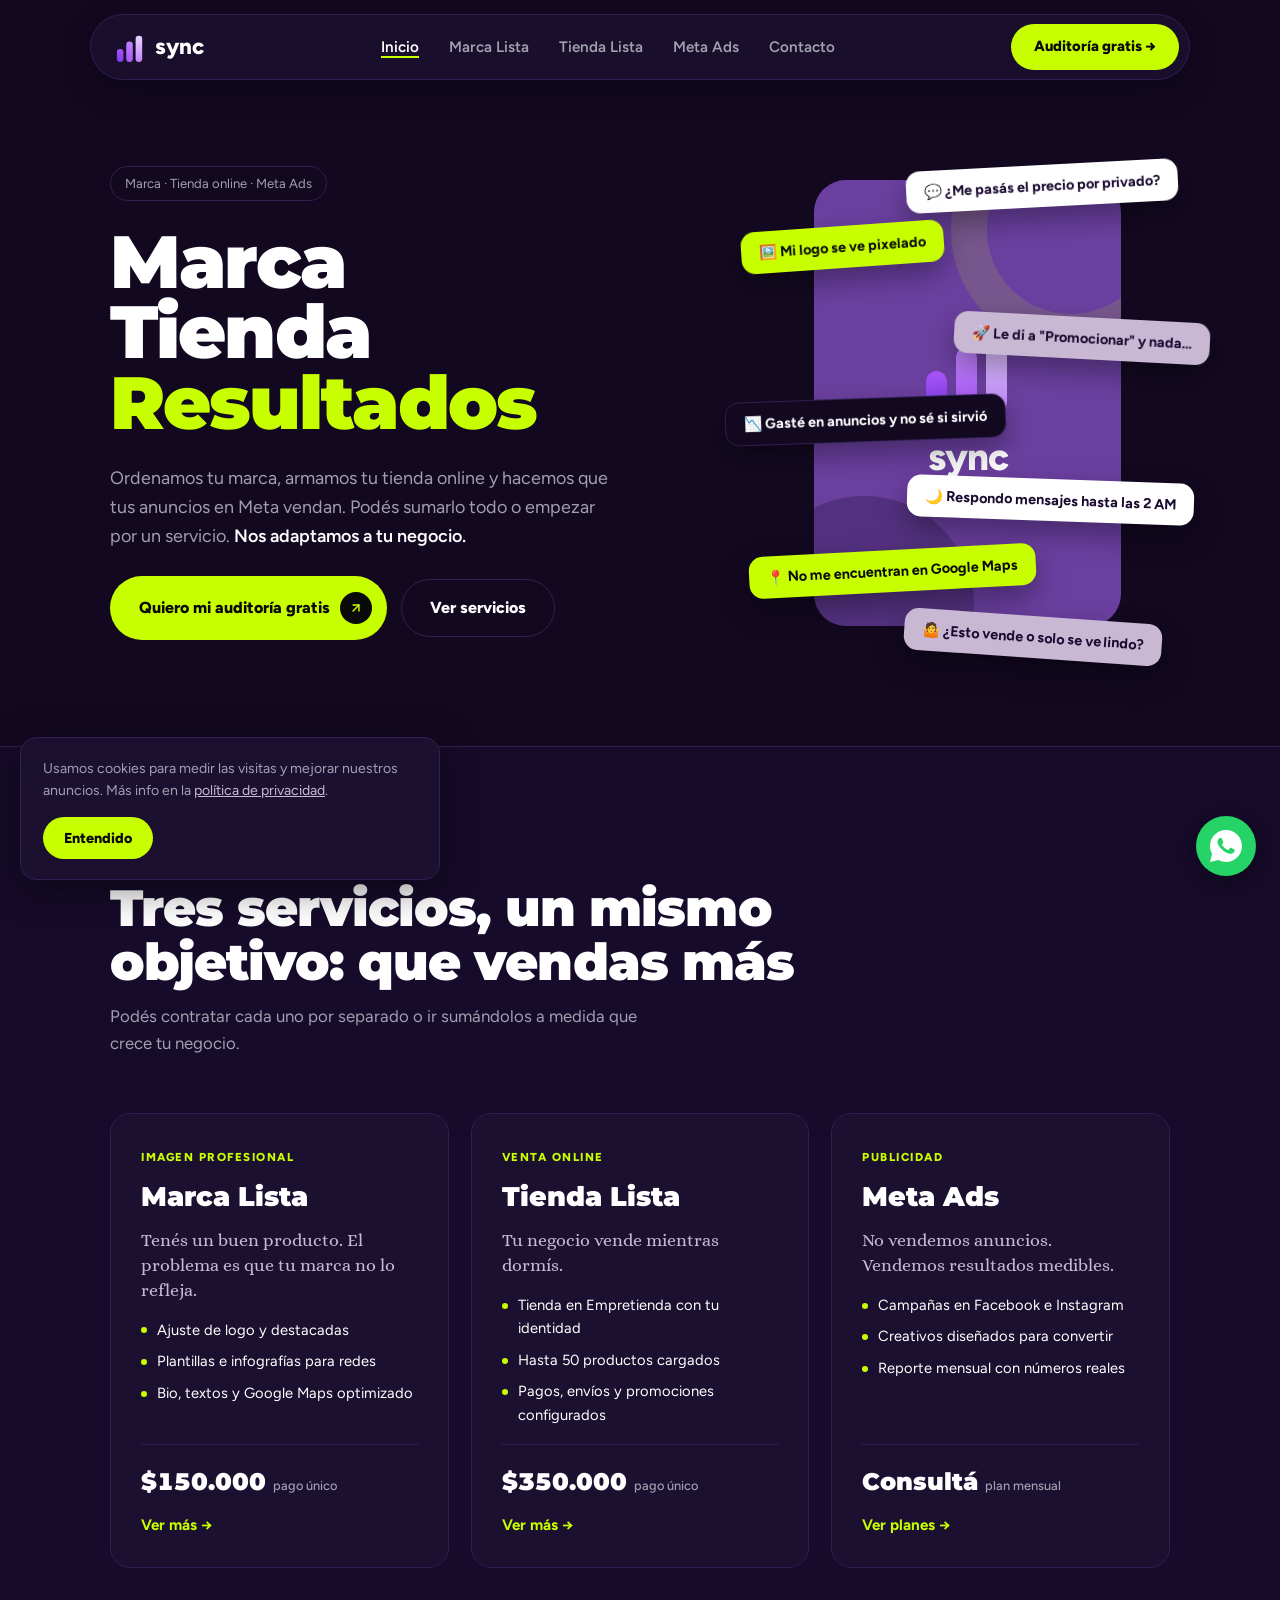
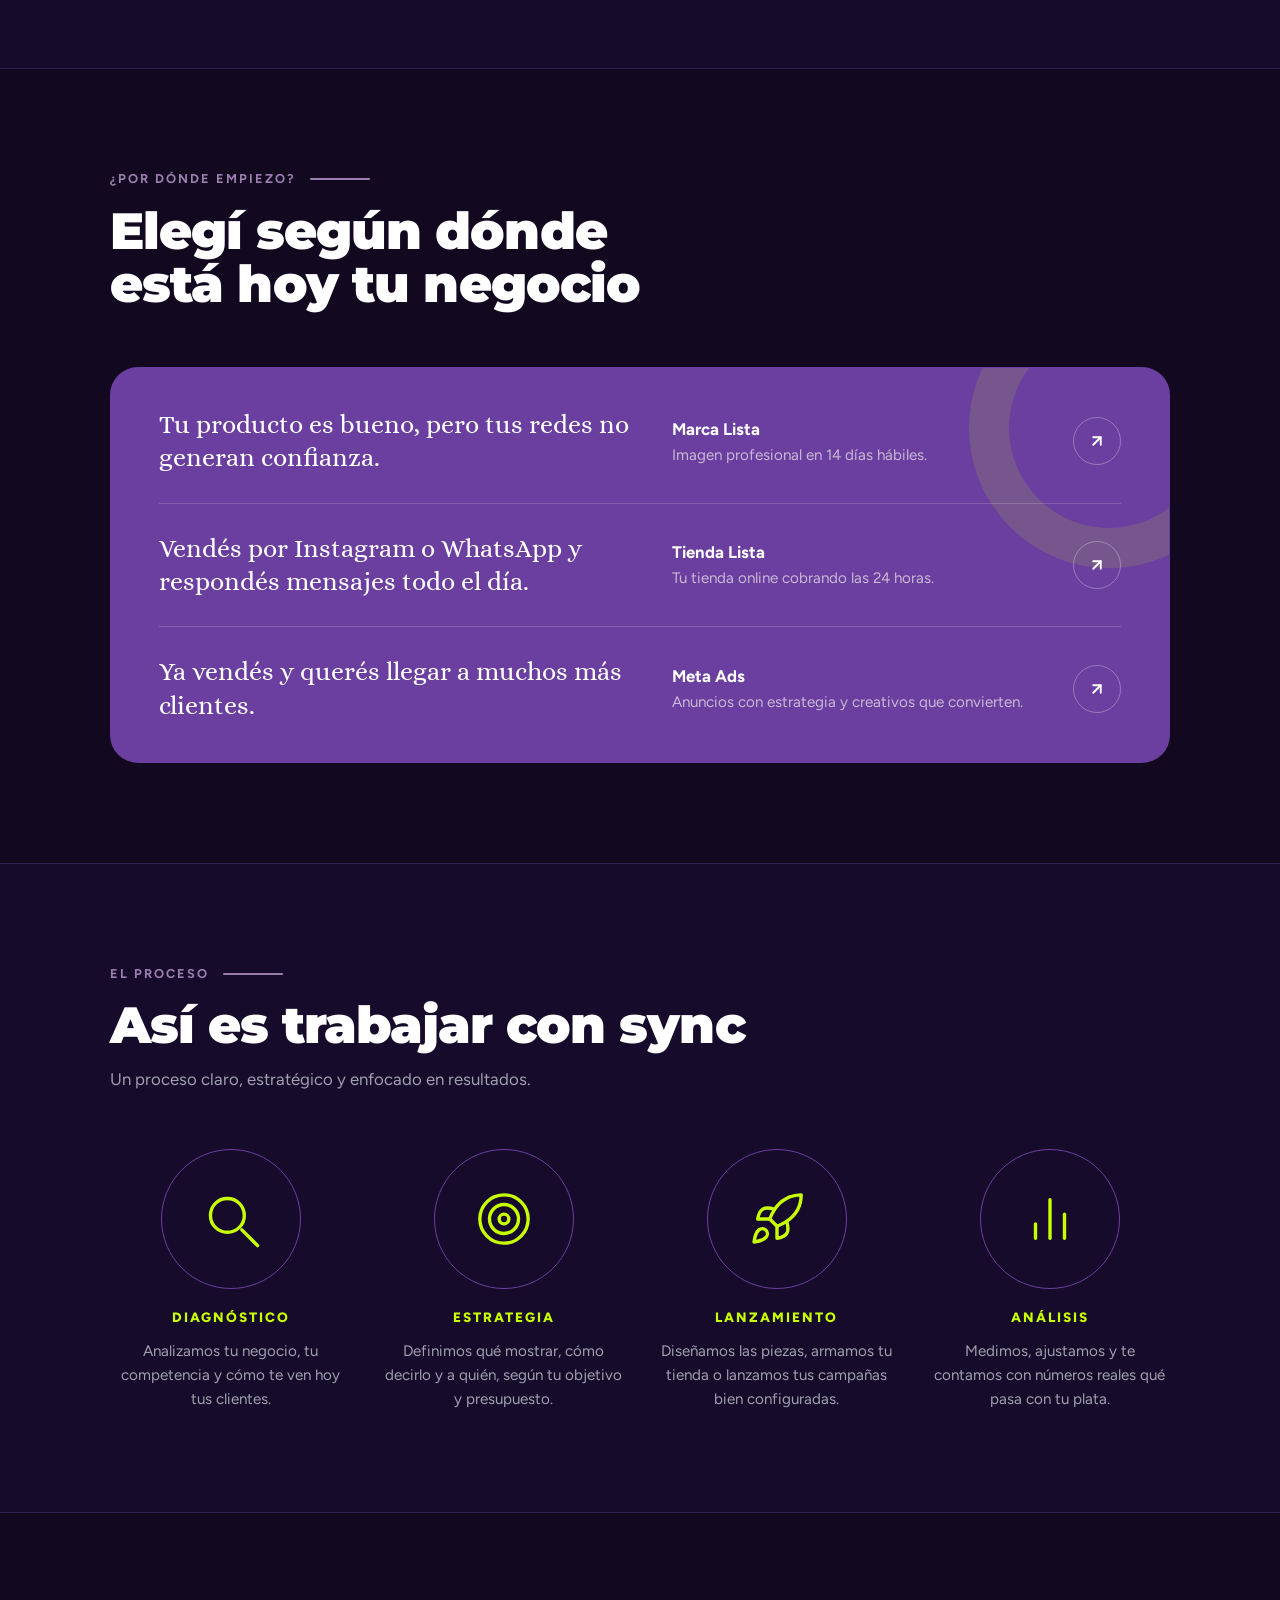
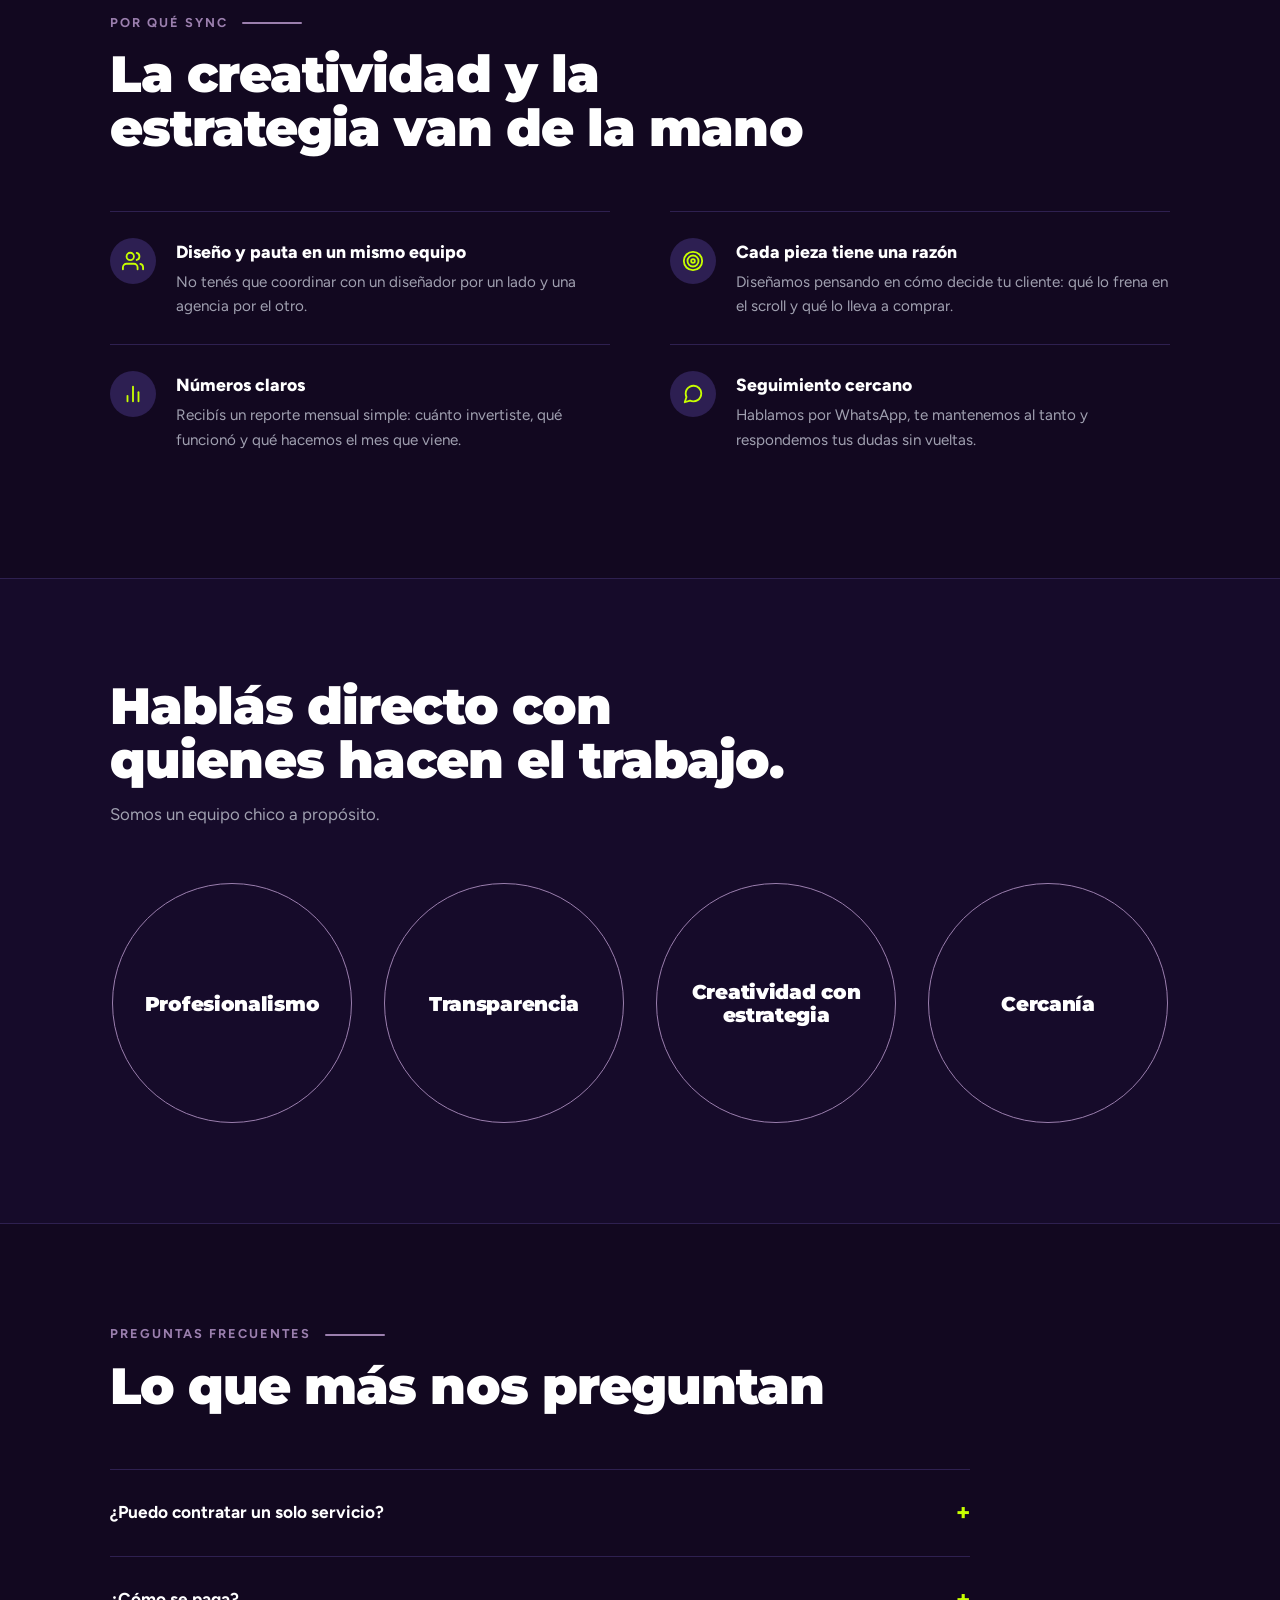
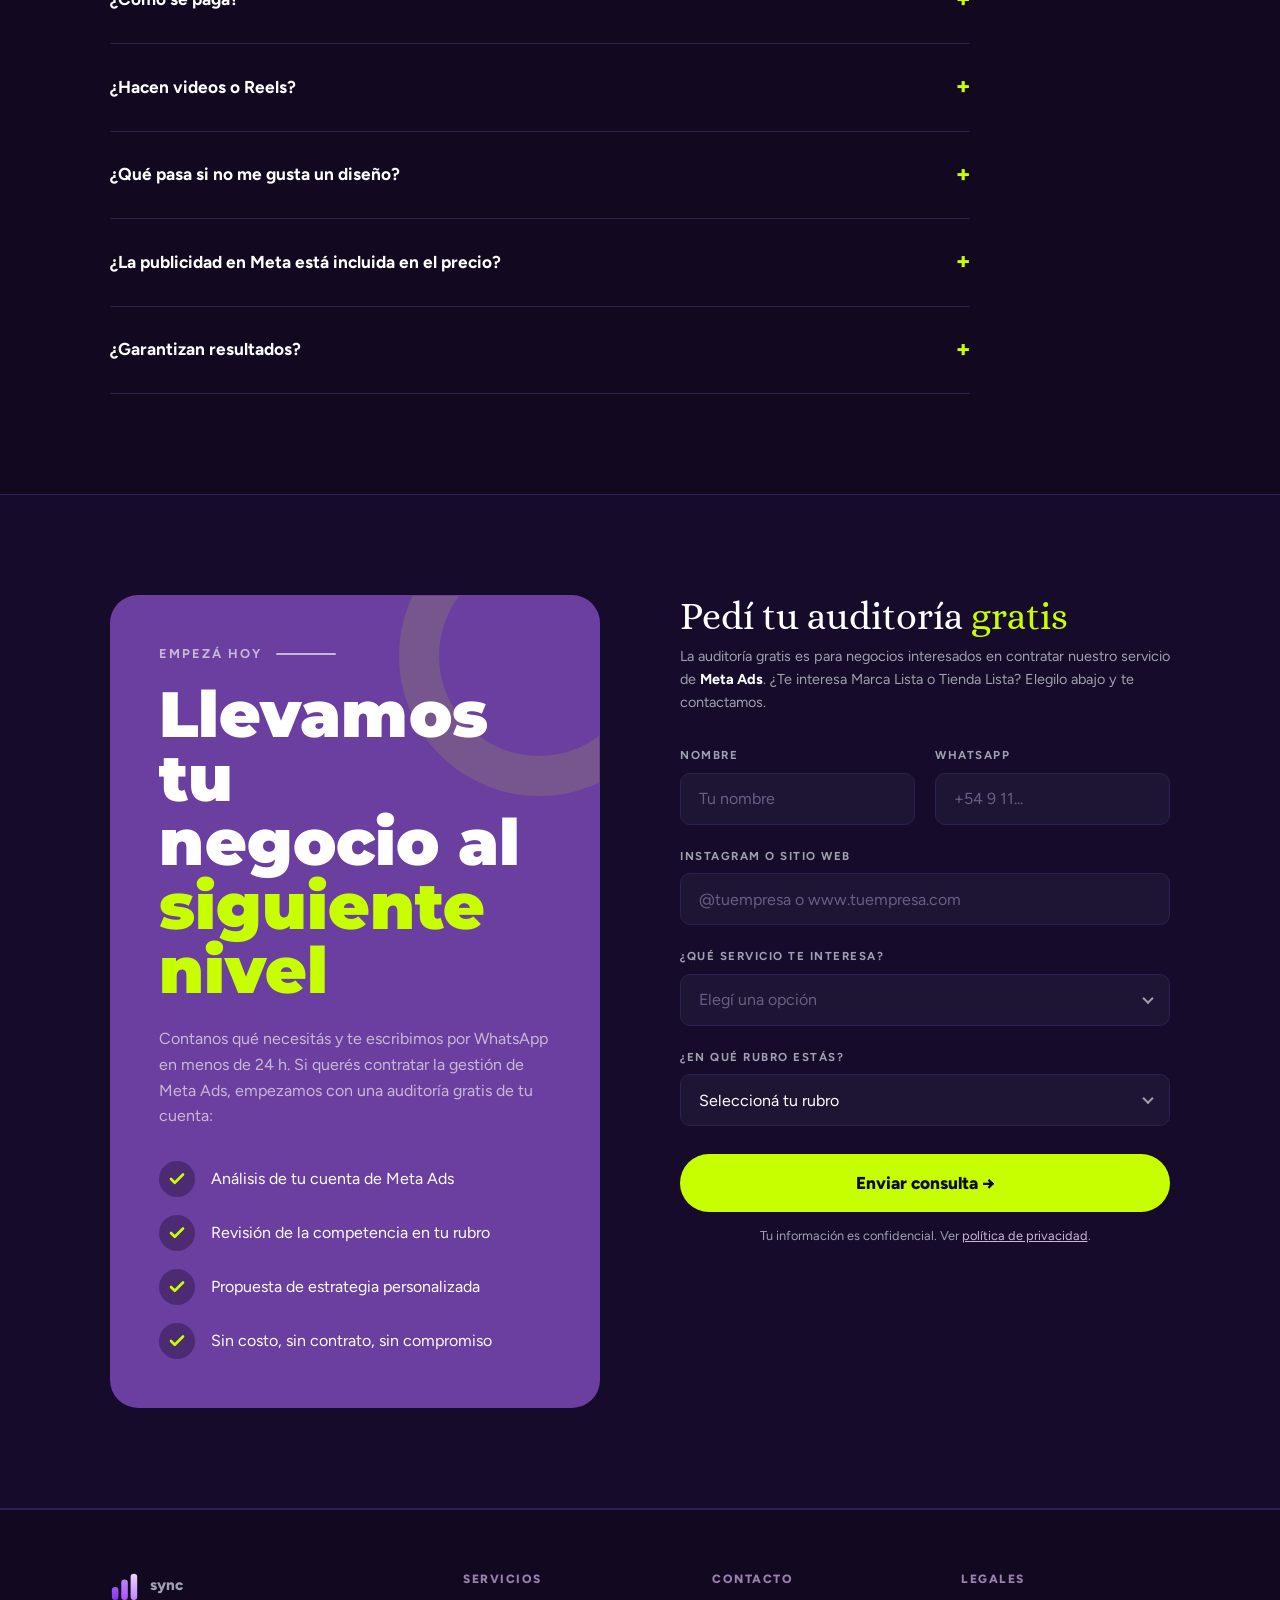
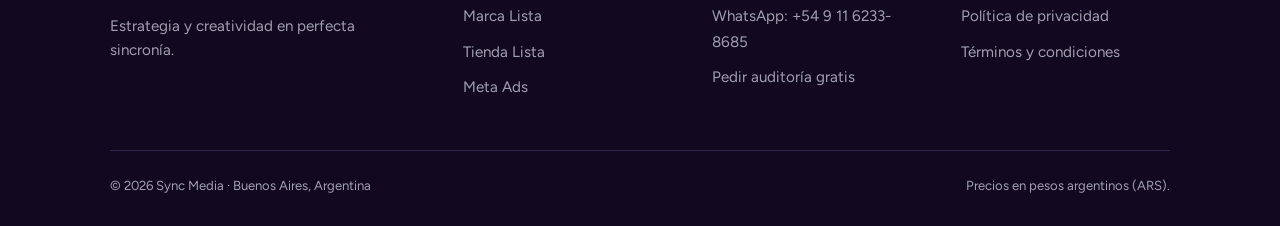
==== commit 847d5e45: "Actualizar páginas desde el panel" ====
--- a/index.html
+++ b/index.html
@@ -80,9 +80,9 @@
   <div class="hero-zone">
   <section class="wrap hero">
     <div class="hero-left">
-      <span class="hero-badge">Auditoría gratis · Sin contrato · Sin compromiso</span>
+      <span class="hero-badge">Marca · Tienda online · Meta Ads</span>
       <h1>Marca<br>Tienda<br><span class="lime">Resultados</span></h1>
-      <p class="hero-lead">Ordenamos la imagen de tu marca, armamos tu tienda online y hacemos que tus anuncios en Meta vendan. <strong>Todo con el mismo equipo.</strong></p>
+      <p class="hero-lead">Ordenamos tu marca, armamos tu tienda online y hacemos que tus anuncios en Meta vendan. Podés sumarlo todo o empezar por un servicio. <strong>Nos adaptamos a tu negocio.</strong></p>
       <div class="btn-row">
         <a href="#contacto" class="btn btn-primary">Quiero mi auditoría gratis <span class="arrow-circle"><svg viewBox="0 0 24 24" fill="none" stroke="currentColor" stroke-width="2.5" stroke-linecap="round" stroke-linejoin="round" aria-hidden="true"><line x1="7" y1="17" x2="17" y2="7"/><polyline points="7 7 17 7 17 17"/></svg></span></a>
         <a href="#servicios" class="btn btn-ghost">Ver servicios</a>
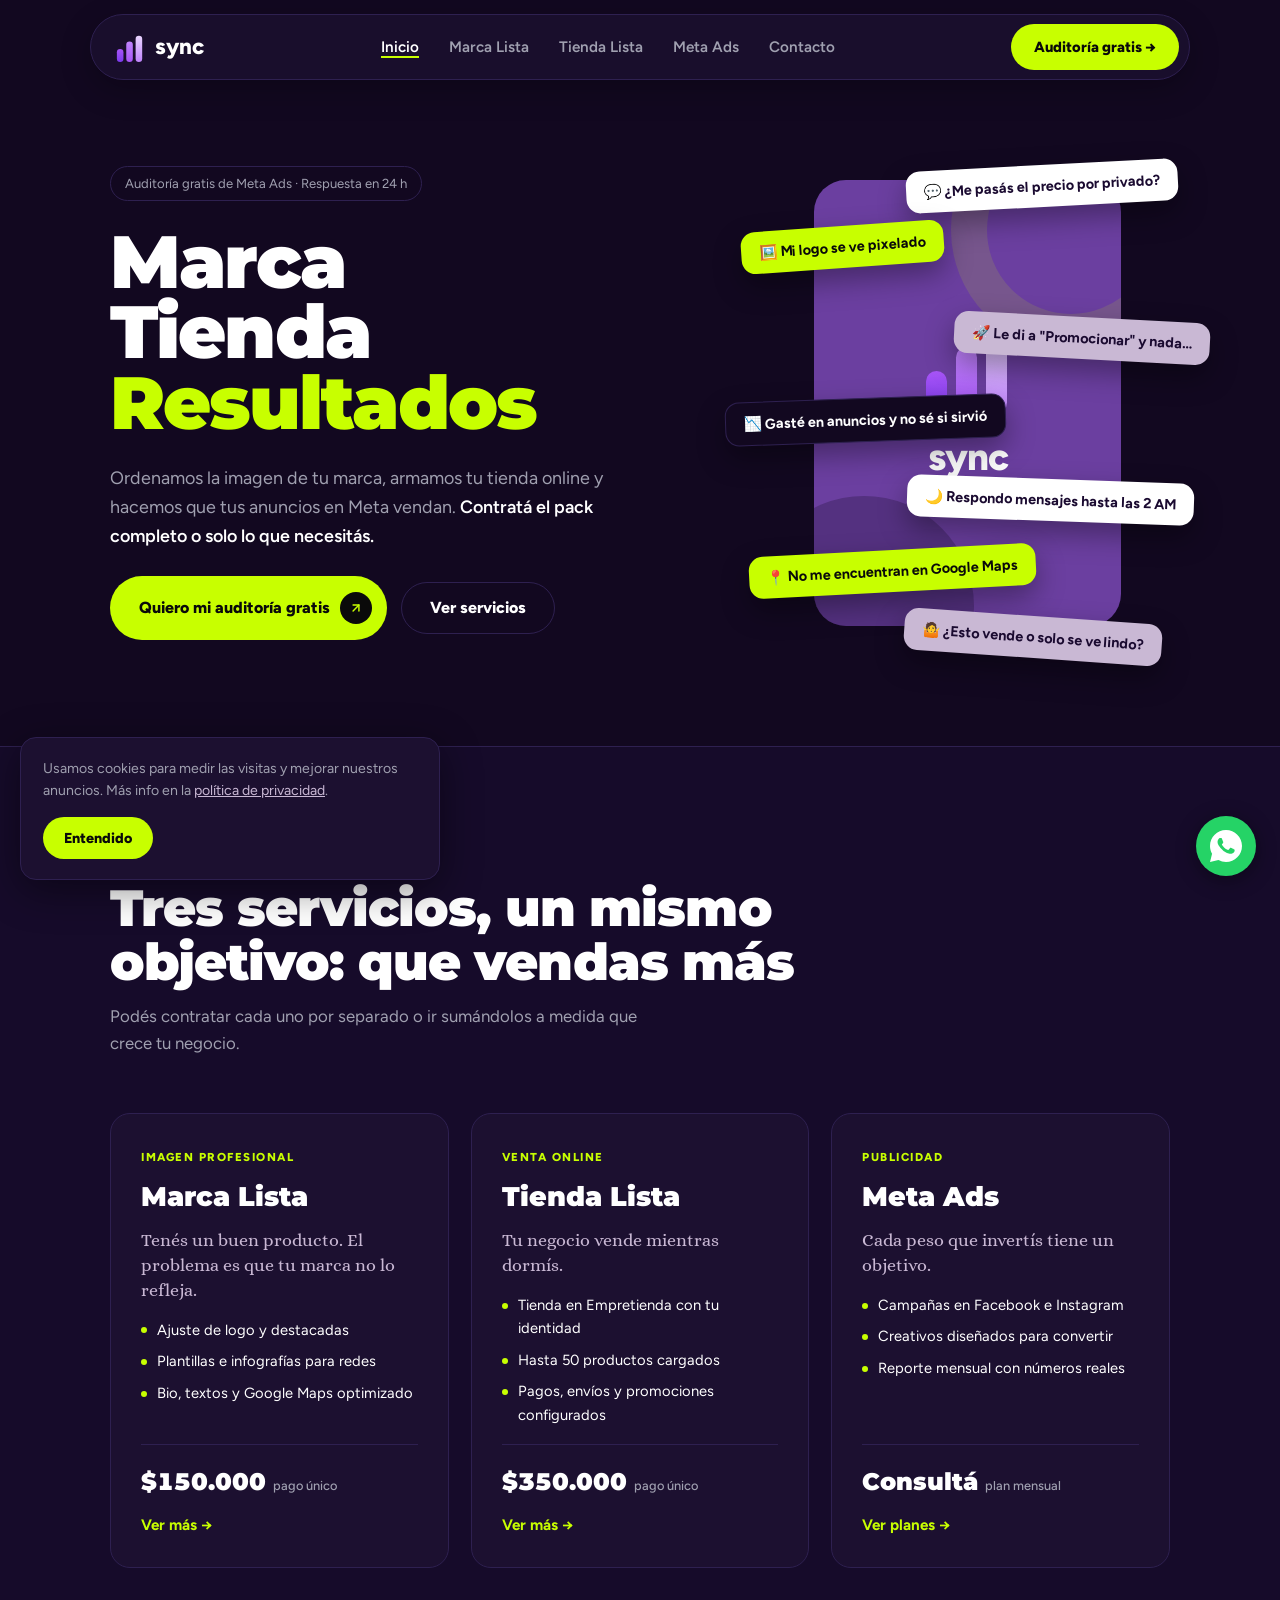
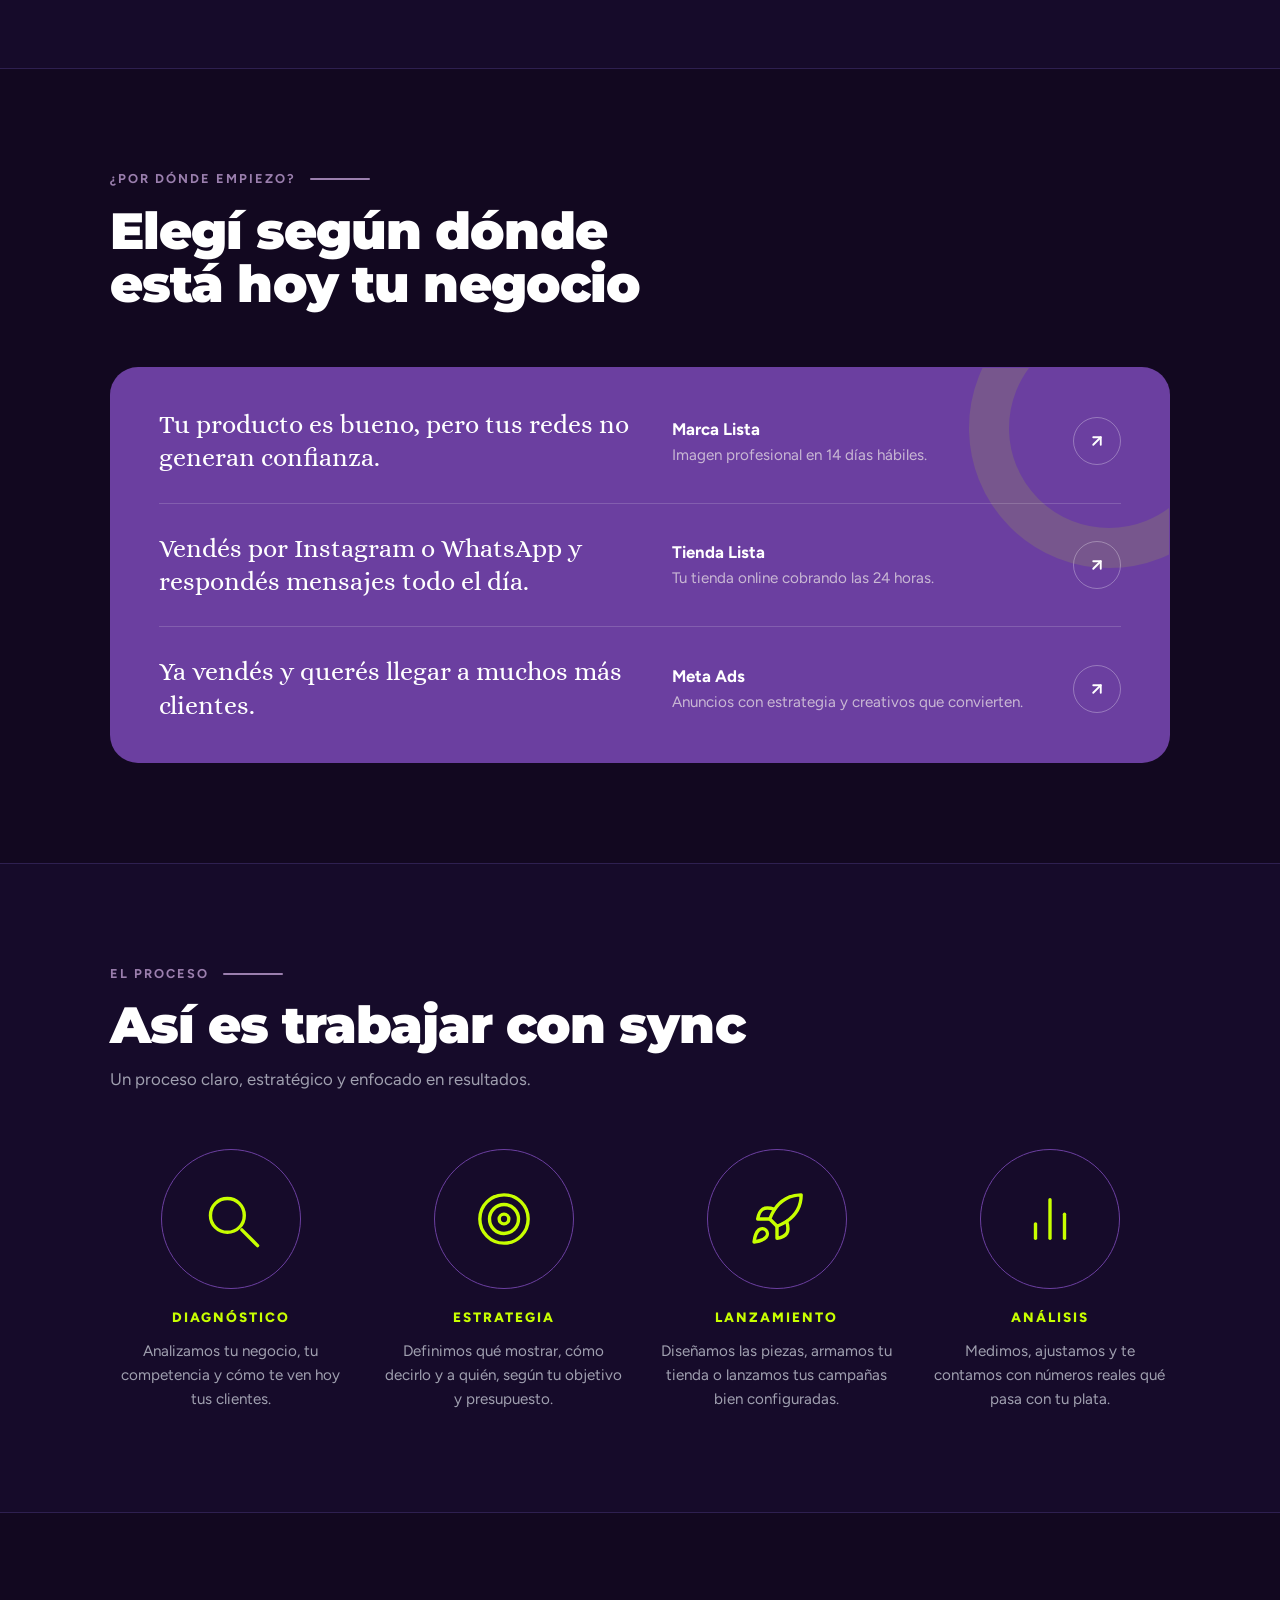
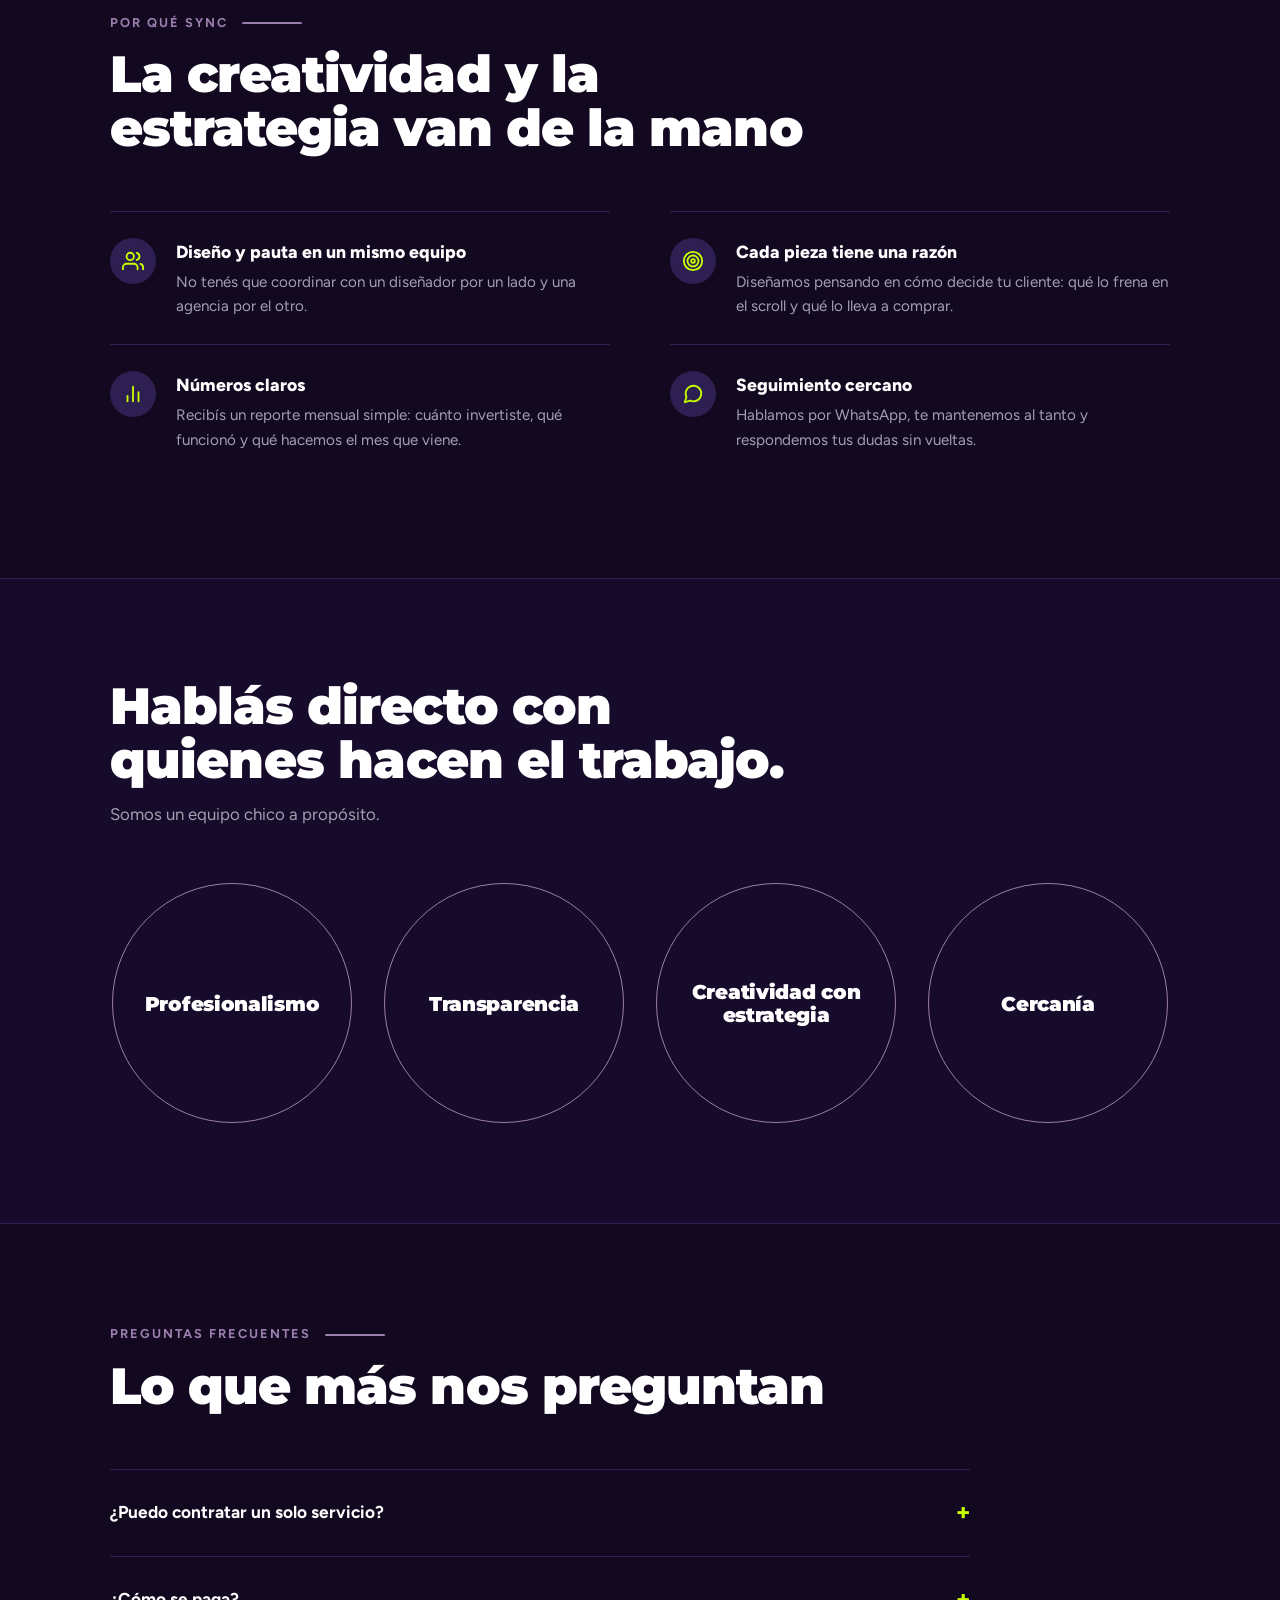
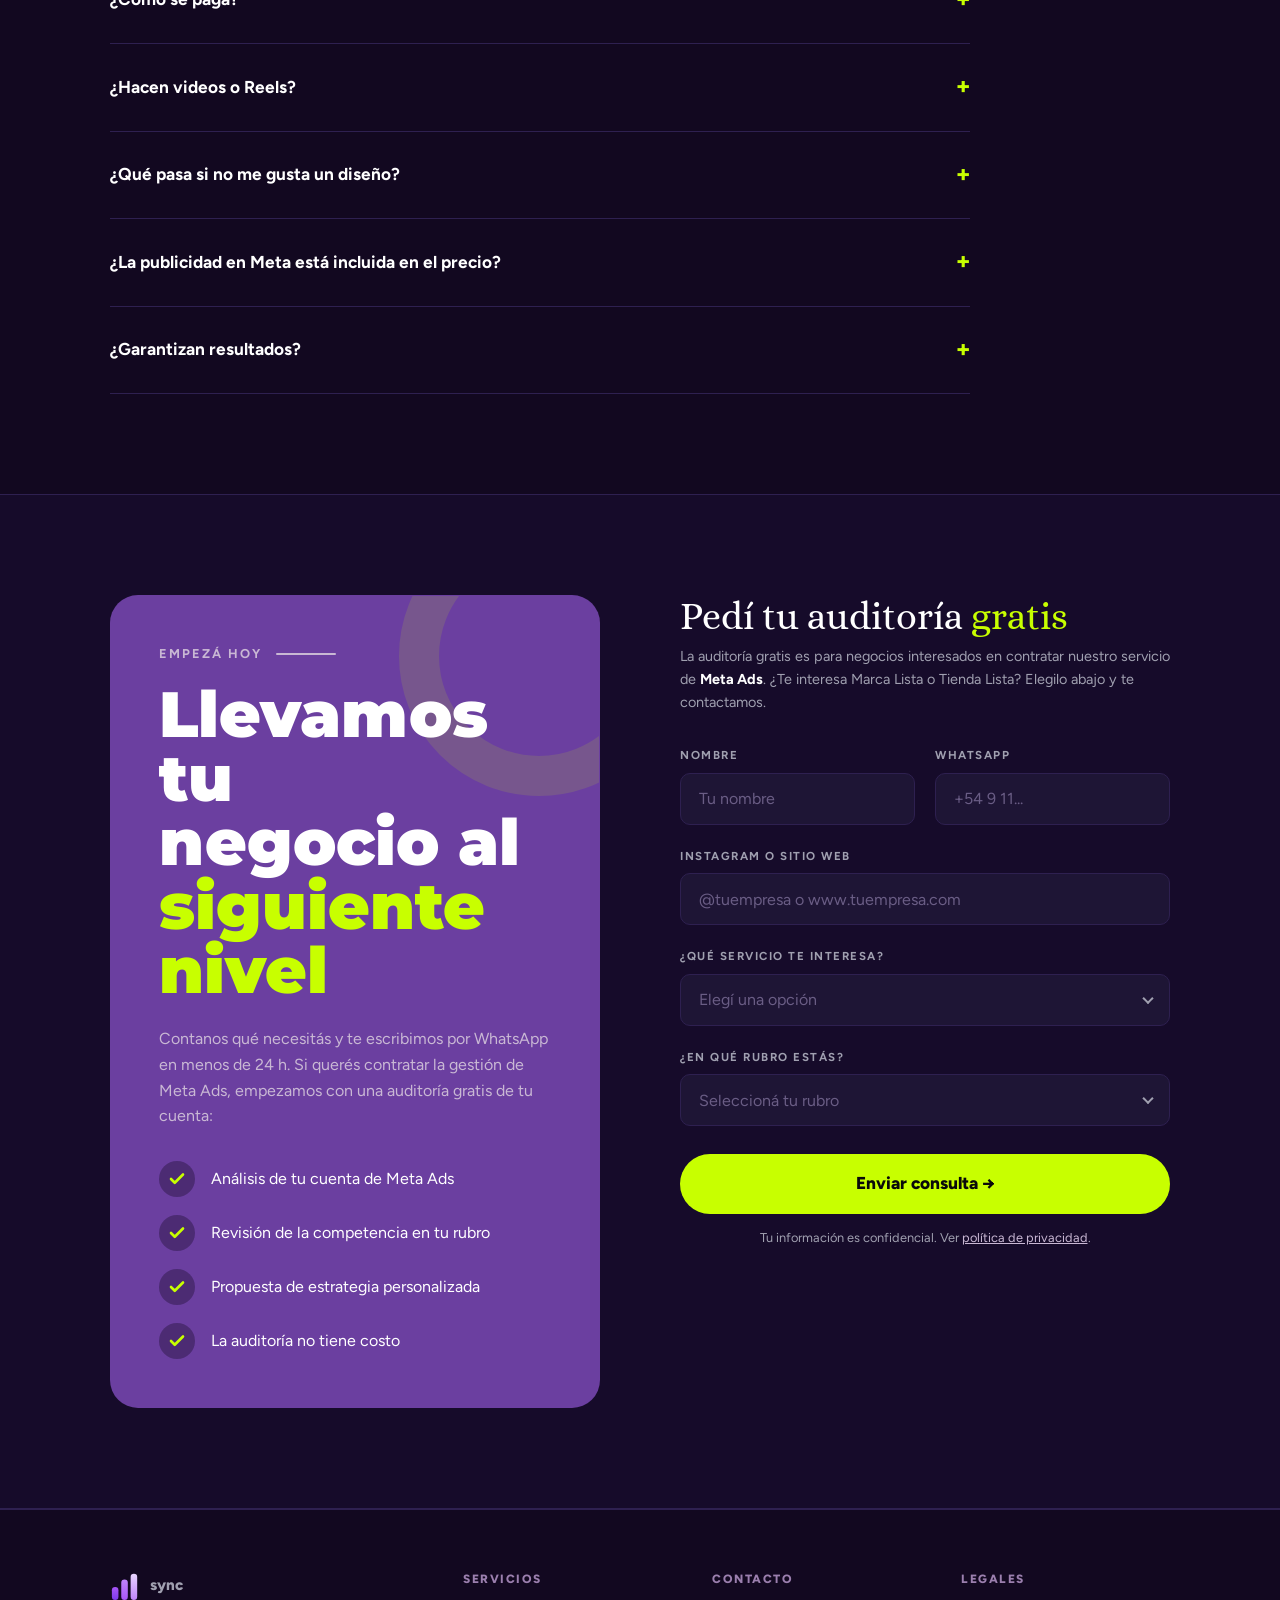
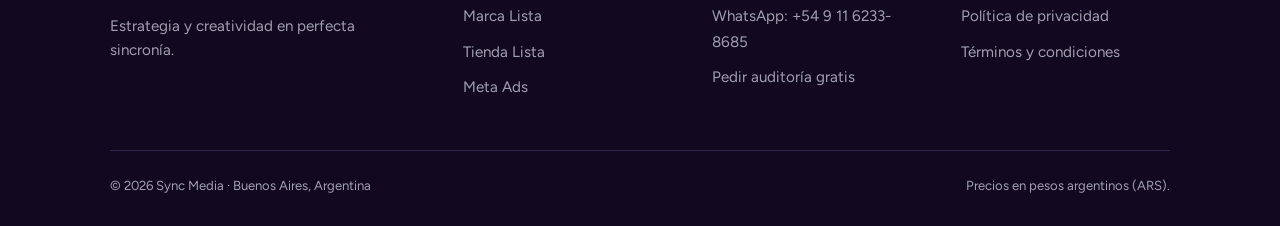
==== commit a50f2881: "Textos Meta Ads, checklist y mobile" ====
--- a/index.html
+++ b/index.html
@@ -72,7 +72,7 @@
   <a href="meta-ads.html">Meta Ads</a>
   <a href="index.html#contacto">Contacto</a>
   <a href="index.html#contacto" class="btn btn-primary">Quiero mi auditoría gratis →</a>
-  <p class="nav-mobile-badge">Sin costo · Sin contrato · Sin compromiso</p>
+  <p class="nav-mobile-badge">La auditoría de Meta Ads no tiene costo</p>
 </div>
 
 <main>
@@ -80,9 +80,9 @@
   <div class="hero-zone">
   <section class="wrap hero">
     <div class="hero-left">
-      <span class="hero-badge">Marca · Tienda online · Meta Ads</span>
+      <span class="hero-badge">Auditoría gratis de Meta Ads · Respuesta en 24 h</span>
       <h1>Marca<br>Tienda<br><span class="lime">Resultados</span></h1>
-      <p class="hero-lead">Ordenamos tu marca, armamos tu tienda online y hacemos que tus anuncios en Meta vendan. Podés sumarlo todo o empezar por un servicio. <strong>Nos adaptamos a tu negocio.</strong></p>
+      <p class="hero-lead">Ordenamos la imagen de tu marca, armamos tu tienda online y hacemos que tus anuncios en Meta vendan. <strong>Contratá el pack completo o solo lo que necesitás.</strong></p>
       <div class="btn-row">
         <a href="#contacto" class="btn btn-primary">Quiero mi auditoría gratis <span class="arrow-circle"><svg viewBox="0 0 24 24" fill="none" stroke="currentColor" stroke-width="2.5" stroke-linecap="round" stroke-linejoin="round" aria-hidden="true"><line x1="7" y1="17" x2="17" y2="7"/><polyline points="7 7 17 7 17 17"/></svg></span></a>
         <a href="#servicios" class="btn btn-ghost">Ver servicios</a>
@@ -153,7 +153,7 @@
         <article class="service-card glow-card">
           <span class="tag">Publicidad</span>
           <h3>Meta Ads</h3>
-          <p class="hook">No vendemos anuncios. Vendemos resultados medibles.</p>
+          <p class="hook">Cada peso que invertís tiene un objetivo.</p>
           <ul>
             <li>Campañas en Facebook e Instagram</li>
             <li>Creativos diseñados para convertir</li>
@@ -311,7 +311,7 @@
           <li><span class="check-icon"><svg viewBox="0 0 24 24" aria-hidden="true"><polyline points="20 6 9 17 4 12"/></svg></span> Análisis de tu cuenta de Meta Ads</li>
           <li><span class="check-icon"><svg viewBox="0 0 24 24" aria-hidden="true"><polyline points="20 6 9 17 4 12"/></svg></span> Revisión de la competencia en tu rubro</li>
           <li><span class="check-icon"><svg viewBox="0 0 24 24" aria-hidden="true"><polyline points="20 6 9 17 4 12"/></svg></span> Propuesta de estrategia personalizada</li>
-          <li><span class="check-icon"><svg viewBox="0 0 24 24" aria-hidden="true"><polyline points="20 6 9 17 4 12"/></svg></span> Sin costo, sin contrato, sin compromiso</li>
+          <li><span class="check-icon"><svg viewBox="0 0 24 24" aria-hidden="true"><polyline points="20 6 9 17 4 12"/></svg></span> La auditoría no tiene costo</li>
         </ul>
       </div>
 
@@ -356,7 +356,7 @@
         <div class="form-group" id="g-rubro">
           <label for="f-rubro">¿En qué rubro estás?</label>
           <div class="select-wrap">
-            <select id="f-rubro" name="rubro">
+            <select id="f-rubro" name="rubro" required>
               <option value="" selected hidden>Seleccioná tu rubro</option>
               <option>E-commerce / Tienda online</option>
               <option>Moda, belleza o cosmética</option>
@@ -374,7 +374,7 @@
         <div class="form-group" id="g-budget" hidden>
           <label for="f-budget">¿Cuánto invertís por mes en ads?</label>
           <div class="select-wrap">
-            <select id="f-budget" name="presupuesto">
+            <select id="f-budget" name="presupuesto" required>
               <option value="" selected hidden>Presupuesto mensual aprox.</option>
               <option>Aún no invierto en ads</option>
               <option>Menos de USD 200/mes</option>
--- a/assets/css/styles.css
+++ b/assets/css/styles.css
@@ -101,6 +101,8 @@
   text-decoration: none;
   transition: opacity .2s, transform .2s, background .2s, border-color .2s;
   min-height: 52px;
+  text-align: center;
+  line-height: 1.25;
 }
 .btn:hover { transform: translateY(-1px); }
 .btn-primary { background: var(--lime); color: var(--ink); }
@@ -825,9 +827,6 @@
 .plan .consult { transition: color .35s ease; }
 .plan:hover .consult { color: var(--lime); }
 
-/* Tarjetas de "qué incluye": realce suave */
-.include-card { transition: border-color .3s ease, transform .3s ease; }
-.include-card:hover { border-color: var(--purple-mid); transform: translateY(-3px); }
 
 /* ── Botones: se "hunden" al hacer click ── */
 .btn {
@@ -900,7 +899,7 @@
 .alias-value { flex: 1; min-width: 0; overflow-wrap: anywhere; font-family: ui-monospace, 'SFMono-Regular', Consolas, monospace; font-size: .95rem; color: var(--white); }
 .alias-copy {
   flex-shrink: 0;
-  min-height: 38px; padding: 6px 14px;
+  min-height: 44px; padding: 8px 16px;
   border-radius: 999px; border: 1px solid rgba(255,255,255,.35);
   background: transparent; color: var(--white);
   font: inherit; font-weight: 700; font-size: .85rem; cursor: pointer;
@@ -1031,6 +1030,121 @@
   .glow-card::before, .hero-zone::before { display: none; }
 }
 
+/* =========================================================
+   v4: efecto violeta en "Qué incluye", checklist, acordeón
+   ========================================================= */
+
+/* Tarjetas "Qué incluye": mismo efecto que las tarjetas de servicios */
+.include-card {
+  transition: background .35s ease, border-color .35s ease, transform .35s ease, box-shadow .35s ease;
+}
+.include-card:hover {
+  background: var(--purple);
+  border-color: var(--purple);
+  transform: translateY(-6px);
+  box-shadow: 0 24px 50px rgba(107, 63, 160, .35);
+}
+.include-card:hover .sub { color: var(--white); }
+.include-card:hover li { color: var(--purple-light); }
+
+/* Caja de auditoría (Meta Ads) */
+.audit-list { list-style: none; display: flex; flex-direction: column; border-top: 1px solid rgba(255,255,255,.16); }
+.audit-list li {
+  display: flex; gap: 12px; align-items: flex-start;
+  padding: 12px 0; border-bottom: 1px solid rgba(255,255,255,.16);
+  font-size: .95rem; font-weight: 600;
+}
+.audit-list li::before {
+  content: ''; flex-shrink: 0; width: 18px; height: 18px; margin-top: 2px;
+  background: no-repeat center/contain url("data:image/svg+xml,%3Csvg xmlns='http://www.w3.org/2000/svg' viewBox='0 0 24 24' fill='none' stroke='%23c8ff00' stroke-width='3' stroke-linecap='round' stroke-linejoin='round'%3E%3Cpolyline points='20 6 9 17 4 12'/%3E%3C/svg%3E");
+}
+.audit-note { font-size: .92rem; }
+
+/* Checklist interactiva */
+.ck { display: flex; flex-direction: column; gap: 18px; }
+.ck-head { display: flex; flex-direction: column; gap: 8px; }
+.ck-head .list-title { margin-bottom: 0; }
+.ck-sub { color: var(--gray); font-size: .95rem; }
+.ck-progress { height: 8px; border-radius: 999px; background: var(--border); overflow: hidden; margin-top: 6px; }
+.ck-bar { display: block; height: 100%; width: 0; background: var(--lime); border-radius: inherit; transition: width .4s cubic-bezier(.2,.8,.2,1); }
+.ck-count { font-size: .85rem; color: var(--gray); font-variant-numeric: tabular-nums; }
+.ck-count span { color: var(--lime); font-weight: 800; }
+.ck-list { list-style: none; display: flex; flex-direction: column; gap: 8px; }
+.ck-item {
+  display: flex; gap: 14px; align-items: flex-start;
+  padding: 14px 16px;
+  border: 1px solid var(--border);
+  border-radius: 14px;
+  background: var(--card-bg);
+  cursor: pointer;
+  transition: border-color .25s ease, background .25s ease, transform .15s ease;
+}
+.ck-item:hover { border-color: var(--purple-mid); }
+.ck-item:active { transform: scale(.98); }
+.ck-item input { position: absolute; opacity: 0; width: 1px; height: 1px; }
+.ck-box {
+  flex-shrink: 0; width: 24px; height: 24px; margin-top: 1px;
+  border-radius: 7px; border: 2px solid var(--purple-mid);
+  display: flex; align-items: center; justify-content: center;
+  transition: background .2s ease, border-color .2s ease;
+}
+.ck-box::after {
+  content: ''; width: 12px; height: 7px; margin-top: -3px;
+  border-left: 3px solid var(--ink); border-bottom: 3px solid var(--ink);
+  transform: rotate(-45deg) scale(0);
+  transition: transform .2s cubic-bezier(.2,.9,.3,1.4);
+}
+.ck-text { display: flex; flex-direction: column; gap: 2px; min-width: 0; }
+.ck-text strong { font-weight: 700; }
+.ck-text span { color: var(--gray); font-size: .9rem; }
+.ck-item input:checked ~ .ck-box { background: var(--lime); border-color: var(--lime); }
+.ck-item input:checked ~ .ck-box::after { transform: rotate(-45deg) scale(1); }
+.ck-item input:checked ~ .ck-text strong { color: var(--lime); }
+.ck-item:has(input:checked) { border-color: rgba(200, 255, 0, .45); }
+.ck-item input:focus-visible ~ .ck-box { outline: 2px solid var(--lime); outline-offset: 3px; }
+.ck-done {
+  display: flex; flex-direction: column; gap: 12px; align-items: flex-start;
+  padding: 20px; border-radius: 16px; background: var(--purple);
+  animation: popIn .4s ease;
+}
+.ck-done p { font-weight: 800; font-size: 1.1rem; }
+
+/* Acordeón "Qué no incluye" */
+.noinc { border: 1px solid var(--border); border-radius: 18px; background: var(--card-bg); overflow: hidden; }
+.noinc summary {
+  list-style: none; cursor: pointer;
+  display: grid; grid-template-columns: 1fr auto; align-items: center; gap: 4px 16px;
+  padding: 20px 22px;
+  min-height: 64px;
+}
+.noinc summary::-webkit-details-marker { display: none; }
+.noinc summary::after {
+  content: '+'; grid-column: 2; grid-row: 1 / span 2;
+  width: 36px; height: 36px; border-radius: 50%;
+  border: 1px solid var(--border);
+  display: flex; align-items: center; justify-content: center;
+  font-family: var(--font-display); font-size: 1.3rem; color: var(--lime);
+  transition: transform .25s ease, background .25s ease;
+}
+.noinc[open] summary::after { transform: rotate(45deg); background: rgba(200,255,0,.08); }
+.noinc summary:hover::after { border-color: var(--purple-mid); }
+.noinc-title { font-size: 1.25rem; font-weight: 800; }
+.noinc-count { color: var(--gray); font-size: .9rem; }
+.noinc-list { list-style: none; padding: 0 22px 10px; }
+.noinc-list li {
+  display: flex; flex-direction: column; gap: 2px;
+  padding: 14px 0 14px 22px; border-top: 1px solid var(--border);
+  position: relative;
+}
+.noinc-list li::before {
+  content: ''; position: absolute; left: 2px; top: 23px;
+  width: 9px; height: 2px; background: var(--purple-mid);
+}
+.noinc-list strong { font-weight: 700; }
+.noinc-list span { color: var(--gray); font-size: .92rem; }
+.noinc[open] .noinc-list { animation: fadeDown .3s ease; }
+@keyframes fadeDown { from { opacity: 0; transform: translateY(-6px); } to { opacity: 1; transform: none; } }
+
 /* ── Responsive ── */
 @media (max-width: 1000px) {
   :root { --gutter: 32px; }
@@ -1046,9 +1160,11 @@
   .footer-grid { grid-template-columns: 1fr 1fr; }
   .cta-band { grid-template-columns: 1fr; padding: 44px 36px; }
   .contact { gap: 48px; }
-  .sticky-cta-bar { display: block; }
-  .whatsapp-fab { bottom: calc(96px + env(safe-area-inset-bottom, 0px)); }
-  .cookie-banner { bottom: calc(96px + env(safe-area-inset-bottom, 0px)); right: calc(20px + env(safe-area-inset-right, 0px)); max-width: none; }
+  .sticky-cta-bar { display: block; opacity: 0; transform: translateY(100%); pointer-events: none; transition: opacity .3s ease, transform .3s ease; }
+  .sticky-cta-bar.show { opacity: 1; transform: none; pointer-events: auto; }
+  .whatsapp-fab { transition: bottom .3s ease, transform .2s; }
+  .sticky-on .whatsapp-fab { bottom: calc(96px + env(safe-area-inset-bottom, 0px)); }
+  .cookie-banner { bottom: calc(20px + env(safe-area-inset-bottom, 0px)); right: calc(20px + env(safe-area-inset-right, 0px)); max-width: none; }
   .footer { padding-bottom: 110px; }
   .ty-cards { grid-template-columns: 1fr; }
 }
@@ -1062,14 +1178,8 @@
   .hero { padding-top: 100px; padding-bottom: 60px; }
   .hero h1 { font-size: clamp(2.6rem, 13vw, 3.4rem); letter-spacing: -1.5px; }
 
-  /* En celular: 4 cartelitos chicos, sin el bloque del logo */
-  .hero-visual {
-    aspect-ratio: auto; max-width: none; padding: 0;
-    display: flex; flex-wrap: wrap; gap: 10px; justify-self: stretch;
-  }
-  .hero-visual-core { display: none; }
-  .htag { position: static; font-size: .82rem; padding: 9px 13px; border-radius: 12px; white-space: normal; box-shadow: none; }
-  .htag:nth-of-type(n+5) { display: none; }
+  /* En celular no se muestran las cápsulas */
+  .hero-visual { display: none; }
   .hero .btn-row .btn, .page-hero .btn-row .btn { width: 100%; }
   .page-hero { padding-top: 110px; padding-bottom: 50px; }
   .proceso-grid { grid-template-columns: 1fr; gap: 0; }
@@ -1090,6 +1200,11 @@
   .cta-band .btn-row .btn { width: 100%; }
   .footer-grid { grid-template-columns: 1fr; }
   .path-block { padding: 4px 22px; border-radius: 22px; }
+  .pay-opt-body { grid-template-columns: auto 1fr; grid-template-areas: "dot name" "dot price" "dot small"; }
+  .pay-opt-price { font-size: 1.15rem; margin-top: 2px; }
+  .alias { flex-wrap: wrap; }
+  .service-card .tag, .form-group label, .chips-group legend, .plan .ribbon, .section-label { font-size: .75rem; }
+  .vphrase { font-size: .75rem; }
   .contact-left.violet { padding: 32px 22px; border-radius: 22px; }
   .whatsapp-fab { right: calc(16px + env(safe-area-inset-right, 0px)); width: 54px; height: 54px; }
   .whatsapp-fab svg { width: 54px; height: 54px; }
